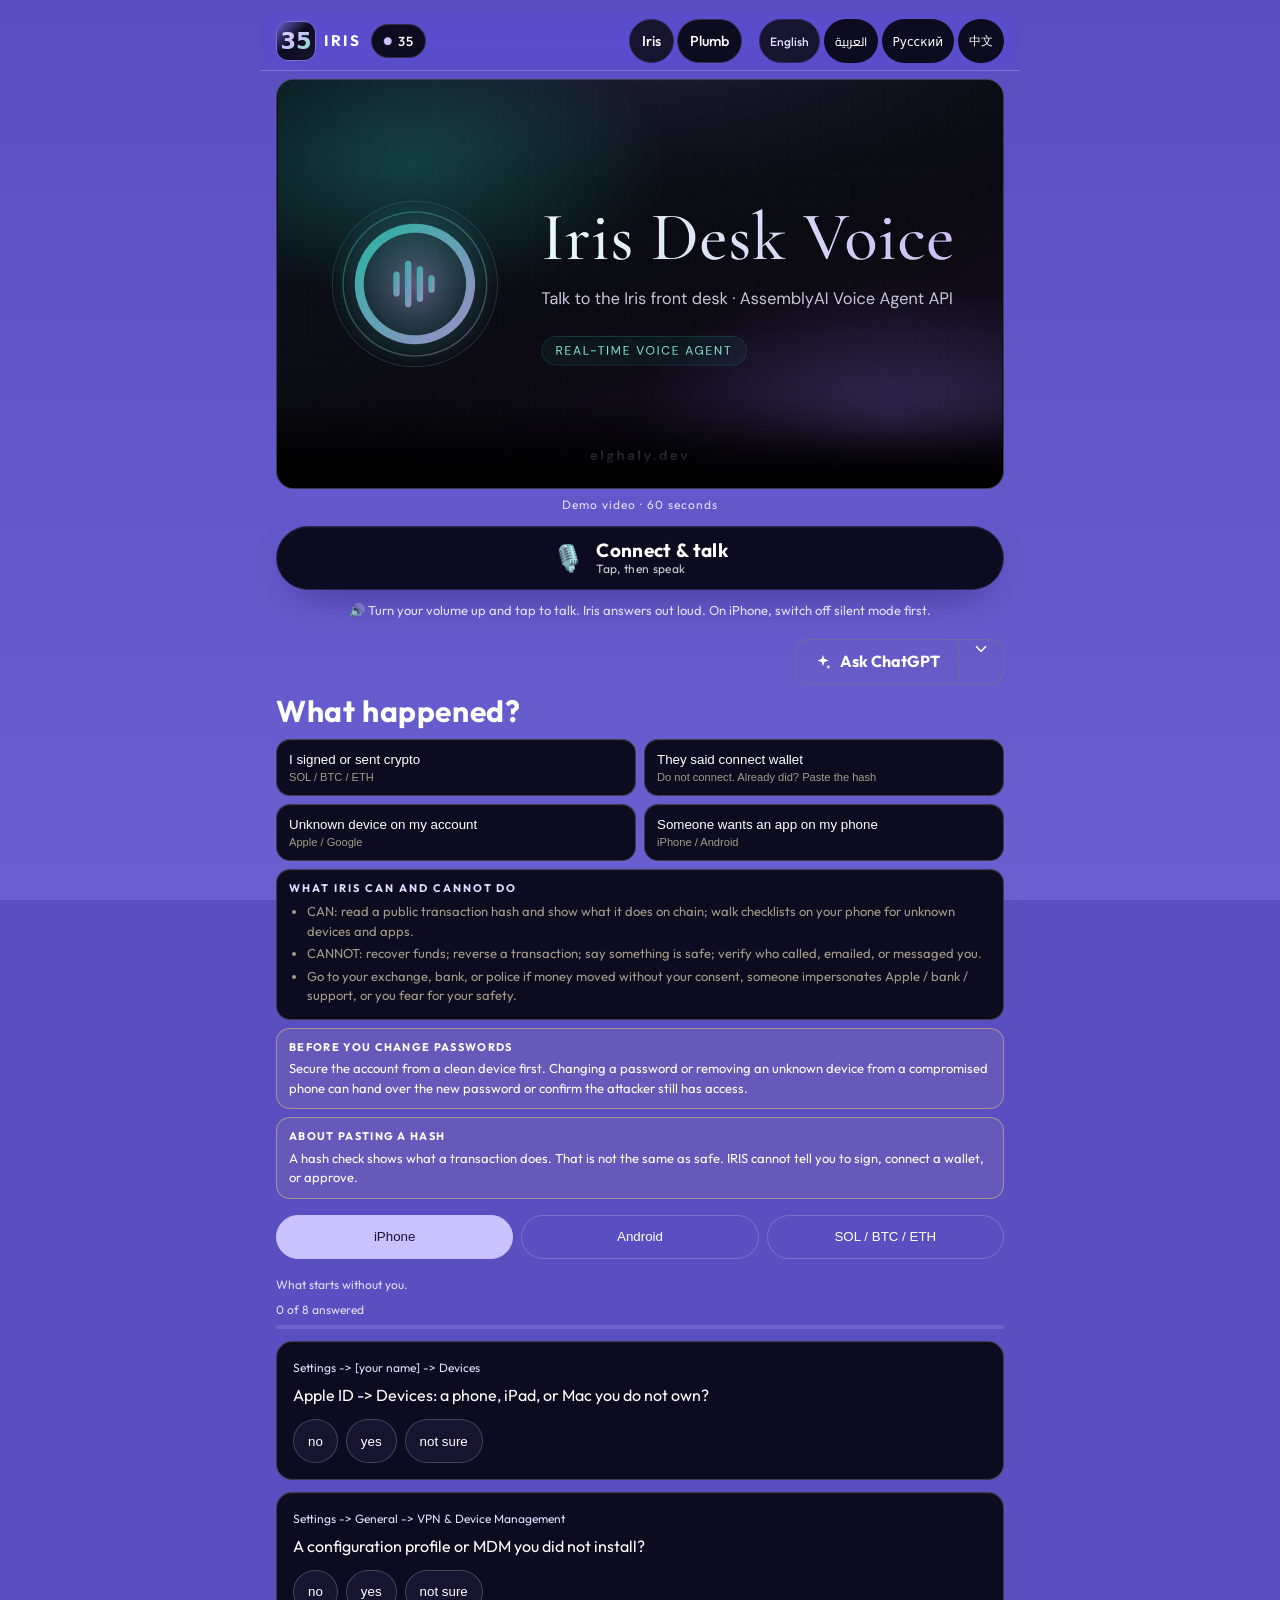
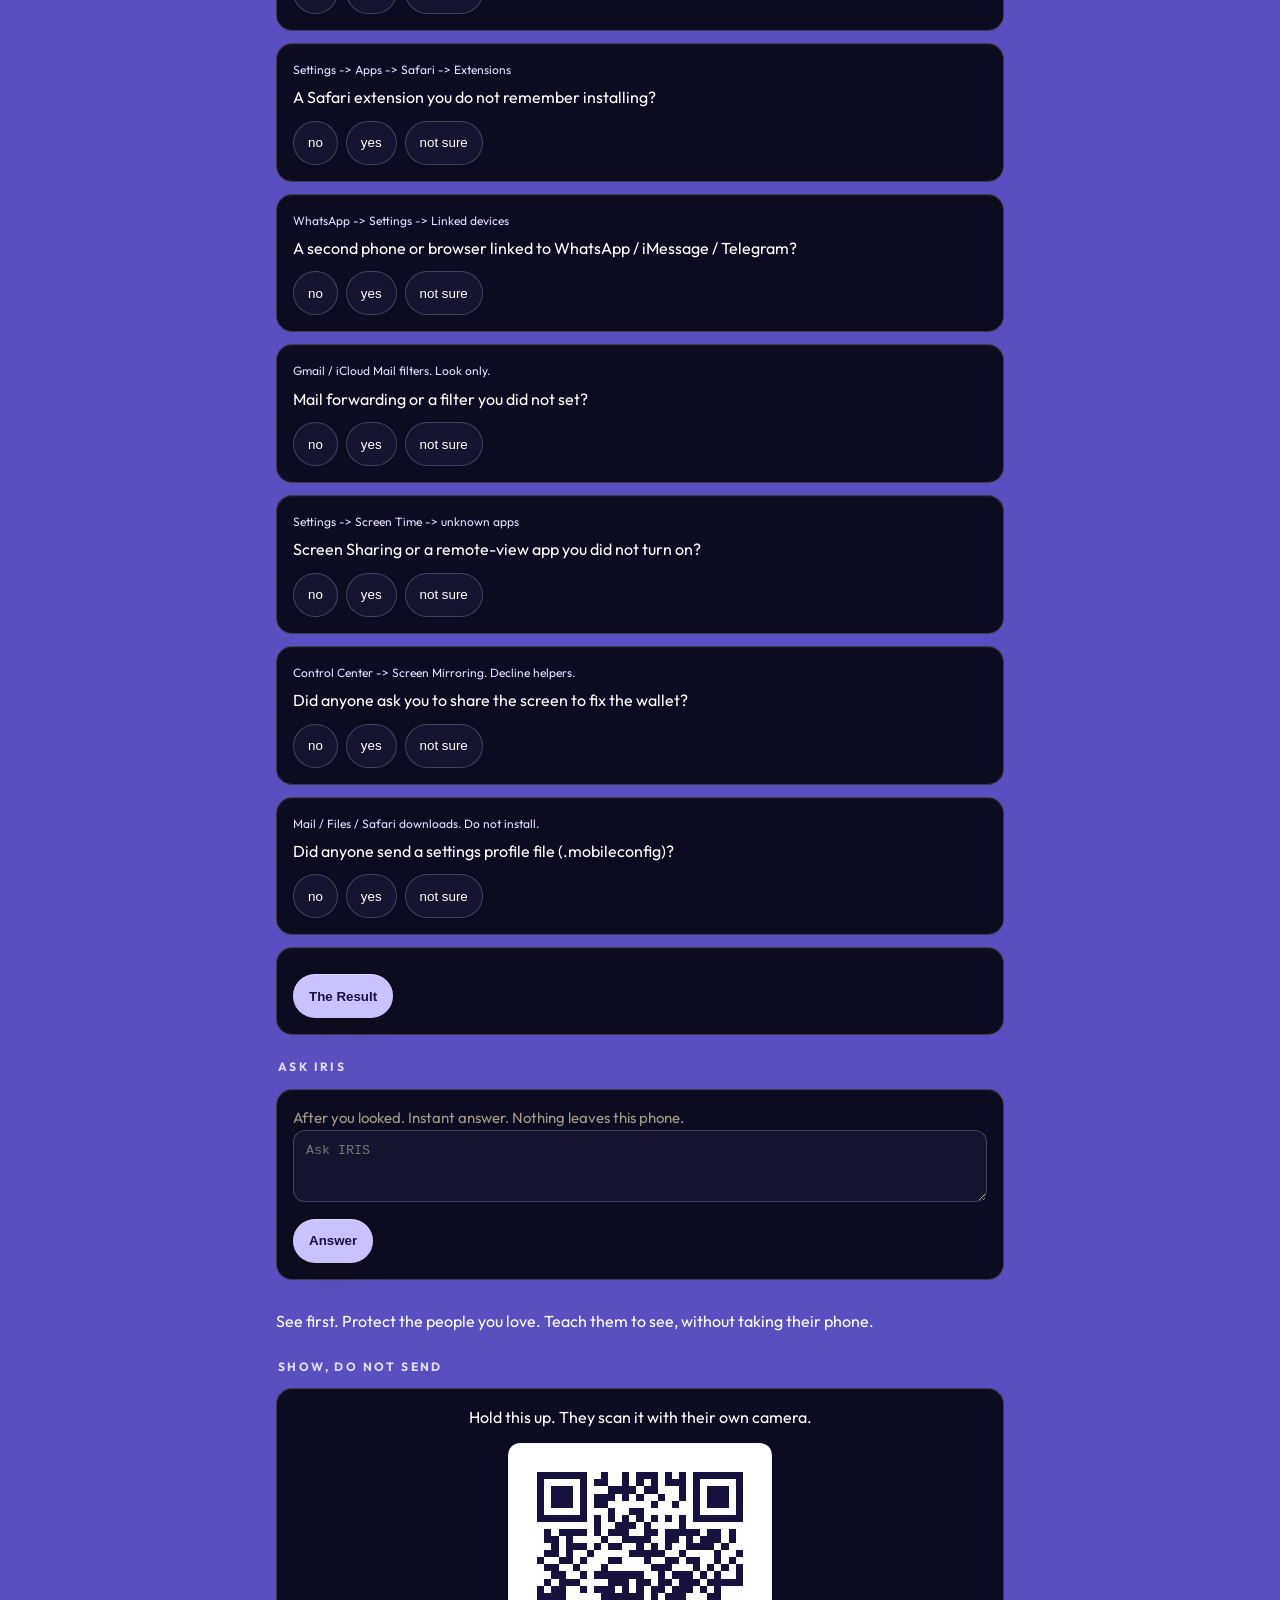
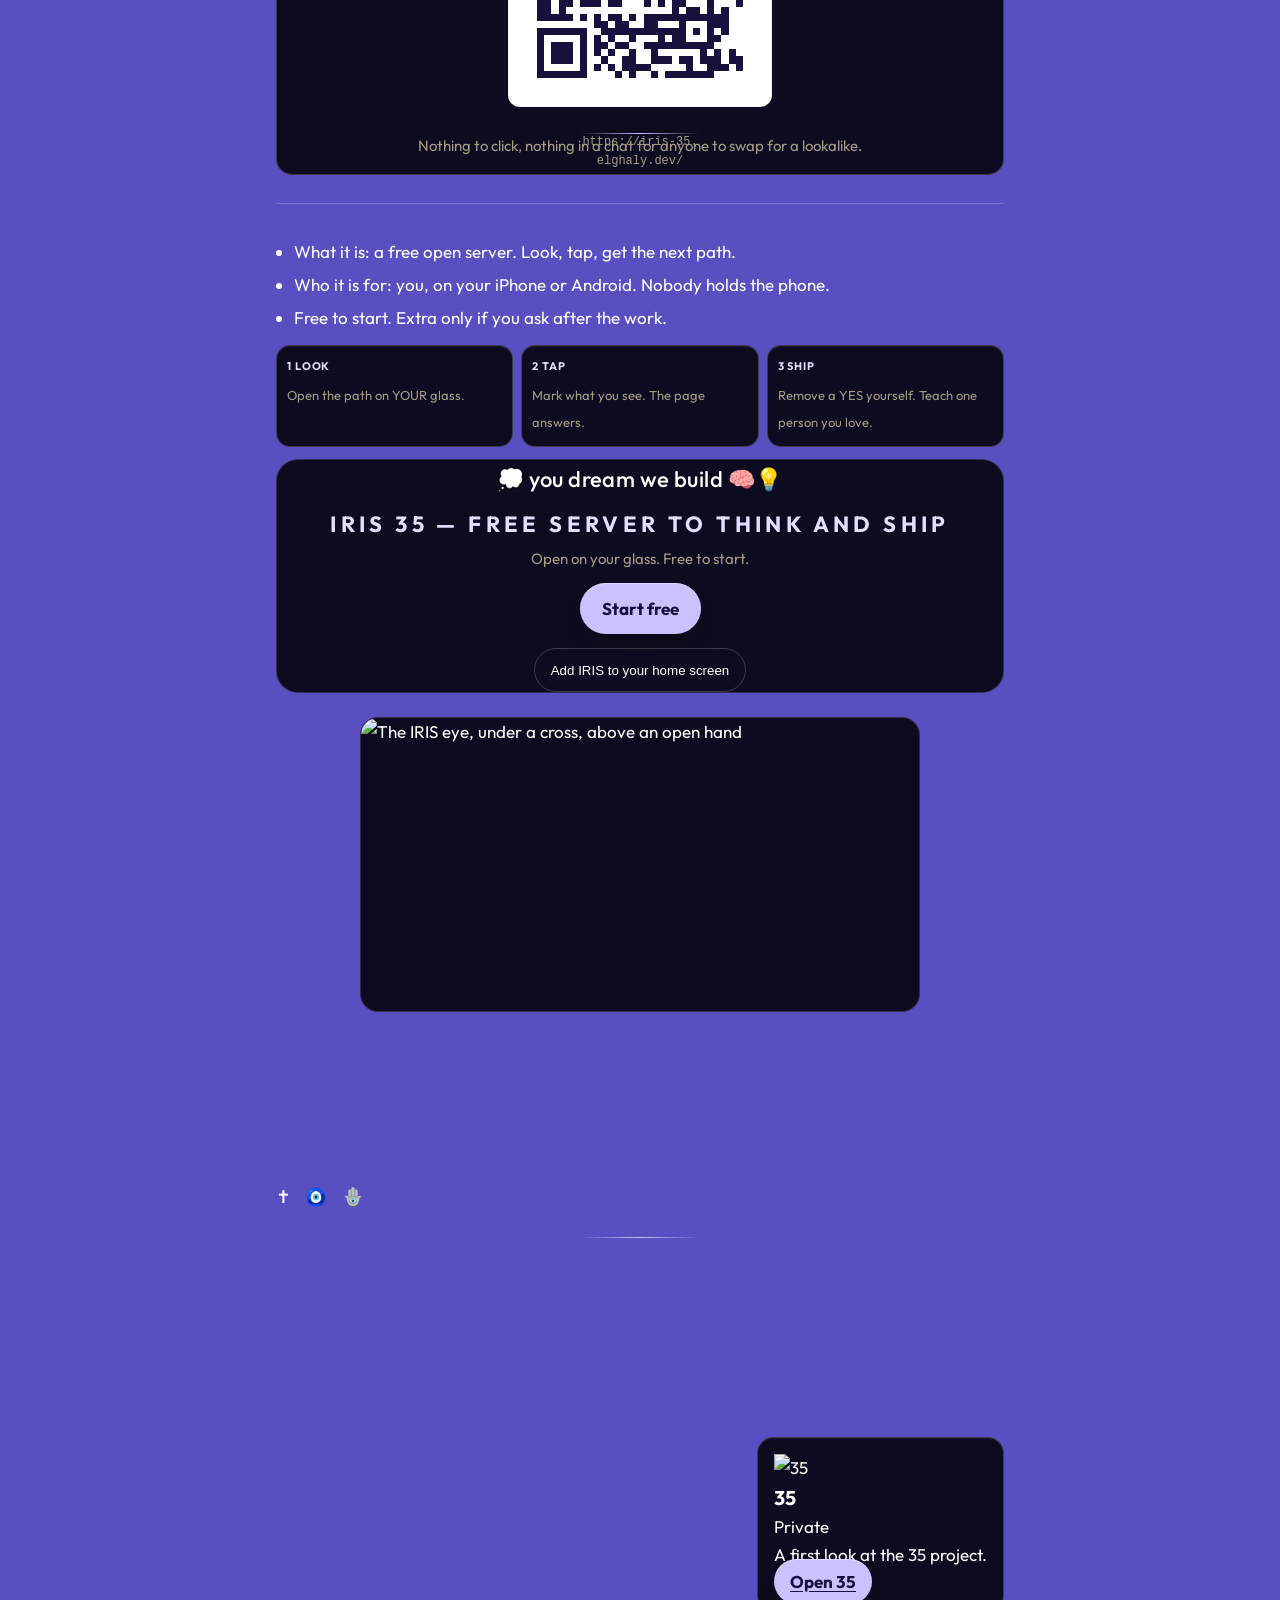
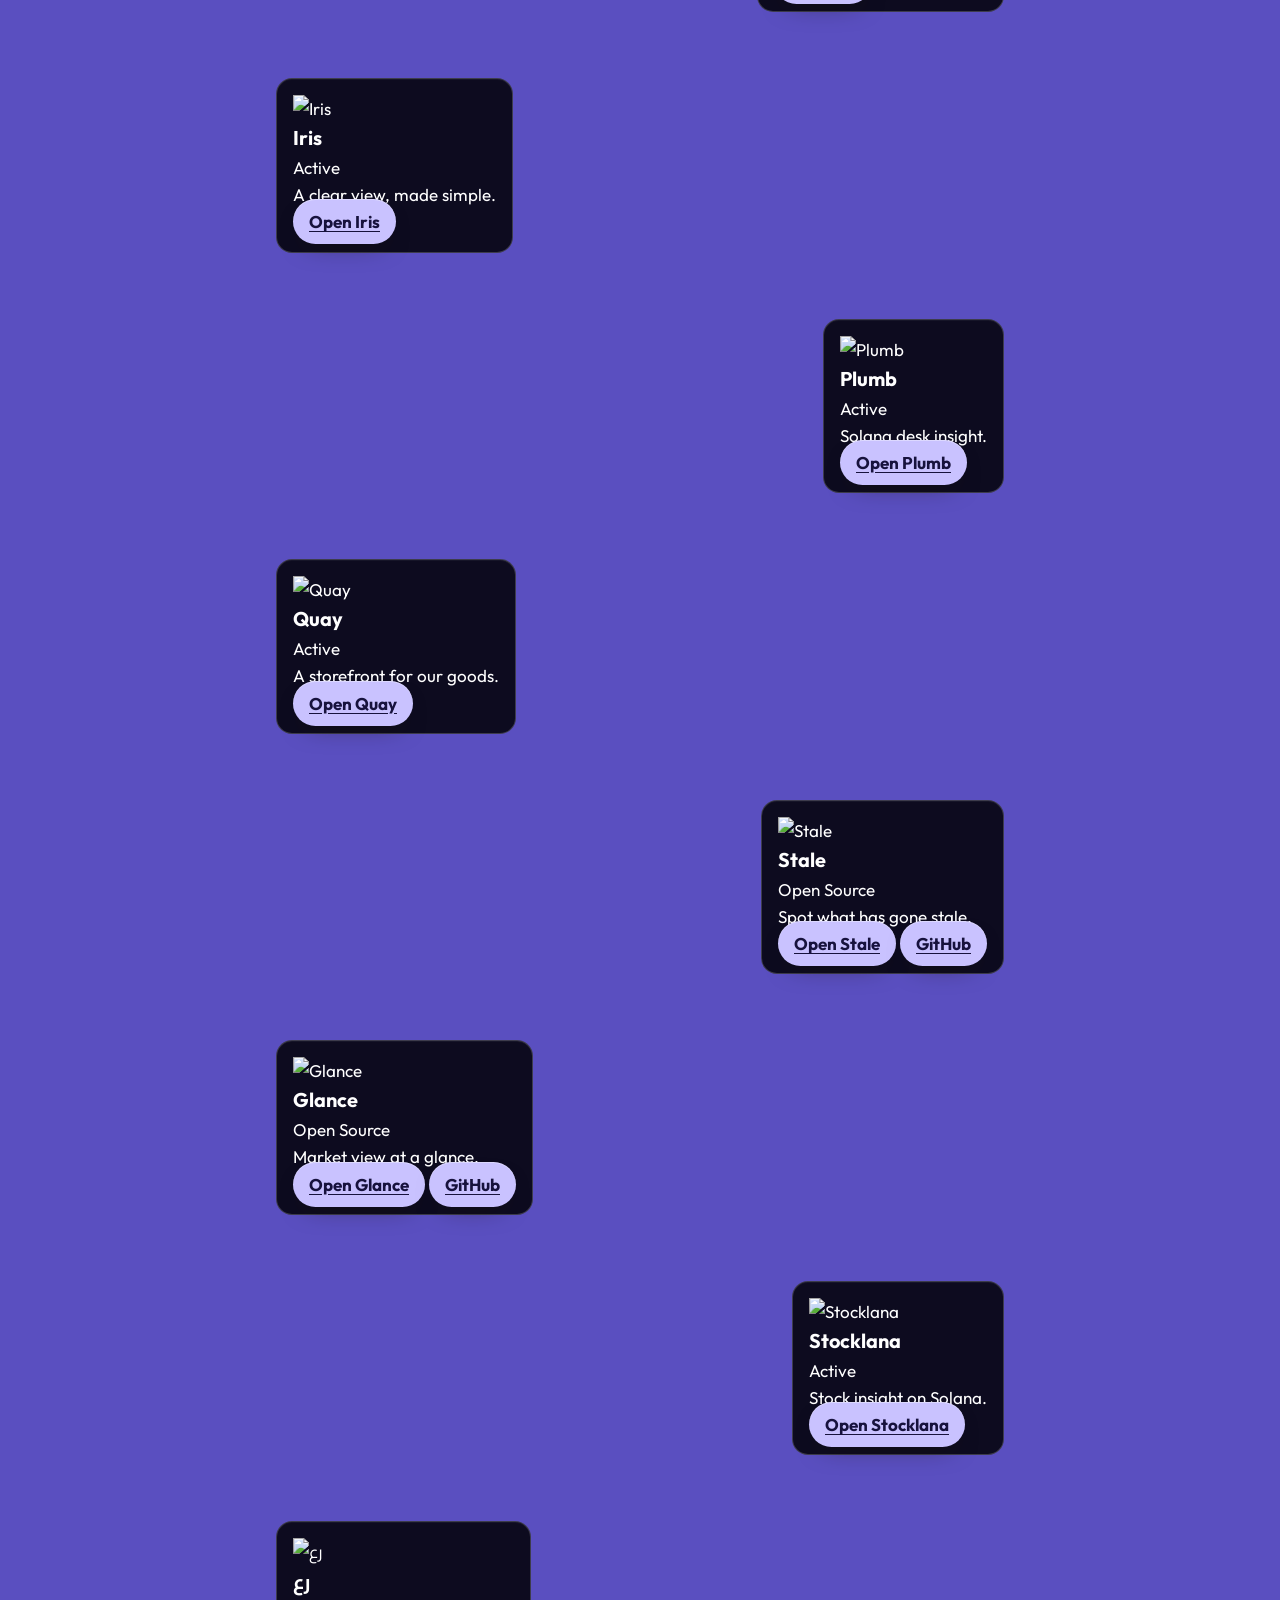
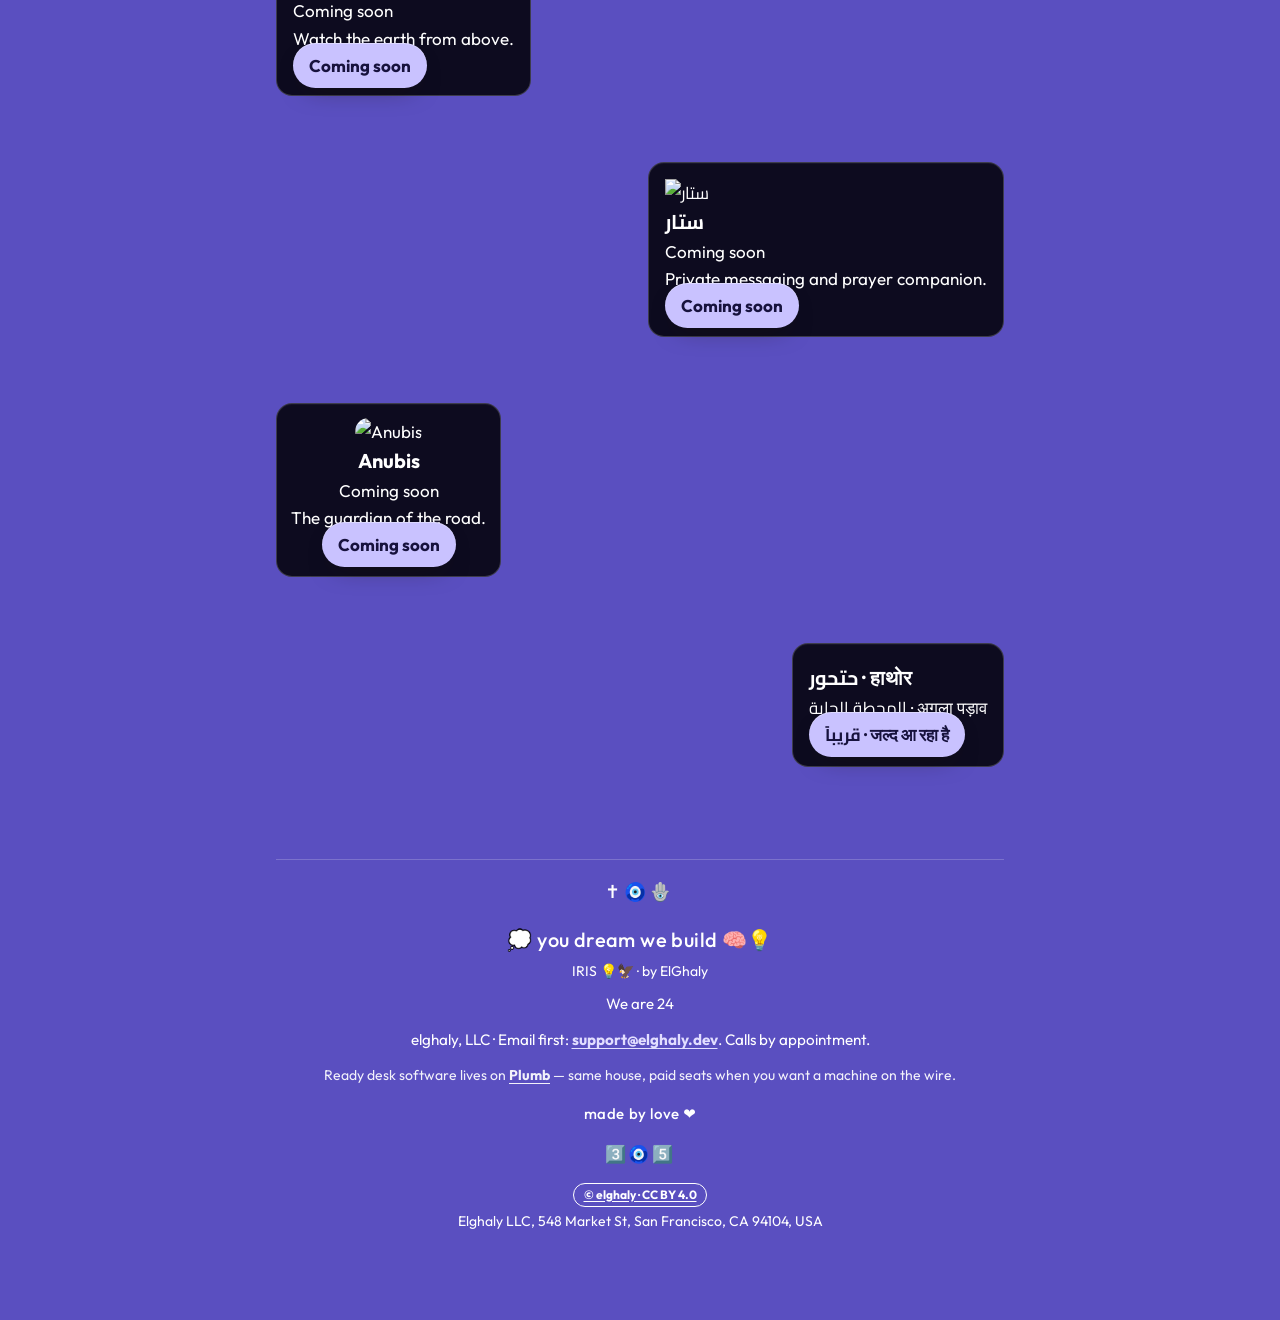
==== index.html @ 5e52ef17 "footer: one email, calls by appointment, company address on every page (#37) - The email shows once:" ====
<!DOCTYPE html>
<html lang="en" id="root">
<head>
<meta charset="utf-8"/>
<meta name="viewport" content="width=device-width,initial-scale=1,viewport-fit=cover"/>
<title>Iris 35 — what happened?</title>
<meta http-equiv="Content-Security-Policy" content="default-src 'none'; script-src 'self'; style-src 'self' 'unsafe-inline'; img-src 'self' data: https://iris-desk-voice.onrender.com; media-src https://iris-desk-voice.onrender.com; font-src 'self'; manifest-src 'self'; worker-src 'self'; connect-src 'self' https://api.mainnet-beta.solana.com https://solana-rpc.publicnode.com https://ethereum.publicnode.com https://mempool.space; form-action 'self'; base-uri 'none'; object-src 'none'; frame-src 'none'"/>
<meta name="referrer" content="no-referrer"/>
<meta name="theme-color" content="#5a4fc0"/>
<meta name="color-scheme" content="dark"/>
<meta name="description" content="Iris 35 — what happened? Tap your situation. Free help on your phone. No wallet connect."/>
<link rel="canonical" href="https://iris-35.elghaly.dev/"/>
<meta property="og:type" content="website"/>
<meta property="og:site_name" content="Iris 35"/>
<meta property="og:url" content="https://iris-35.elghaly.dev/"/>
<meta property="og:title" content="Iris 35 — what happened?"/>
<meta property="og:description" content="Tap what happened. Free help on your glass. No wallet connect, no seed phrase."/>
<meta property="og:image" content="https://iris-35.elghaly.dev/og.png"/>
<meta property="og:image:width" content="1200"/>
<meta property="og:image:height" content="630"/>
<meta property="og:image:alt" content="Iris 35 — what happened? Free help on your phone, no wallet connect."/>
<meta property="og:locale" content="en_US"/>
<meta property="og:locale:alternate" content="ar"/>
<meta property="og:locale:alternate" content="ru_RU"/>
<meta property="og:locale:alternate" content="zh_CN"/>
<link rel="alternate" hreflang="en" href="https://iris-35.elghaly.dev/"/>
<link rel="alternate" hreflang="ar" href="https://iris-35.elghaly.dev/ar/"/>
<link rel="alternate" hreflang="ru" href="https://iris-35.elghaly.dev/ru/"/>
<link rel="alternate" hreflang="zh-Hans" href="https://iris-35.elghaly.dev/zh/"/>
<link rel="alternate" hreflang="x-default" href="https://iris-35.elghaly.dev/"/>
<meta name="twitter:card" content="summary_large_image"/>
<meta name="twitter:title" content="Iris 35 — what happened?"/>
<meta name="twitter:description" content="Tap what happened. Free help on your glass. No wallet connect, no seed phrase."/>
<meta name="twitter:image" content="https://iris-35.elghaly.dev/og.png"/>
<link rel="icon" href="/favicon.ico" sizes="any"/>
<link rel="icon" href="/favicon.svg" type="image/svg+xml"/>
<link rel="apple-touch-icon" href="/apple-touch-icon.png"/>
<link rel="manifest" href="/manifest.webmanifest"/>
<meta name="apple-mobile-web-app-capable" content="yes"/>
<meta name="apple-mobile-web-app-title" content="IRIS 35"/>
<meta name="apple-mobile-web-app-status-bar-style" content="black-translucent"/>
<link rel="stylesheet" href="/iris-glass.css"/>
<link rel="stylesheet" href="/iris.css"/>
<style>
*{box-sizing:border-box;margin:0;padding:0}html,body{color:var(--ink)}
body{-webkit-text-size-adjust:100%}
.wrap{max-width:760px;margin:0 auto;padding:12px 16px 88px;padding-left:max(16px,env(safe-area-inset-left));padding-right:max(16px,env(safe-area-inset-right))}
.lock-top{margin:4px auto 12px}
#desk{scroll-margin-top:80px}
.urgent-first{margin-bottom:8px}
.urgent-h{font-size:clamp(24px,6vw,30px);line-height:1.2;margin:4px 0 10px;letter-spacing:.02em}
.limits,.safety-note{border-radius:14px;padding:12px 14px;margin:10px 0;font-size:14px;line-height:1.5}
.limits{border:1px solid var(--l);background:var(--card);color:var(--dim)}
.limits h2{font-size:11px;letter-spacing:.18em;text-transform:uppercase;color:var(--p);margin:0 0 8px}
.limits ul{margin:0;padding-inline-start:18px}
.limits li{margin:5px 0}
.safety-note{border:1px solid color-mix(in srgb,var(--warn) 45%,transparent);background:color-mix(in srgb,var(--warn) 8%,transparent);color:var(--text)}
.safety-note strong{color:var(--warn);font-weight:700;display:block;margin-bottom:4px;font-size:11px;letter-spacing:.12em;text-transform:uppercase}
.owner{margin:0 0 8px;letter-spacing:.2em;font-size:20px;color:var(--dim);text-align:center}
.hero{text-align:center;margin:8px 0 16px}
.tagline{font-size:clamp(17px,4.5vw,22px);line-height:1.45;margin:12px 0 6px;color:var(--text);letter-spacing:.02em}
.tagline-foot{margin-top:18px;font-size:clamp(16px,4vw,20px);color:var(--text);text-align:center}
.lock{position:relative;max-width:560px;margin:0 auto}
.lock img{width:100%;height:auto;display:block;border-radius:18px;border:1px solid var(--l);background:var(--card)}
.h1{font-size:22px;line-height:1.3;margin:14px 0 8px}
.lede,.hint,.love{color:var(--dim);font-size:15px}
.status{display:inline-flex;align-items:center;gap:6px;border:1px solid var(--l);border-radius:999px;padding:4px 10px;font-size:12px;color:var(--c);margin:8px 0}
.status i{width:7px;height:7px;border-radius:50%;background:var(--dim);display:inline-block;flex:0 0 auto}
.status.up i{background:var(--g)}.status.down i{background:var(--bad)}.status.down{color:var(--bad)}
.cta{display:inline-block;border-radius:999px;padding:12px 22px;font:700 15px inherit;text-decoration:none;margin:12px 0 4px}
.bullets{margin:14px 0;padding-inline-start:18px;color:var(--dim)}
.bullets li{margin:6px 0}
.how{display:grid;grid-template-columns:1fr 1fr 1fr;gap:8px;margin:12px 0}
.how div{border:1px solid var(--l);border-radius:14px;padding:12px 10px;background:var(--card)}
.how b{display:block;color:var(--c);font-size:11px;letter-spacing:.08em;text-transform:uppercase;margin-bottom:4px}
.how span{color:var(--dim);font-size:13px}
.love{margin-top:28px;font-size:16px;line-height:1.7;color:var(--text)}
h2{font-size:12px;letter-spacing:.2em;text-transform:uppercase;color:var(--p);margin:22px 2px 8px}
.askgrid{display:grid;grid-template-columns:1fr 1fr;gap:8px;margin:8px 0 4px}
.askgrid button{text-align:start;border:1px solid var(--l);background:var(--card);color:var(--ink);border-radius:14px;padding:12px;font:600 13px inherit;cursor:pointer;min-height:52px}
.askgrid button small{display:block;color:var(--dim);font-weight:500;margin-top:4px}
.tabs{display:flex;gap:8px;margin:16px 0;flex-wrap:wrap}
.tabs button{flex:1;min-width:22%;min-height:44px;border:1px solid var(--l);background:transparent;color:var(--ink);border-radius:999px;padding:12px 8px;font:600 13px inherit;cursor:pointer}
.tabs button[aria-selected="true"]{background:var(--g);color:var(--gold-ink);border-color:var(--g)}
.panel{display:none}.panel.on{display:block}
.card{background:var(--card);border:1px solid var(--l);border-radius:16px;padding:16px;margin-top:12px}
.q{font-size:16px;margin-bottom:10px}
.ans{display:flex;flex-wrap:wrap;gap:8px}
.ans button{border:1px solid var(--l);background:var(--card-2);color:var(--ink);border-radius:999px;padding:10px 14px;font:600 13px inherit;cursor:pointer;min-height:44px}
.ans button.on-no{border-color:var(--g);color:var(--g);background:color-mix(in srgb,var(--gold) 10%,transparent)}
.ans button.on-yes{border-color:var(--bad);color:var(--bad);background:color-mix(in srgb,var(--bad) 10%,transparent)}
.ans button.on-idk{border-color:var(--warn);color:var(--warn);background:color-mix(in srgb,var(--warn) 10%,transparent)}
.badge{display:inline-block;border-radius:999px;padding:4px 10px;font-size:12px;font-weight:700;letter-spacing:.1em;margin-bottom:8px;border:1px solid currentColor}
.A{color:var(--gold)}.B{color:var(--warn)}.C{color:var(--bad)}.X{color:var(--muted)}
.rule{font-family:ui-monospace,Menlo,Consolas,monospace;font-size:13px;white-space:pre-wrap;word-break:break-word}
label{display:block;font-size:11px;letter-spacing:.14em;text-transform:uppercase;color:var(--p);margin-bottom:8px}
textarea,input[type=email],input[type=text]{width:100%;background:var(--card-2);color:var(--ink);border:1px solid var(--l);border-radius:12px;padding:12px;font:14px inherit}
textarea{min-height:72px}
#q{font:13px ui-monospace,Menlo,Consolas,monospace;min-height:88px}
.row{display:flex;gap:8px;margin-top:10px;flex-wrap:wrap}
.go{border:0;border-radius:999px;padding:12px 16px;font:600 13px inherit;cursor:pointer;min-height:44px}
.ghost{background:transparent;border:1px solid var(--l);color:var(--ink);border-radius:999px;padding:12px 16px;font:600 13px inherit;cursor:pointer;min-height:44px}
.out{display:none;margin-top:12px}.out.on{display:block}
.later{margin-top:28px;padding-top:20px;border-top:1px solid var(--l)}
footer{margin-top:28px;color:var(--dim);font-size:14px;text-align:center;padding-top:8px;border-top:1px solid var(--l)}
footer .marks{letter-spacing:.2em;margin:10px 0;font-size:18px}
footer .marks-down{letter-spacing:.14em;margin-top:14px;font-size:17px}
footer .we-are{margin:10px 0;font-size:15px;color:var(--text)}
footer .made-by{margin-top:16px;font-size:15px;color:var(--warn);letter-spacing:.04em}
footer .plumb-door{margin:12px 0;font-size:14px;line-height:1.55;opacity:.92}
footer .plumb-door a{font-weight:600}
footer .trust{margin-top:16px;padding-top:12px;border-top:1px solid var(--l);font-size:12px;line-height:1.55}
.addr{direction:ltr;unicode-bidi:isolate;margin-top:6px}
a{color:var(--c)}
.path{color:var(--g);font-size:12px;margin-bottom:6px}
@media(max-width:560px){.how{grid-template-columns:1fr}.askgrid{grid-template-columns:1fr}}
.voice{margin:4px 0 18px}
.voice-hint{color:var(--dim);font-size:13px;text-align:center;margin:0 0 14px}
.demo{margin:0 0 12px}
.demo video{display:block;width:100%;height:auto;aspect-ratio:16/9;border-radius:18px;border:1px solid var(--l);background:var(--card)}
.demo figcaption{color:var(--dim);font-size:12px;letter-spacing:.08em;text-align:center;margin-top:6px}
@media print{.voice{display:none}}
</style>
<style id="lic-badges-css">.lic-badges{margin:.75rem 0 0;font-size:.75rem;line-height:1.2}.lic-badges>a,.lic-badges>span{display:inline-flex;align-items:center;min-height:24px;margin:.2rem .15rem;padding:0 .6rem;border:1px solid currentColor;border-radius:999px;color:inherit;vertical-align:middle}.lic-badges>a{text-decoration:underline;text-underline-offset:2px}.lic-badges>span{text-decoration:none}</style>

<style>
/* ported verbatim from elghaly.dev EN */
:root {
  --night: #07080c;
  --night-2: #0d1120;
  --tile: #10131f;
  --line: rgba(196, 161, 236, .22);
  --lilac: #c4a1ec;
  --lilac-soft: #e6d4fa;
  --lapis: #2a4cb3;
  --turquoise: #34b8ac;
  --ivory: #efe8d8;
  --muted: #a39b88;
  --radius: 18px;
  color-scheme: dark;
}
.mark { margin: 18px 0 0; /* Room above and below so no glyph is ever clipped by the text clip. */ padding: .12em .08em .18em; font-family: "Cinzel", Georgia, serif; font-style: normal; font-weight: 700; font-size: clamp(3rem, 13.5vw, 6rem); line-height: 1.15; letter-spacing: .06em; overflow: visible; background: linear-gradient(100deg, var(--gold-soft) 0%, var(--gold) 45%, #9f7fd1 100%); -webkit-background-clip: text; background-clip: text; -webkit-box-decoration-break: clone; box-decoration-break: clone; color: transparent; }
.signs { margin: 14px 0 0; font-size: 1.1rem; letter-spacing: .3em; }
/* The signs always read left to right. */ .signs, .team__signs { direction: ltr; unicode-bidi: isolate; }
.footer .signs { font-size: 1rem; letter-spacing: .25em; }
.rule { width: 120px; height: 1px; margin: 26px auto 0; border: 0; background: linear-gradient(90deg, transparent, var(--gold), transparent); }
.heard__title { margin: 0 0 20px; text-align: center; font-weight: 500; font-size: clamp(1.2rem, 5vw, 1.6rem); letter-spacing: .01em; }
.stops{list-style:none;margin:0;padding:30px 0 10px;position:relative}
.st{position:relative;margin:0 0 54px;display:flex}
.st.L{justify-content:flex-end;padding-left:14%}
.st.R{justify-content:flex-start;padding-right:14%}
.st.L .node{left:0%;transform:translateX(14px)}
.st.R .node{right:0%;transform:translateX(-14px)}
.st.on .node{background:var(--gold-soft);box-shadow:0 0 0 5px rgba(196,161,236,.18),0 0 22px 8px rgba(185,148,239,.75)}
.st.portrait .card{flex-direction:column;text-align:center;padding:14px 14px 18px}
.st.portrait .card img{width:100%;height:auto;aspect-ratio:3/4;border-radius:14px;object-position:center top}
.js .st .card{opacity:0;transition:opacity .9s ease,transform .9s cubic-bezier(.2,.7,.2,1)}
.js .st.L .card{transform:translateX(50px)}
.js .st.R .card{transform:translateX(-50px)}
.js .st.on .card{opacity:1;transform:none}
.js .st .card{opacity:1!important;transform:none!important;transition:none}
.st.textonly .card{padding:18px 16px}
)(); </script> <p>elghaly</p> <p class="lic-badges" dir="ltr"><a href="https://creativecommons.org/licenses/by/4.0/" rel="license">© elghaly · CC BY 4.0</a></p> </footer> <script src="/page-menu.js" defer></script> <script> document.documentElement.classList.add('js'); const rm=matchMedia('(prefers-reduced-motion: reduce)').matches; const road=document.querySelector('.road'),stops=[...document.querySelectorAll('.st')],bed=document.getElementById('bed'),line=document.getElementById('line');let len=1; function draw(){const r=road.getBoundingClientRect();const pts=stops.map(s=>{const n=s.querySelector('.node').getBoundingClientRect();return[n.left+n.width/2-r.left,n.top+n.height/2-r.top]}
.node{position:absolute;top:34px;width:18px;height:18px;margin-top:-9px;border-radius:50%;background:#1a1430;border:2px solid var(--gold);transition:.7s}
.node{transition:none}
.card{width:100%;background:linear-gradient(160deg,rgba(26,20,48,.9),rgba(13,17,32,.92));border:1px solid var(--line);border-radius:var(--radius);padding:12px;display:flex;gap:12px;align-items:center;box-shadow:0 0 28px rgba(159,127,209,.14)}
.card img{width:76px;height:76px;border-radius:14px;object-fit:cover;flex:none;border:1px solid rgba(196,161,236,.4)}
</style>
</head>
<body>
<a class="skip" href="#desk" data-i18n="skip">Skip to the desk</a>
<p id="offline-bar" class="offline-bar" role="status" hidden data-i18n="offline">Offline. Everything on this page still works — only the chain lookup needs a line.</p>
<div class="wrap">
  <header class="nav">
    <div class="nav__in">
      <a class="brand-lockup" href="/" aria-label="IRIS 35 home">
        <img class="brand-mark" src="/mark-35.svg" width="40" height="40" alt="" decoding="async"/>
        <span class="word">IRIS</span>
      </a>
      <span class="house-badge" aria-label="Iris 35"><span class="house-badge__dot" aria-hidden="true">●</span> 35</span>
      <nav class="nav__links nav__links--always" aria-label="Site">
        <a href="/" aria-current="page" data-i18n="nav_iris">Iris</a>
        <a href="https://plumb-35.elghaly.dev/" rel="noopener noreferrer" data-i18n="nav_plumb">Plumb</a>
      </nav>
      <div class="lang-switch" id="langs" role="group" aria-label="Choose language" data-i18n-label="langs_label">
        <button type="button" class="lang-btn" data-lang="en" lang="en" aria-pressed="true">English</button>
        <button type="button" class="lang-btn" data-lang="ar" lang="ar" aria-pressed="false">العربية</button>
        <button type="button" class="lang-btn" data-lang="ru" lang="ru" aria-pressed="false">Русский</button>
        <button type="button" class="lang-btn" data-lang="zh" lang="zh-Hans" aria-pressed="false">中文</button>
      </div>
    </div>
  </header>

  <main id="main">
  <section class="voice" aria-label="Talk to Iris">
    <figure class="demo">
      <video width="1280" height="720" controls playsinline preload="none" poster="demo-poster.jpg" src="https://iris-desk-voice.onrender.com/demo.mp4"></video>
      <figcaption data-i18n="demo_cap">Demo video · 60 seconds</figcaption>
    </figure>
    <a class="talk-btn" href="https://iris-desk-voice.onrender.com" target="_blank" rel="noopener noreferrer">
      <span class="talk-icon" aria-hidden="true">🎙️</span>
      <span class="talk-text"><span class="talk-label" data-i18n="talk_label">Connect &amp; talk</span><span class="talk-sub" data-i18n="talk_sub">Tap, then speak</span></span>
    </a>
    <p class="voice-hint" data-i18n="voice_hint">🔊 Turn your volume up and tap to talk. Iris answers out loud. On iPhone, switch off silent mode first.</p>
  </section>

  <section class="urgent-first" id="what" aria-labelledby="urgent-heading">
    <div class="page-menu" data-page-menu style="display:flex;justify-content:flex-end;min-height:46px;margin:0 0 .5rem"></div>
    <h1 class="urgent-h" id="urgent-heading" data-i18n="askline">What happened?</h1>

    <div class="askgrid" role="group" aria-labelledby="urgent-heading">
      <button type="button" data-go="sig"><span data-i18n="g3">I signed or sent crypto</span><small data-i18n="g3s">SOL / BTC / ETH</small></button>
      <button type="button" data-go="sig"><span data-i18n="g4">They said connect wallet</span><small data-i18n="g4s">Do not connect. Already did? Paste the hash</small></button>
      <button type="button" data-go="iphone"><span data-i18n="g2">Unknown device on my account</span><small data-i18n="g2s">Apple / Google</small></button>
      <button type="button" data-go="iphone"><span data-i18n="g1">Someone wants an app on my phone</span><small data-i18n="g1s">iPhone / Android</small></button>
    </div>

    <div class="limits" role="note">
      <h2 data-i18n="limits_h">What IRIS can and cannot do</h2>
      <ul>
        <li data-i18n="limits_can">CAN: read a public transaction hash and show what it does on chain; walk checklists on your phone for unknown devices and apps.</li>
        <li data-i18n="limits_cannot">CANNOT: recover funds; reverse a transaction; say something is safe; verify who called, emailed, or messaged you.</li>
        <li data-i18n="limits_when">Go to your exchange, bank, or police if money moved without your consent, someone impersonates Apple / bank / support, or you fear for your safety.</li>
      </ul>
    </div>

    <div class="safety-note" role="note">
      <strong data-i18n="safety_clean_h">Before you change passwords</strong>
      <span data-i18n="safety_clean">Secure the account from a clean device first. Changing a password or removing an unknown device from a compromised phone can hand over the new password or confirm the attacker still has access.</span>
    </div>

    <div class="safety-note hash-note" role="note">
      <strong data-i18n="safety_hash_h">About pasting a hash</strong>
      <span data-i18n="safety_hash">A hash check shows what a transaction does. That is not the same as safe. IRIS cannot tell you to sign, connect a wallet, or approve.</span>
    </div>
  </section>

  <div id="desk" class="tabs" role="tablist" aria-label="Which situation" data-i18n-label="tabs_label">
    <button type="button" id="tab-iphone" role="tab" aria-selected="true" aria-controls="iphone" data-i18n="tab_iphone">iPhone</button>
    <button type="button" id="tab-android" role="tab" aria-selected="false" aria-controls="android" data-i18n="tab_android">Android</button>
    <button type="button" id="tab-sig" role="tab" aria-selected="false" aria-controls="sig" data-i18n="tab_sig">SOL / BTC / ETH</button>
  </div>
  <div id="iphone" class="panel on" role="tabpanel" aria-labelledby="tab-iphone" tabindex="-1"></div>
  <div id="android" class="panel" role="tabpanel" aria-labelledby="tab-android" tabindex="-1"></div>
  <div id="sig" class="panel" role="tabpanel" aria-labelledby="tab-sig" tabindex="-1">
    <div class="card">
      <label for="q" data-i18n="hash_label">Public hash only</label>
      <textarea id="q" spellcheck="false" autocomplete="off" autocapitalize="off" data-i18n-ph="hash_ph" placeholder="SOL signature / BTC txid / ETH 0x hash — or paste the explorer link"></textarea>
      <div class="row">
        <button class="go" id="run" type="button" data-i18n="classify">Classify</button>
        <button class="ghost" id="clr" type="button" data-i18n="clear">Clear</button>
      </div>
      <div class="out" id="out" role="status" aria-live="polite"><p><span class="badge A" id="badge">-</span></p><p class="rule" id="report"></p>
        <div class="row"><button class="ghost" type="button" id="copy-chain" data-i18n="copy">Copy report</button></div>
      </div>
    </div>
  </div>

  <h2 data-i18n="ask_h">Ask IRIS</h2>
  <div class="card">
    <p class="hint" data-i18n="ask_hint">After you looked. Instant answer. Nothing leaves this phone.</p>
    <textarea id="askq" data-i18n-ph="ask_ph" placeholder="Ask IRIS"></textarea>
    <div class="row"><button class="go" type="button" id="askgo" data-i18n="ask_go">Answer</button></div>
    <div class="out" id="askout" role="status" aria-live="polite"><p class="rule" id="askrep"></p></div>
  </div>
  <p class="love" data-i18n="love">See first. Protect the people you love. Teach them to see, without taking their phone.</p>

  <h2 data-i18n="qr_h">Show, do not send</h2>
  <div class="card qr-card">
    <p class="q" data-i18n="qr_q">Hold this up. They scan it with their own camera.</p>
    <img class="qr" src="/qr.svg" width="264" height="264" loading="lazy" decoding="async" data-i18n-alt="qr_alt" alt="QR code for https://iris-35.elghaly.dev/"/>
    <p class="rule" dir="ltr">https://iris-35.elghaly.dev/</p>
    <p class="hint" data-i18n="qr_p">Nothing to click, nothing in a chat for anyone to swap for a lookalike.</p>
  </div>

  <section class="later" aria-label="About IRIS">
    <ul class="bullets">
      <li data-i18n="b1">What it is: a free open server. Look, tap, get the next path.</li>
      <li data-i18n="b2">Who it is for: you, on your iPhone or Android. Nobody holds the phone.</li>
      <li data-i18n="b3">Free to start. Extra only if you ask after the work.</li>
    </ul>
    <div class="how">
      <div><b data-i18n="how1_h">1 Look</b><span data-i18n="how1_p">Open the path on YOUR glass.</span></div>
      <div><b data-i18n="how2_h">2 Tap</b><span data-i18n="how2_p">Mark what you see. The page answers.</span></div>
      <div><b data-i18n="how3_h">3 Ship</b><span data-i18n="how3_p">Remove a YES yourself. Teach one person you love.</span></div>
    </div>
    <div class="hero">
      <p class="tagline" data-i18n="tagline">💭 you dream we build 🧠💡</p>
      <h2 class="h1" data-i18n="h1">Iris 35 — free server to think and ship</h2>
      <p class="lede" data-i18n="lede">Open on your glass. Free to start.</p>
      <a class="cta" href="#what" data-i18n="cta">Start free</a>
      <div class="row" id="install-row" hidden style="justify-content:center">
        <button class="ghost" type="button" id="install-go" data-i18n="install">Add IRIS to your home screen</button>
      </div>
    </div>
    <div class="eye">
      <img src="/iris-eye.svg" width="1200" height="630" loading="lazy" decoding="async" data-i18n-alt="eye_alt" alt="The IRIS eye, under a cross, above an open hand"/>
    </div>
  </section>

  <h1 class="mark" lang="en" dir="ltr">elghaly</h1>
<p class="signs" aria-hidden="true">✝️ 🧿 🪬</p>
<hr class="rule">
<svg class="road__svg" aria-hidden="true"><path class="bed" id="bed"/><path class="line" id="line"/></svg>
      <ol class="stops" id="stops" aria-label="Our projects">
        <li class="st L"><i class="node"></i><div class="card"><img src="https://elghaly.dev/assets/emblem-35-480.webp" width="480" height="480" alt="35" loading="lazy" decoding="async"><div class="txt"><h3>35</h3><span class="pill p-pv">Private</span><p>A first look at the 35 project.</p><a class="go" href="https://35.elghaly.dev/" rel="noopener noreferrer">Open 35</a></div></div></li>
        <li class="st R"><i class="node"></i><div class="card"><img src="https://elghaly.dev/assets/emblem-iris-480.webp" width="480" height="480" alt="Iris" loading="lazy" decoding="async"><div class="txt"><h3>Iris</h3><span class="pill p-on">Active</span><p>A clear view, made simple.</p><a class="go" href="https://iris-35.elghaly.dev/" rel="noopener noreferrer">Open Iris</a></div></div></li>
        <li class="st L"><i class="node"></i><div class="card"><img src="https://elghaly.dev/assets/emblem-plumb-480.webp" width="480" height="480" alt="Plumb" loading="lazy" decoding="async"><div class="txt"><h3>Plumb</h3><span class="pill p-on">Active</span><p>Solana desk insight.</p><a class="go" href="https://plumb-35.elghaly.dev/" rel="noopener noreferrer">Open Plumb</a></div></div></li>
        <li class="st R"><i class="node"></i><div class="card"><img src="https://elghaly.dev/assets/emblem-quay-480.webp" width="480" height="480" alt="Quay" loading="lazy" decoding="async"><div class="txt"><h3>Quay</h3><span class="pill p-on">Active</span><p>A storefront for our goods.</p><a class="go" href="https://quay-35.elghaly.dev/" rel="noopener noreferrer">Open Quay</a></div></div></li>
        <li class="st L"><i class="node"></i><div class="card"><img src="https://elghaly.dev/assets/emblem-stale-480.webp" width="480" height="480" alt="Stale" loading="lazy" decoding="async"><div class="txt"><h3>Stale</h3><span class="pill p-os">Open Source</span><p>Spot what has gone stale.</p><a class="go" href="https://stale.elghaly.dev/" rel="noopener noreferrer">Open Stale</a> <a class="go go--gh" href="https://github.com/elghaly-dev/stale" rel="noopener noreferrer">GitHub</a></div></div></li>
        <li class="st R"><i class="node"></i><div class="card"><img src="https://elghaly.dev/assets/emblem-glance-480.webp" width="480" height="480" alt="Glance" loading="lazy" decoding="async"><div class="txt"><h3>Glance</h3><span class="pill p-os">Open Source</span><p>Market view at a glance.</p><a class="go" href="https://glance.elghaly.dev/" rel="noopener noreferrer">Open Glance</a> <a class="go go--gh" href="https://github.com/elghaly-dev/glance" rel="noopener noreferrer">GitHub</a></div></div></li>
        <li class="st L"><i class="node"></i><div class="card"><img src="https://elghaly.dev/assets/emblem-stocklana-480.webp" width="480" height="480" alt="Stocklana" loading="lazy" decoding="async"><div class="txt"><h3>Stocklana</h3><span class="pill p-on">Active</span><p>Stock insight on Solana.</p><a class="go" href="https://stocklana.elghaly.dev/" rel="noopener noreferrer">Open Stocklana</a></div></div></li>
        <li class="st R"><i class="node"></i><div class="card"><img src="https://elghaly.dev/assets/emblem-ra-480.webp?v=3" width="480" height="480" alt="رع" loading="lazy" decoding="async"><div class="txt"><h3 dir="rtl" lang="ar">رع</h3><span class="pill p-soon">Coming soon</span><p>Watch the earth from above.</p><span class="go go--off" aria-disabled="true">Coming soon</span></div></div></li>
        <li class="st L"><i class="node"></i><div class="card"><img src="https://elghaly.dev/assets/emblem-satar-480.webp?v=3" width="480" height="480" alt="ستار" loading="lazy" decoding="async"><div class="txt"><h3 dir="rtl" lang="ar">ستار</h3><span class="pill p-soon">Coming soon</span><p>Private messaging and prayer companion.</p><span class="go go--off" aria-disabled="true">Coming soon</span></div></div></li>
        <li class="st R portrait"><i class="node"></i><div class="card"><img src="https://elghaly.dev/assets/anubis-2-480.webp" width="480" height="480" alt="Anubis" loading="lazy" decoding="async"><div class="txt"><h3>Anubis</h3><span class="pill p-soon">Coming soon</span><p>The guardian of the road.</p><span class="go go--off" aria-disabled="true">Coming soon</span></div></div></li>
        <li class="st L textonly"><i class="node"></i><div class="card"><div class="txt"><h3><span lang="ar" dir="rtl">حتحور</span> · <span lang="hi">हाथोर</span></h3><p><span lang="ar" dir="rtl">المحطة الجاية</span> · <span lang="hi">अगला पड़ाव</span></p><span class="go go--off" aria-disabled="true"><span lang="ar" dir="rtl">قريباً</span> · <span lang="hi">जल्द आ रहा है</span></span></div></div></li>
      </ol>
</main>
  <footer>
    <p class="marks" aria-hidden="true" dir="ltr">✝️🧿🪬</p>
    <p class="tagline tagline-foot" data-i18n="tagline" dir="auto">💭 you dream we build 🧠💡</p>
    <p data-i18n="by" dir="auto">IRIS 💡🦅 · by ElGhaly</p>
    <p class="we-are"><span data-i18n="we_are">We are 24</span></p>
    <p class="footer-contact"><span data-i18n="footer_llc">elghaly, LLC</span> · <span data-i18n="footer_mail_first">Email first: </span><a href="mailto:support@elghaly.dev" dir="ltr">support@elghaly.dev</a><span data-i18n="footer_calls">. Calls by appointment.</span></p>
    <p class="plumb-door"><span data-i18n="plumb_note">Ready desk software lives on</span> <a href="https://plumb-35.elghaly.dev/" rel="noopener noreferrer">Plumb</a><span data-i18n="plumb_tail"> — same house, paid seats when you want a machine on the wire.</span></p>
    <p class="made-by" data-i18n="made_by" dir="auto">made by love ❤️</p>
    <p class="marks marks-down" aria-hidden="true" dir="ltr">3️⃣🧿5️⃣</p>
  <p class="lic-badges" dir="ltr"><a href="https://creativecommons.org/licenses/by/4.0/" rel="license">© elghaly · CC BY 4.0</a></p>
    <p class="footer__address" lang="en" dir="ltr">Elghaly LLC, 548 Market St, San Francisco, CA 94104, USA</p>
</footer>
</div>
<script type="application/ld+json">
{"@context":"https://schema.org","@type":"WebSite","name":"Iris 35","url":"https://iris-35.elghaly.dev/","inLanguage":["en","ar","ru","zh"],"description":"What happened? Free help on your phone. Tap your situation — no wallet connect.","publisher":{"@type":"Organization","name":"elghaly, LLC","email":"support@elghaly.dev","url":"https://iris-35.elghaly.dev/"}}
</script>
<script src="/i18n.js"></script>
<script src="/sol-decode.js"></script>
<script src="/app.js"></script>
<script src="/boot.js"></script>
<script src="/ui.js"></script>
<script src="/page-menu.js" defer></script>
<script src="assets/faithful-servant.js" data-product="Iris 35" defer></script>
</body>
</html>
---- iris-glass.css ----
/* Iris 35 — elghaly house palette 5b (matches chatting.elghaly.dev). */

@font-face {
  font-family: "Outfit";
  font-style: normal;
  font-weight: 700;
  font-display: swap;
  src: url("/fonts/outfit-latin-700-normal.woff2") format("woff2");
  unicode-range: U+0000-00FF, U+0131, U+0152-0153, U+02BB-02BC, U+02C6, U+02DA, U+02DC,
    U+0304, U+0308, U+0329, U+2000-206F, U+20AC, U+2122, U+2191, U+2193, U+2212, U+2215,
    U+FEFF, U+FFFD;
}
@font-face {
  font-family: "Outfit";
  font-style: normal;
  font-weight: 400;
  font-display: swap;
  src: url("/fonts/outfit-latin-400-normal.woff2") format("woff2");
  unicode-range: U+0000-00FF, U+0131, U+0152-0153, U+02BB-02BC, U+02C6, U+02DA, U+02DC,
    U+0304, U+0308, U+0329, U+2000-206F, U+20AC, U+2122, U+2191, U+2193, U+2212, U+2215,
    U+FEFF, U+FFFD;
}
@font-face {
  font-family: "Outfit";
  font-style: normal;
  font-weight: 500;
  font-display: swap;
  src: url("/fonts/outfit-latin-500-normal.woff2") format("woff2");
  unicode-range: U+0000-00FF, U+0131, U+0152-0153, U+02BB-02BC, U+02C6, U+02DA, U+02DC,
    U+0304, U+0308, U+0329, U+2000-206F, U+20AC, U+2122, U+2191, U+2193, U+2212, U+2215,
    U+FEFF, U+FFFD;
}
@font-face {
  font-family: "Cairo";
  font-style: normal;
  font-weight: 200 1000;
  font-display: swap;
  src: url("/fonts/cairo-arabic-wght.woff2") format("woff2");
  unicode-range: U+0600-06FF, U+0750-077F, U+0870-088E, U+0890-0891, U+0897-08E1,
    U+08E3-08FF, U+200C-200E, U+2010-2011, U+204F, U+2E41, U+FB50-FDFF, U+FE70-FE74,
    U+FE76-FEFC;
}
@font-face {
  font-family: "Cinzel Wordmark";
  font-style: normal;
  font-weight: 500;
  font-display: swap;
  src: url("/fonts/cinzel-500-wordmark.woff2") format("woff2");
  unicode-range: U+0041, U+0045, U+0047, U+0048, U+004C, U+0059;
}

:root {
  color-scheme: dark;
  --bg: #5a4fc0;
  --bg-2: #6a5fd0;
  --card: #0d0b1f;
  --card-2: #17142f;
  --line: #1c1838;
  --line-2: #2e2856;
  --text: #ffffff;
  --muted: #b9b3e6;
  --gold: #c9c2ff;
  --gold-2: #e2deff;
  --gold-ink: #17123d;
  --pos: #7be3b0;
  --on-bg-line: rgba(255, 255, 255, 0.2);
  --shadow: inset 0 1px 0 rgba(255, 255, 255, 0.04), 0 18px 40px -20px rgba(16, 10, 58, 0.6);
  --radius: 22px;
  --radius-sm: 20px;
  --font: "Outfit", "Cairo", system-ui, -apple-system, "Segoe UI", sans-serif;
  --max: 72rem;
  --gutter: 1rem;
  /* legacy iris tokens */
  --ink: var(--text);
  --dim: var(--muted);
  --p: var(--gold);
  --g: var(--gold);
  --c: var(--gold-2);
  --l: var(--on-bg-line);
  --warn: #f5d76e;
  --bad: #ff8fa8;
}

html {
  background: var(--bg);
  scroll-behavior: smooth;
  overflow-x: clip;
}

body {
  overflow-x: clip;
  font-family: var(--font);
  font-size: 1.0625rem;
  line-height: 1.6;
  -webkit-font-smoothing: antialiased;
}

body::before {
  content: "";
  position: fixed;
  inset: 0;
  z-index: -1;
  pointer-events: none;
  background: linear-gradient(180deg, var(--bg), var(--bg-2));
}

a {
  color: var(--gold-2);
  text-underline-offset: 3px;
}

/* ── top bar ── */
.nav {
  position: sticky;
  top: 0;
  z-index: 50;
  margin: 0 -16px 8px;
  background: color-mix(in srgb, var(--bg) 94%, transparent);
  border-bottom: 1px solid var(--on-bg-line);
}

@supports ((-webkit-backdrop-filter: blur(1px)) or (backdrop-filter: blur(1px))) {
  .nav {
    background: color-mix(in srgb, var(--bg) 78%, transparent);
    -webkit-backdrop-filter: saturate(160%) blur(16px);
    backdrop-filter: saturate(160%) blur(16px);
  }
}

.nav__in {
  max-width: var(--max);
  min-height: 56px;
  margin: 0 auto;
  padding: 0.45rem 16px;
  padding-top: max(0.45rem, env(safe-area-inset-top));
  display: flex;
  align-items: center;
  gap: 0.55rem;
  flex-wrap: nowrap;
}

.brand-lockup {
  display: flex;
  align-items: center;
  gap: 8px;
  flex: 0 0 auto;
  text-decoration: none;
  color: var(--text);
}

.brand-mark {
  width: 40px;
  height: 40px;
  border-radius: 12px;
  border: 1px solid var(--on-bg-line);
}

.brand-lockup .word {
  font-size: 0.95rem;
  font-weight: 700;
  letter-spacing: 0.18em;
  color: var(--text);
}

.house-badge {
  display: inline-flex;
  align-items: center;
  gap: 0.35rem;
  flex: none;
  padding: 0.35rem 0.7rem;
  border: 1px solid var(--line);
  border-radius: 999px;
  background: var(--card);
  color: var(--text);
  font-size: 0.82rem;
  font-weight: 500;
  letter-spacing: 0.06em;
  white-space: nowrap;
}

.house-badge__dot {
  color: var(--gold);
  font-size: 0.65rem;
  line-height: 1;
}

.nav__links {
  display: none;
  gap: 0.2rem;
  margin-inline-start: auto;
}

.nav__links a {
  min-height: 44px;
  display: inline-flex;
  align-items: center;
  padding: 0.45rem 0.75rem;
  border-radius: 999px;
  color: var(--text);
  font-size: 0.9rem;
  font-weight: 500;
  text-decoration: none;
  background: var(--card);
  border: 1px solid var(--line);
}

.nav__links a:hover,
.nav__links a[aria-current="page"] {
  background: var(--card-2);
  border-color: var(--line-2);
}

.nav__links--always {
  display: flex;
}

.lang-switch {
  display: flex;
  gap: 4px;
  min-width: 0;
  margin-inline-start: auto;
  overflow-x: auto;
  scrollbar-width: none;
}

.lang-switch::-webkit-scrollbar {
  display: none;
}

.lang-btn {
  flex: none;
  min-height: 44px;
  padding: 4px 10px;
  border: 1px solid transparent;
  border-radius: 999px;
  background: var(--card);
  color: var(--text);
  font: 500 0.75rem var(--font);
  cursor: pointer;
  white-space: nowrap;
}

.lang-btn[aria-pressed="true"] {
  border-color: var(--line-2);
  background: var(--card-2);
  color: var(--gold-2);
}

@media (max-width: 420px) {
  .nav__in {
    gap: 0.35rem;
    min-width: 0;
  }
  .brand-lockup .word {
    font-size: 0.85rem;
    letter-spacing: 0.12em;
  }
  .house-badge {
    padding: 0.3rem 0.55rem;
    font-size: 0.75rem;
  }
  .lang-btn {
    padding: 4px 6px;
    font-size: 0.68rem;
  }
  .nav__links--always a {
    padding: 0.45rem 0.5rem;
    font-size: 0.82rem;
  }
  .lang-switch {
    min-width: 0;
    max-width: 100%;
  }
}

@media (max-width: 390px) {
  .nav__in {
    gap: 0.25rem;
  }
  .brand-lockup .word {
    display: none;
  }
  .nav__links--always a {
    padding: 0.4rem 0.45rem;
    font-size: 0.78rem;
  }
}

@media (min-width: 900px) {
  .lang-switch {
    margin-inline-start: 0.5rem;
  }
}

.wrap {
  max-width: min(760px, var(--max));
}

.go,
.cta {
  background: var(--gold) !important;
  color: var(--gold-ink) !important;
  border-color: transparent !important;
  font-weight: 700;
  box-shadow: 0 12px 26px -14px rgba(26, 20, 5, 0.55),
    inset 0 1px 0 rgba(255, 255, 255, 0.35);
}

.go:hover,
.cta:hover {
  background: var(--gold-2) !important;
}

.ghost,
.tabs button,
.ans button {
  border-color: var(--line-2);
}

.tabs button[aria-selected="true"],
.langs button.on {
  background: var(--gold);
  color: var(--gold-ink);
  border-color: var(--gold);
}

.card,
.limits,
.how div,
.askgrid button {
  background: var(--card);
  border-color: var(--line);
  box-shadow: inset 0 1px 0 rgba(255, 255, 255, 0.04);
}

.card .hint,
.lede,
.hint,
.love,
.limits,
.bullets,
.how span,
.voice-hint,
footer {
  color: var(--muted);
}

h2,
.limits h2,
label {
  color: var(--gold);
}

.offline-bar {
  background: var(--warn);
  color: var(--gold-ink);
}

.skip:focus {
  background: var(--gold);
  color: var(--gold-ink);
}

.talk-btn {
  display: flex;
  align-items: center;
  justify-content: center;
  gap: 12px;
  width: 100%;
  box-sizing: border-box;
  min-height: 64px;
  margin: 0 0 10px;
  padding: 10px 20px;
  border-radius: 999px;
  border: 1px solid var(--line-2);
  background: var(--card) !important;
  color: var(--text) !important;
  font-family: inherit;
  text-decoration: none;
  letter-spacing: 0.02em;
  touch-action: manipulation;
  -webkit-tap-highlight-color: transparent;
  box-shadow: var(--shadow);
  transition: transform 0.1s ease, background 0.2s ease;
}

.talk-btn:hover {
  background: var(--card-2) !important;
  color: var(--text) !important;
}

.talk-btn:active {
  transform: scale(0.98);
}

.talk-btn:focus-visible {
  outline: 3px solid var(--gold-2);
  outline-offset: 3px;
  border-radius: 999px;
}

.talk-icon {
  font-size: 26px;
  line-height: 1;
}

.talk-text {
  display: flex;
  flex-direction: column;
  align-items: flex-start;
  text-align: start;
  line-height: 1.2;
  min-width: 0;
}

.talk-label {
  font-size: 19px;
  font-weight: 600;
  white-space: normal;
}

.talk-sub {
  font-size: 12px;
  font-weight: 400;
  opacity: 0.8;
}

@media (max-width: 390px) {
  .talk-label {
    font-size: 17px;
  }
  .talk-icon {
    font-size: 23px;
  }
}

.safety-note {
  border: 1px solid color-mix(in srgb, var(--warn) 45%, transparent);
  background: color-mix(in srgb, var(--warn) 8%, transparent);
  color: var(--text);
}

.tagline,
.tagline-foot,
.love,
footer .we-are {
  color: var(--text);
}

footer .made-by {
  color: var(--warn);
}

.lock img,
.demo video {
  background: var(--card);
}

.ans button {
  background: var(--card-2);
}

.ans button.on-no {
  border-color: var(--gold);
  color: var(--gold);
  background: color-mix(in srgb, var(--gold) 10%, transparent);
}

.ans button.on-yes {
  border-color: var(--bad);
  color: var(--bad);
  background: color-mix(in srgb, var(--bad) 10%, transparent);
}

.ans button.on-idk {
  border-color: var(--warn);
  color: var(--warn);
  background: color-mix(in srgb, var(--warn) 10%, transparent);
}

.A {
  color: var(--gold);
}
.B {
  color: var(--warn);
}
.C {
  color: var(--bad);
}
.X {
  color: var(--muted);
}

textarea,
input[type="email"],
input[type="text"] {
  background: var(--card-2);
}

.footer-contact {
  margin: 12px 0;
  font-size: 0.95rem;
  color: var(--text);
}

.footer-contact a {
  color: var(--gold-2);
  font-weight: 600;
}

html[lang|="ar"] .urgent-h,
html[lang|="ar"] .go,
html[lang|="ar"] .cta {
  letter-spacing: 0;
}

html[lang|="zh"] .urgent-h {
  letter-spacing: 0.02em;
}

/* Text on --bg: spec tokens that meet 4.5:1 on #5a4fc0 (axe / Lighthouse). */
body .demo figcaption,
body .voice-hint,
body .progress,
body h2,
body label,
body .limits h2,
body .path {
  color: var(--gold-2);
}

body .safety-note strong {
  color: var(--text);
}

body .bullets,
body .bullets li,
body footer,
body footer .we-are,
body footer .plumb-door,
body footer .plumb-door span,
body footer .trust,
body footer .lic-badges,
body footer .lic-badges a,
body footer .lic-badges span,
body footer .made-by {
  color: var(--text);
}

body footer a,
body footer .plumb-door a,
body footer .we-are a {
  color: var(--text);
  font-weight: 600;
}
---- iris.css ----
.nav .brand-mark{flex:0 0 auto}
.urgent-first .askgrid button:active,.urgent-first .askgrid button:focus-visible{border-color:var(--g);outline:none;box-shadow:0 0 0 2px rgba(201,194,255,.35)}
.urgent-first .limits,.urgent-first .safety-note{margin:8px 0;padding:10px 12px;font-size:13px}
.urgent-first .limits h2{margin-bottom:6px}
.urgent-first .limits li{margin:3px 0}
@media(max-width:560px){
  .urgent-h{font-size:26px;margin-bottom:8px}
  .urgent-first .askgrid{margin-bottom:6px}
  .urgent-first .askgrid button{padding:14px 12px;font-size:14px}
}
.later .hero{position:relative;margin:0 0 12px;border-radius:22px;overflow:hidden;border:1px solid var(--line);background:var(--card)}
.hero{position:relative;margin:0 0 12px;border-radius:22px;overflow:hidden;border:1px solid var(--line);background:var(--card)}
.hero img{width:100%;height:auto;display:block}
.lock{position:relative;max-width:560px;margin:0 auto}
.lock-mask,.lock-words,.lock .iris-word,.lock .elg-word{display:none!important}
.cards{display:grid;gap:10px;margin:18px 0}
.cards .card p.q{margin-bottom:6px}
.addr{direction:ltr;unicode-bidi:isolate;margin-top:6px;color:var(--muted);font-size:13px}
#gate{display:none!important}
body.gated{overflow:auto!important}
.skip{position:absolute;width:1px;height:1px;padding:0;overflow:hidden;
  clip:rect(0 0 0 0);clip-path:inset(50%);white-space:nowrap;
  background:var(--gold);color:var(--gold-ink);font:700 13px var(--font,ui-sans-serif,system-ui,sans-serif);text-decoration:none}
.skip:focus{position:fixed;top:0;inset-inline-start:0;z-index:20;
  width:auto;height:auto;padding:10px 16px;overflow:visible;clip:auto;clip-path:none;
  border-end-end-radius:12px}
:focus-visible{outline:2px solid var(--gold-2);outline-offset:2px;border-radius:8px}
.lang-btn:focus-visible,.lang-switch button:focus-visible,.tabs button:focus-visible,.ans button:focus-visible{outline-offset:3px}
.offline-bar{background:var(--warn);color:var(--gold-ink);margin:0;padding:10px 16px;
  font:600 13px var(--font,ui-sans-serif,system-ui,sans-serif);text-align:center}
.progress{color:var(--muted);font-size:12px;margin:2px 0 6px}
.bar{height:4px;border-radius:999px;background:color-mix(in srgb,var(--gold) 18%,transparent);overflow:hidden;margin-bottom:8px}
.bar span{display:block;height:100%;background:var(--gold);transition:width .25s ease}
@media (prefers-reduced-motion: reduce){
  *,*::before,*::after{animation-duration:.01ms!important;animation-iteration-count:1!important;
    transition-duration:.01ms!important;scroll-behavior:auto!important}
}
@media print{
  html,body{background:#fff!important;color:#000!important}
  .wrap{max-width:none;padding:0}
  .lang-switch,.nav,.tabs,.askgrid,.cta,.skip,.offline-bar,.status,.row,.bar,#install-row,.hero .lock{display:none!important}
  .panel{display:block!important;break-inside:avoid}
  .card{background:#fff!important;border:1px solid #999!important;color:#000!important;break-inside:avoid}
  .q,.rule,.lede,.hint,.love,.bullets,.how span,footer{color:#000!important}
  .path,h2{color:#444!important}
  .badge{border:1px solid #000!important;color:#000!important}
  a{color:#000!important;text-decoration:underline}
  a[href^="http"]::after{content:" (" attr(href) ")";font-size:11px}
}
.eye{margin:24px auto 8px;max-width:560px}
.eye img{width:100%;height:auto;display:block;border-radius:18px;
  border:1px solid var(--line);background:var(--card)}
@media print{.eye{display:none}}
.tagline{font-weight:500}
footer .made-by{font-weight:500}
footer .we-are a{color:var(--c);font-weight:600}
.hero .tagline{margin-top:4px}
.qr-card{text-align:center}
.qr{display:block;margin:12px auto;width:min(264px,70vw);height:auto;
  border-radius:12px;background:#fff;border:1px solid color-mix(in srgb,var(--gold) 28%,transparent)}
.qr-card .rule{font-size:12px;color:var(--muted);word-break:break-all}
@media print{.qr-card{display:block!important;break-inside:avoid}.qr{border:1px solid #000!important}}
.addr-key{overflow-wrap:anywhere;word-break:break-word;font-size:12px;line-height:1.5}
.addr-key a{overflow-wrap:anywhere}
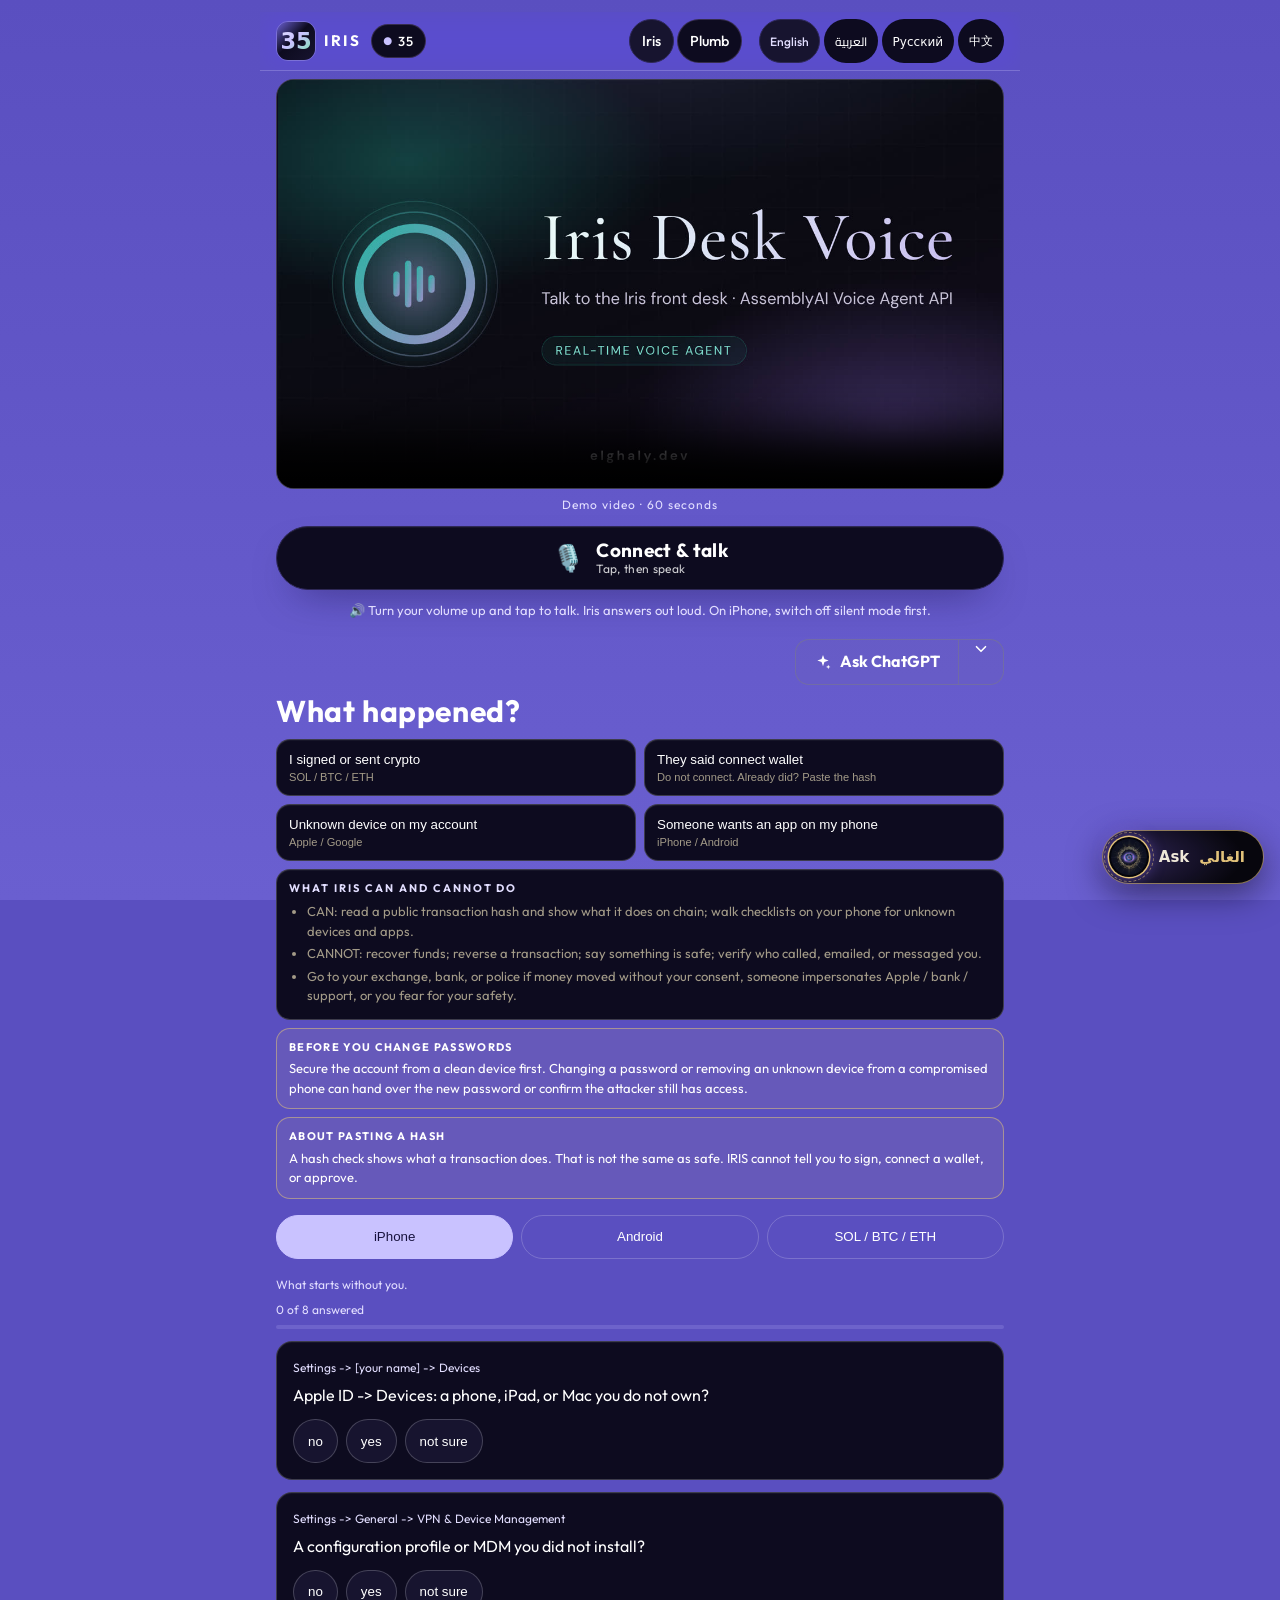
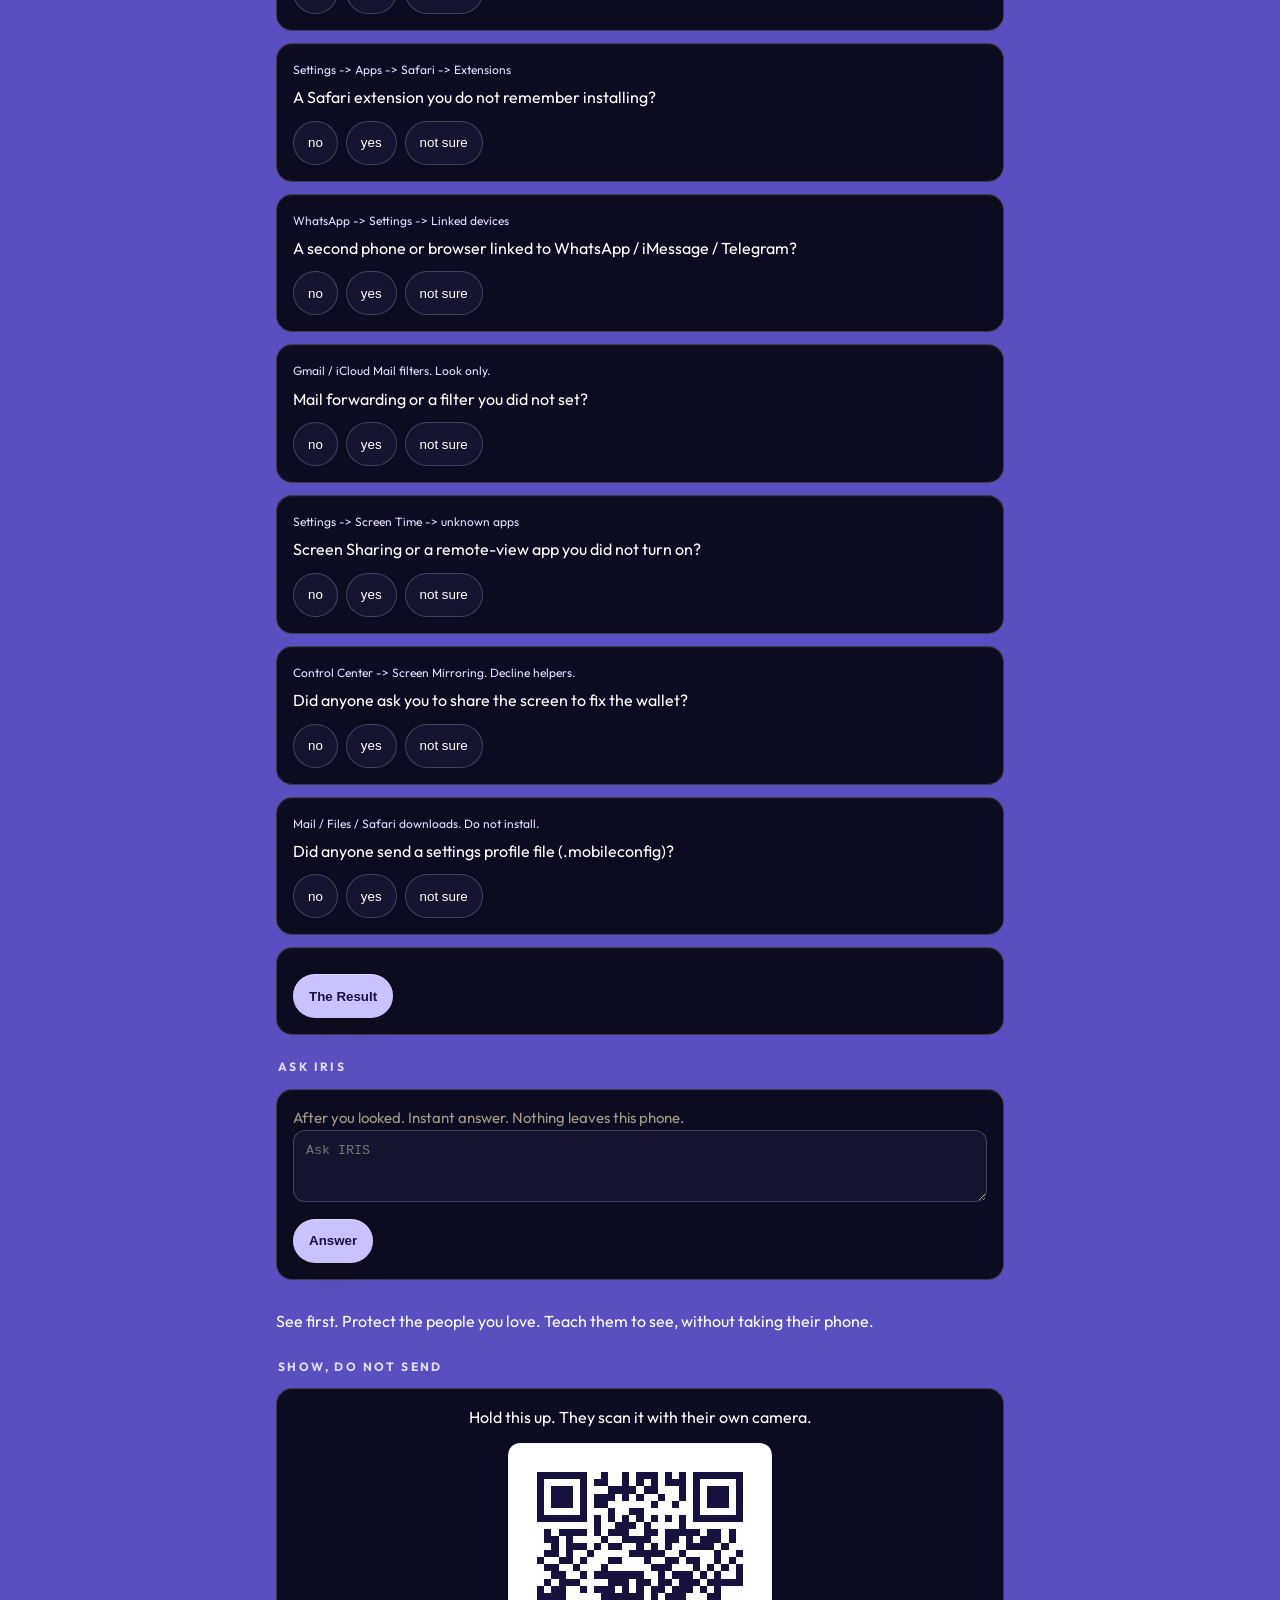
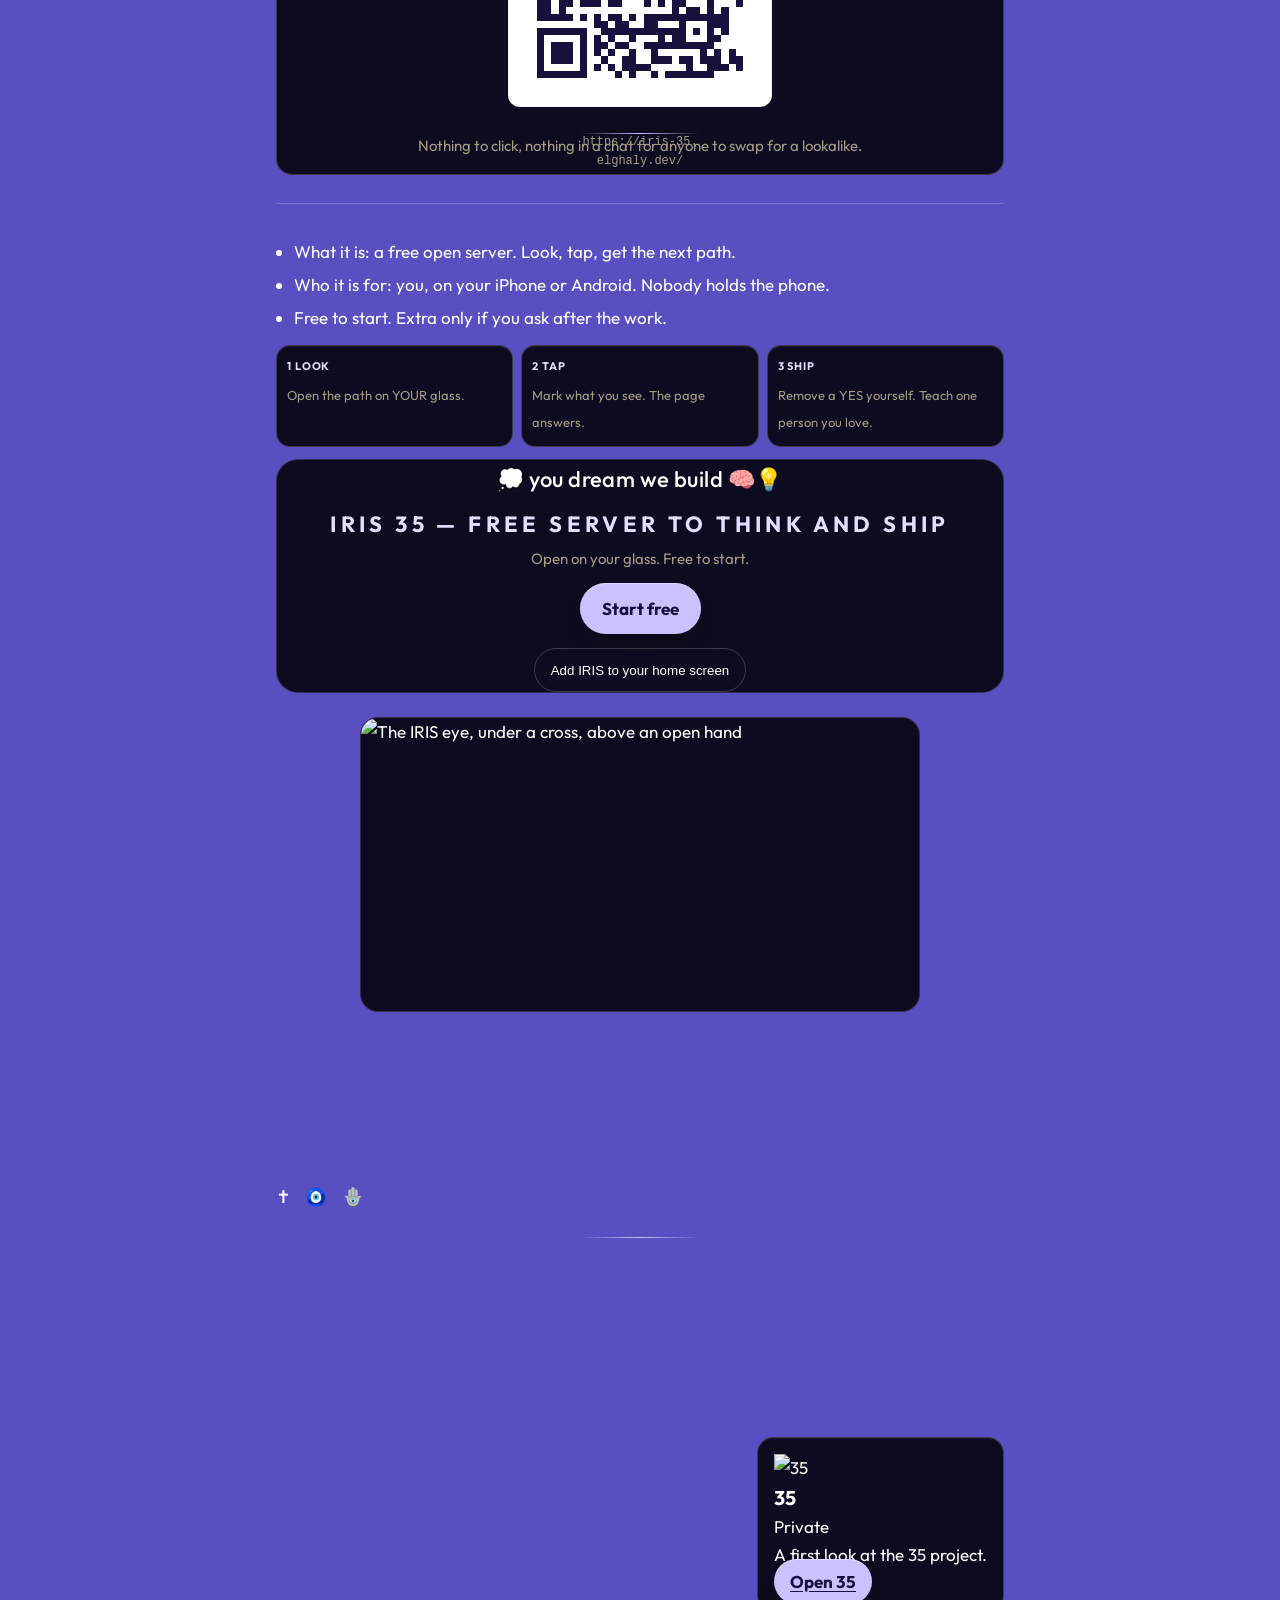
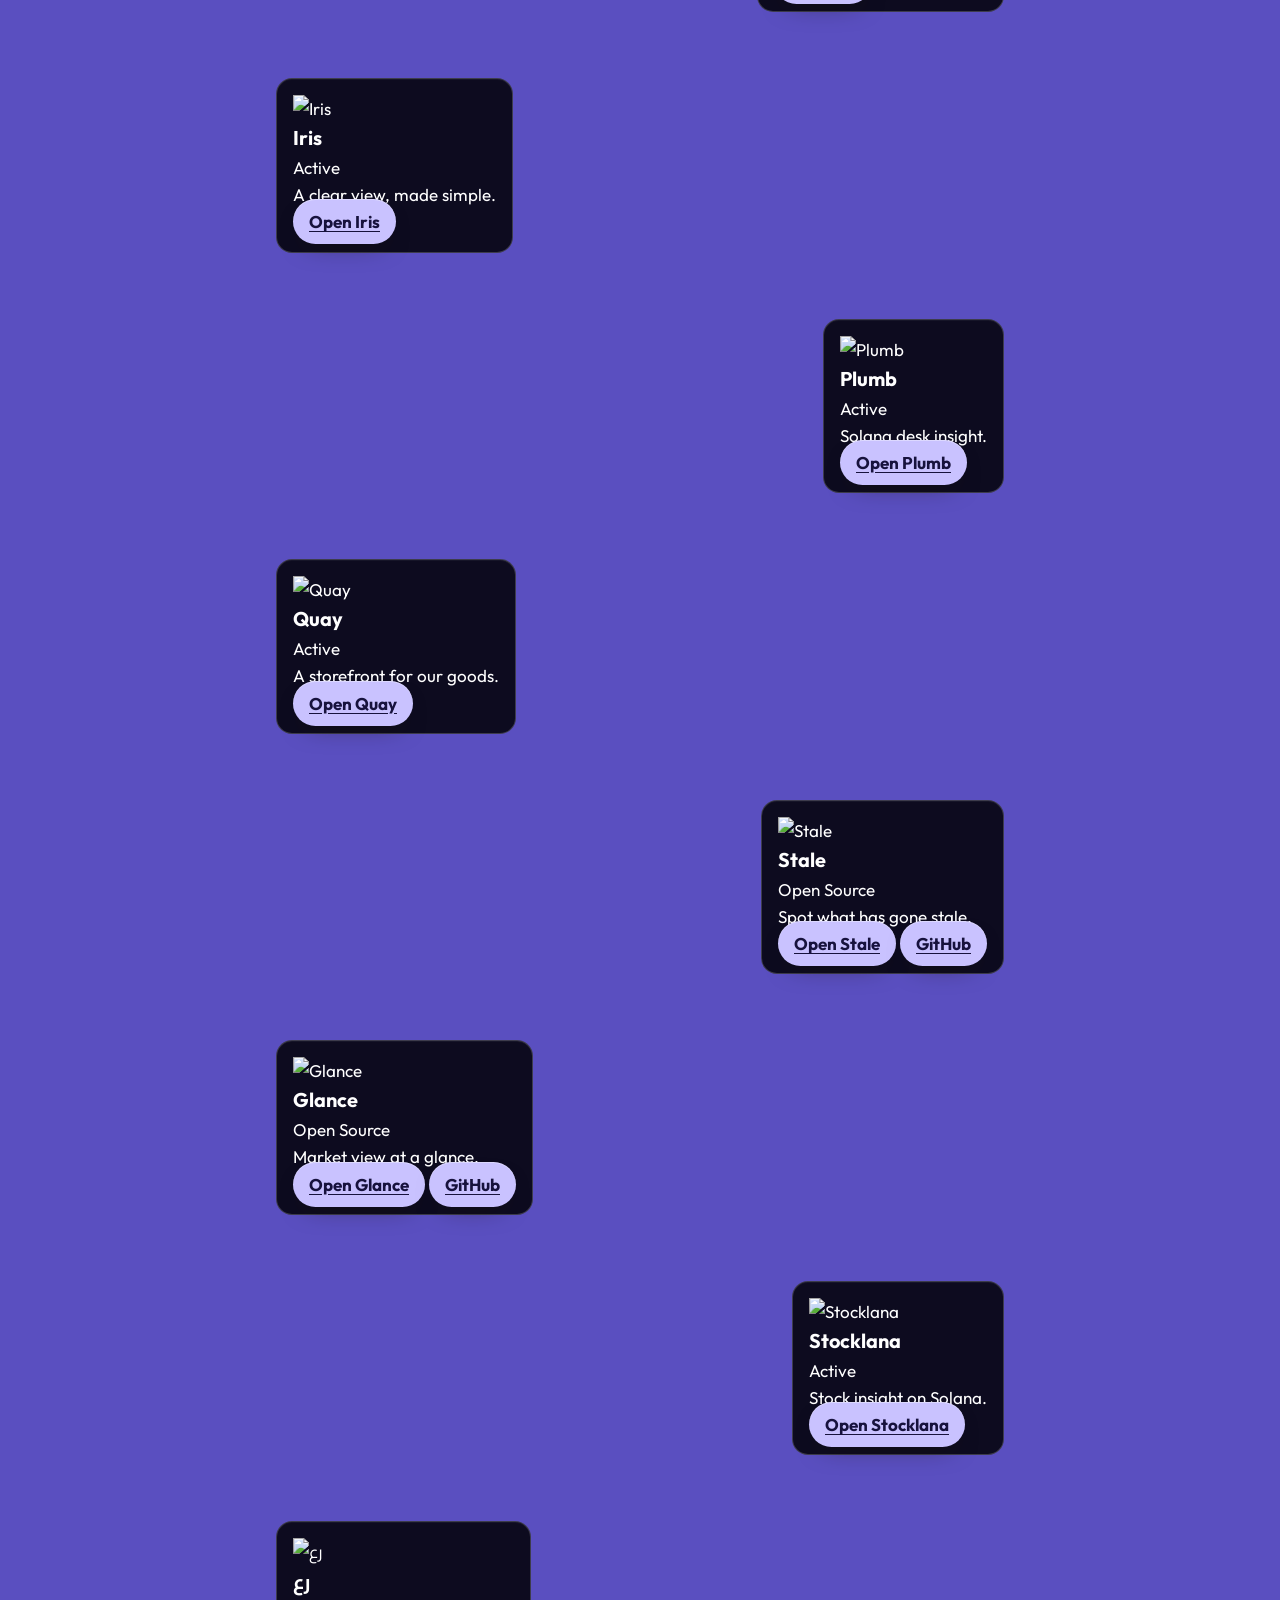
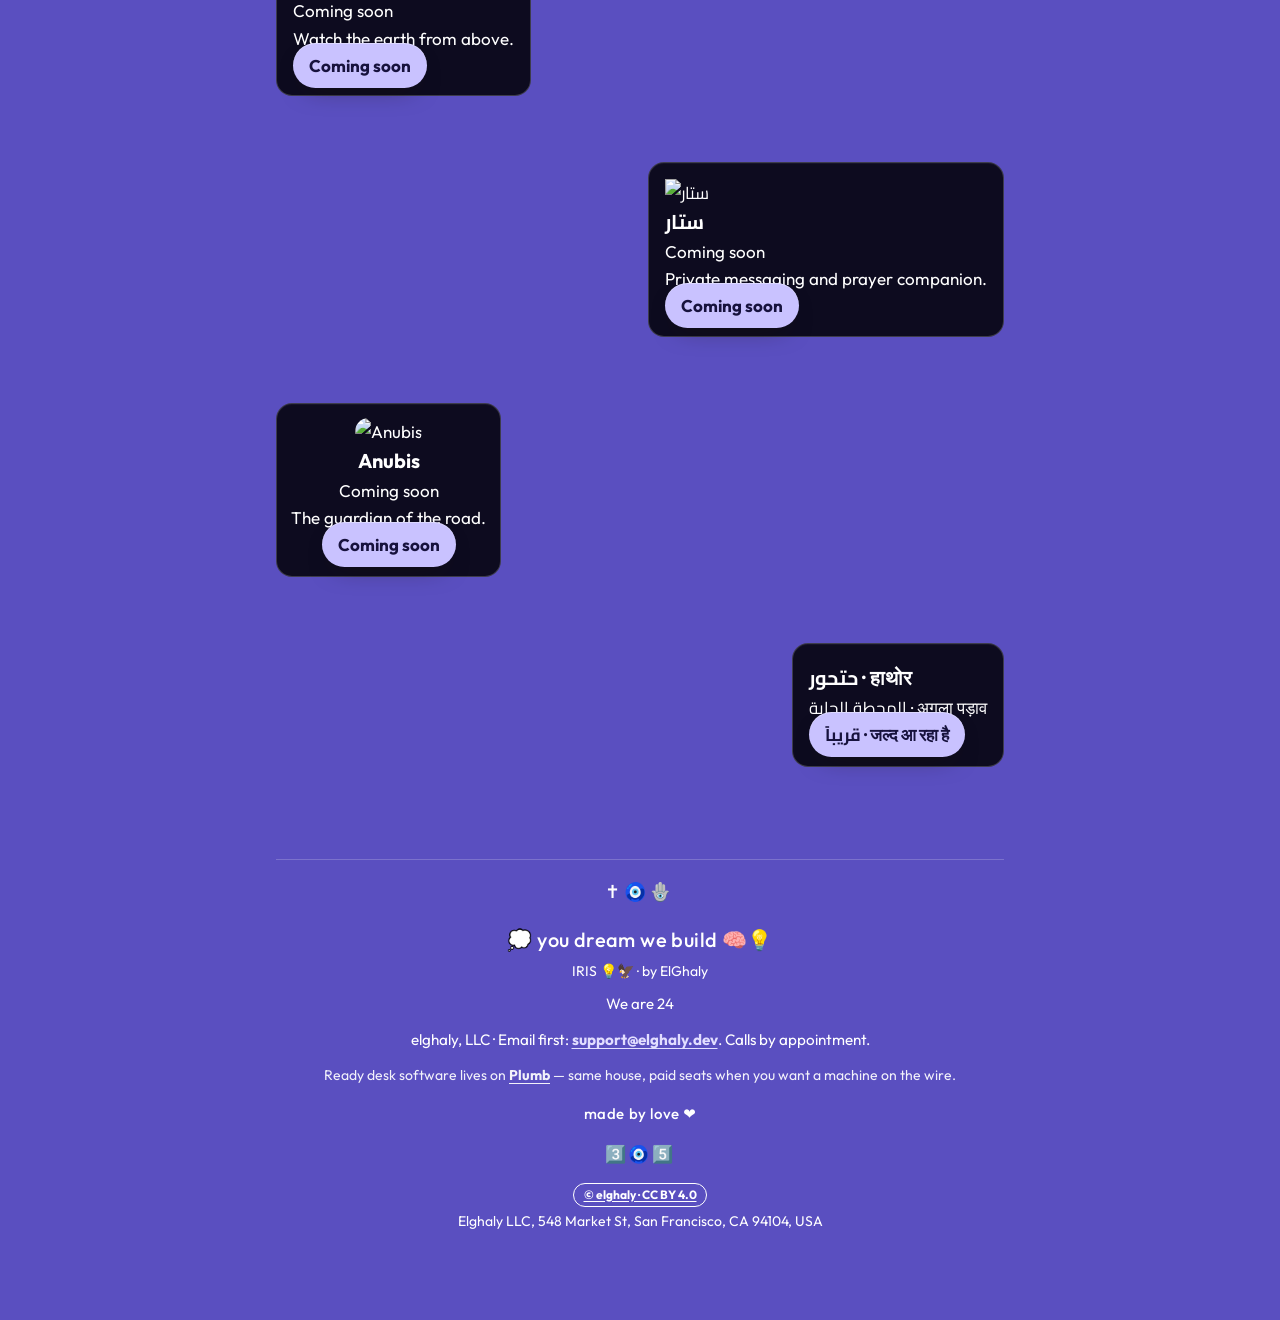
==== commit ea1d6692: "assistant: «الغالي» replaces "Ask the Faithful Servant", in its own look (#38) - assets/faithful-ser" ====
--- a/index.html
+++ b/index.html
@@ -338,6 +338,6 @@
 <script src="/boot.js"></script>
 <script src="/ui.js"></script>
 <script src="/page-menu.js" defer></script>
-<script src="assets/faithful-servant.js" data-product="Iris 35" defer></script>
+<script src="assets/alghali.js" data-product="Iris 35" defer></script>
 </body>
 </html>
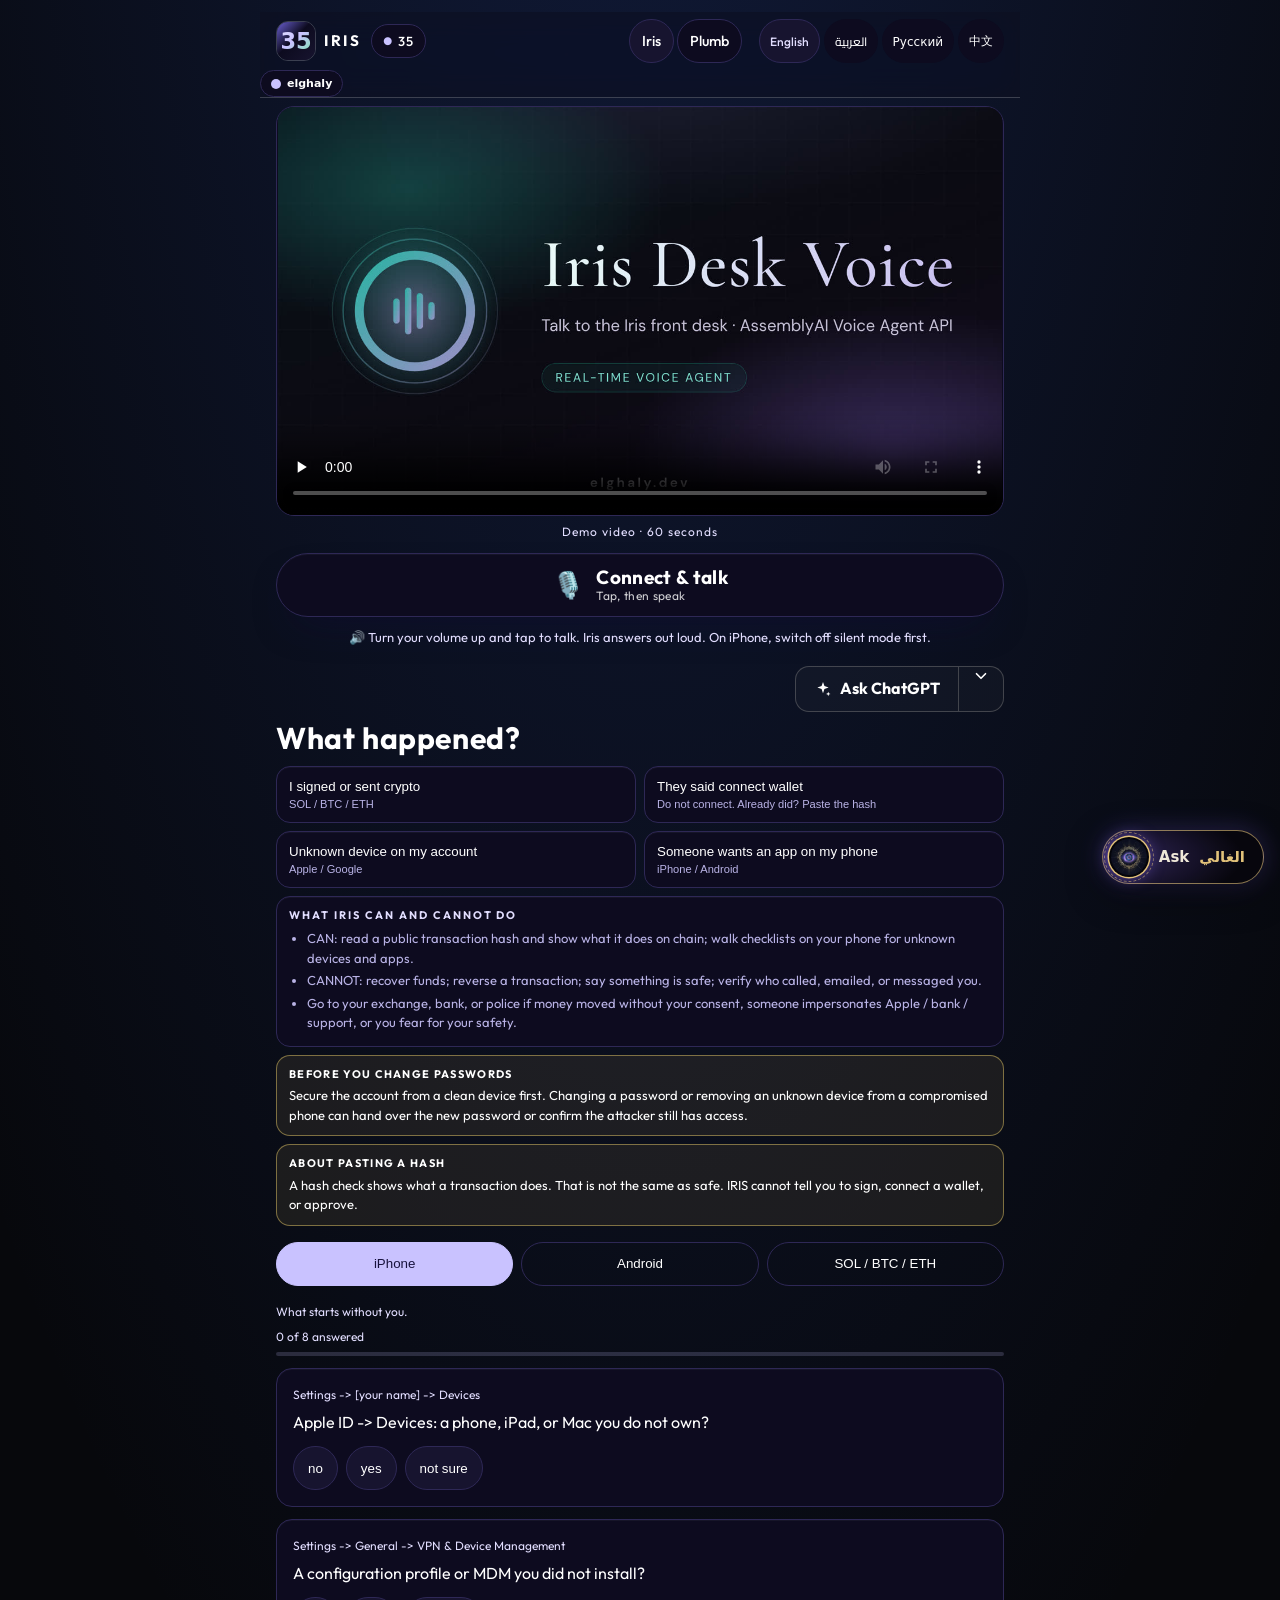
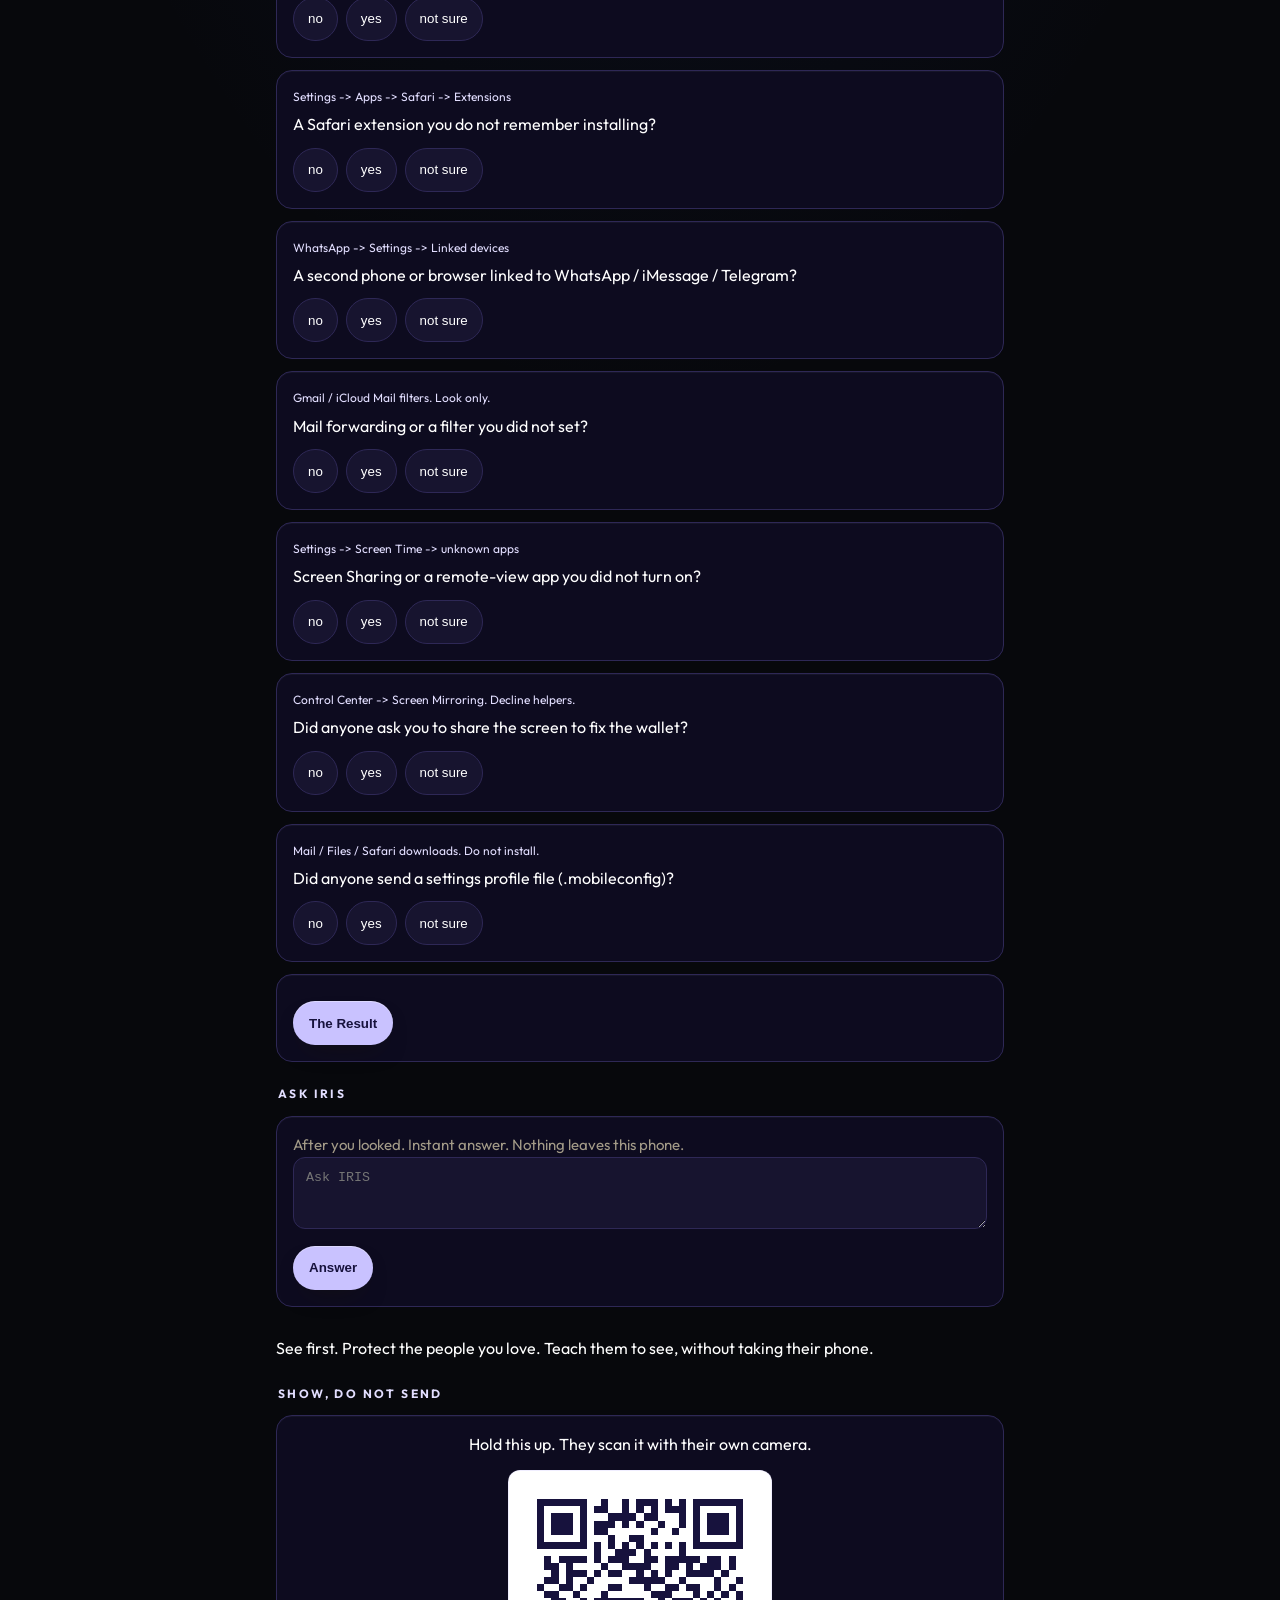
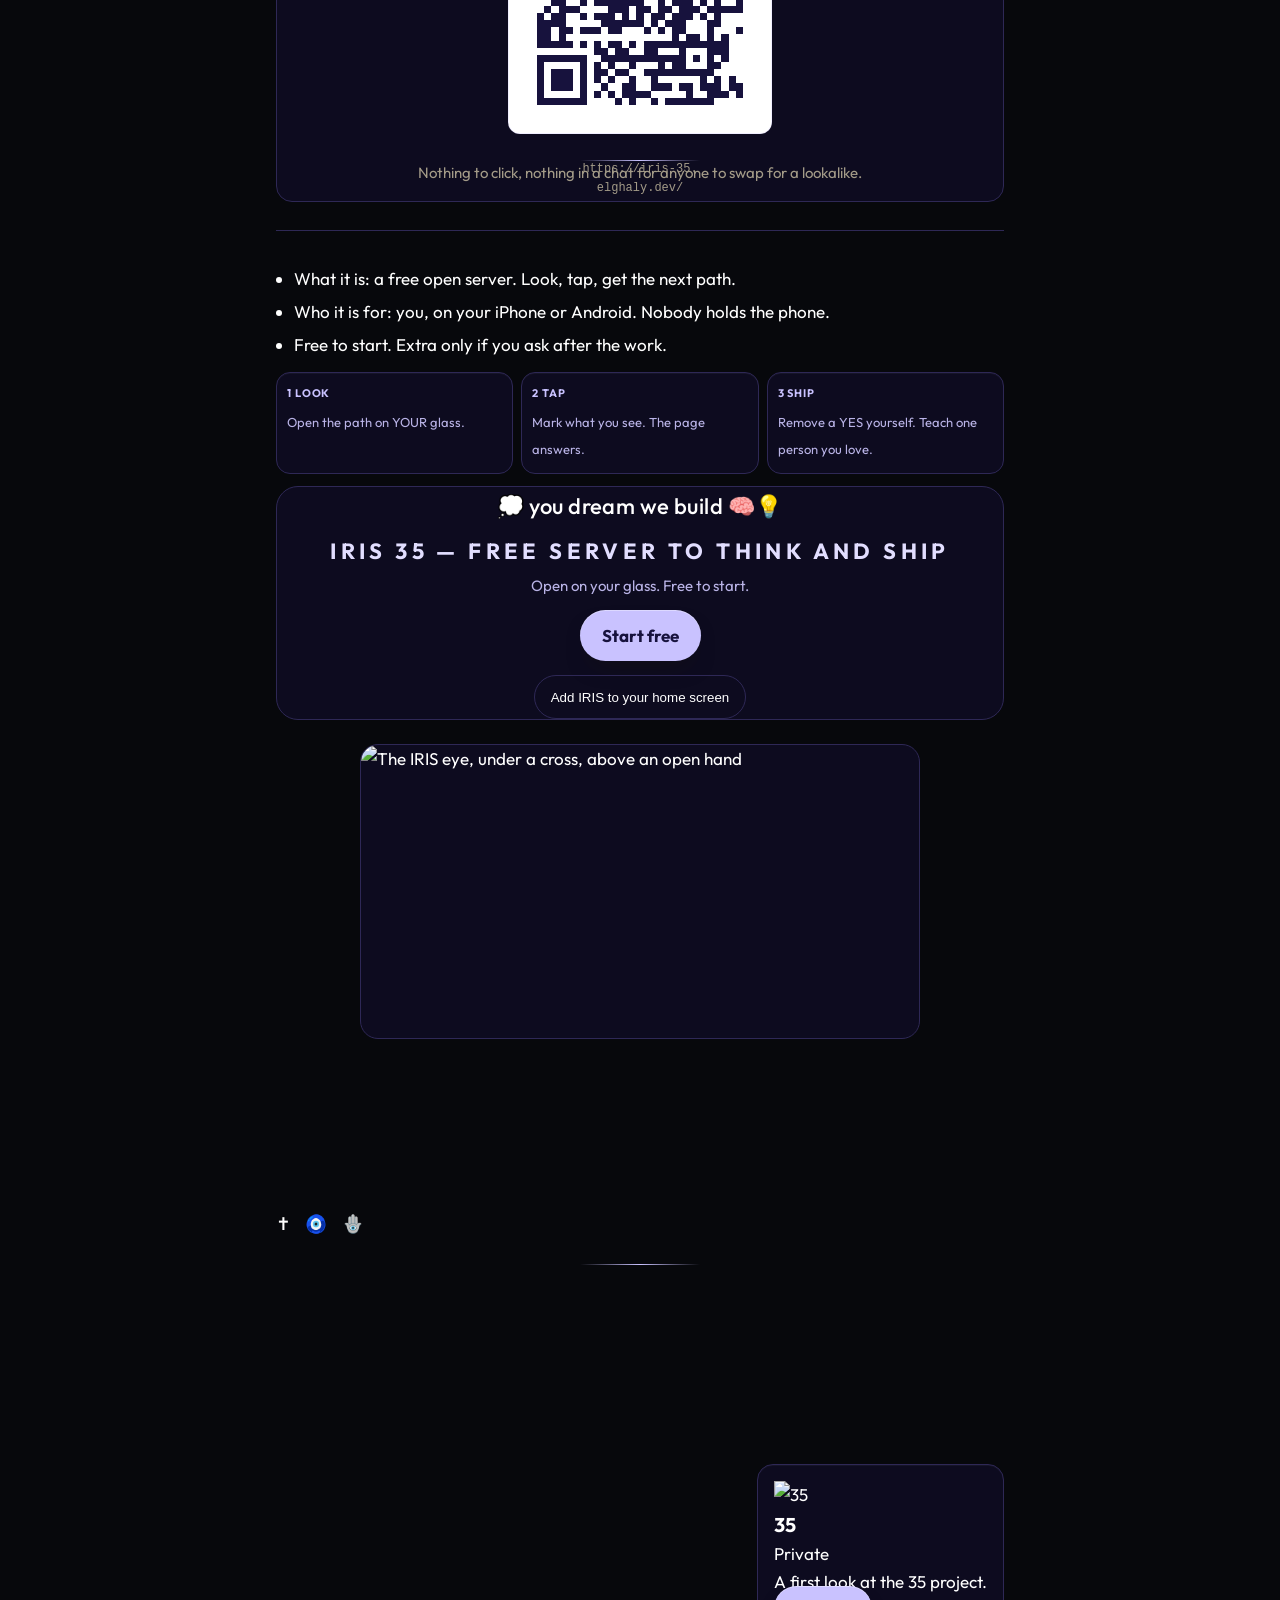
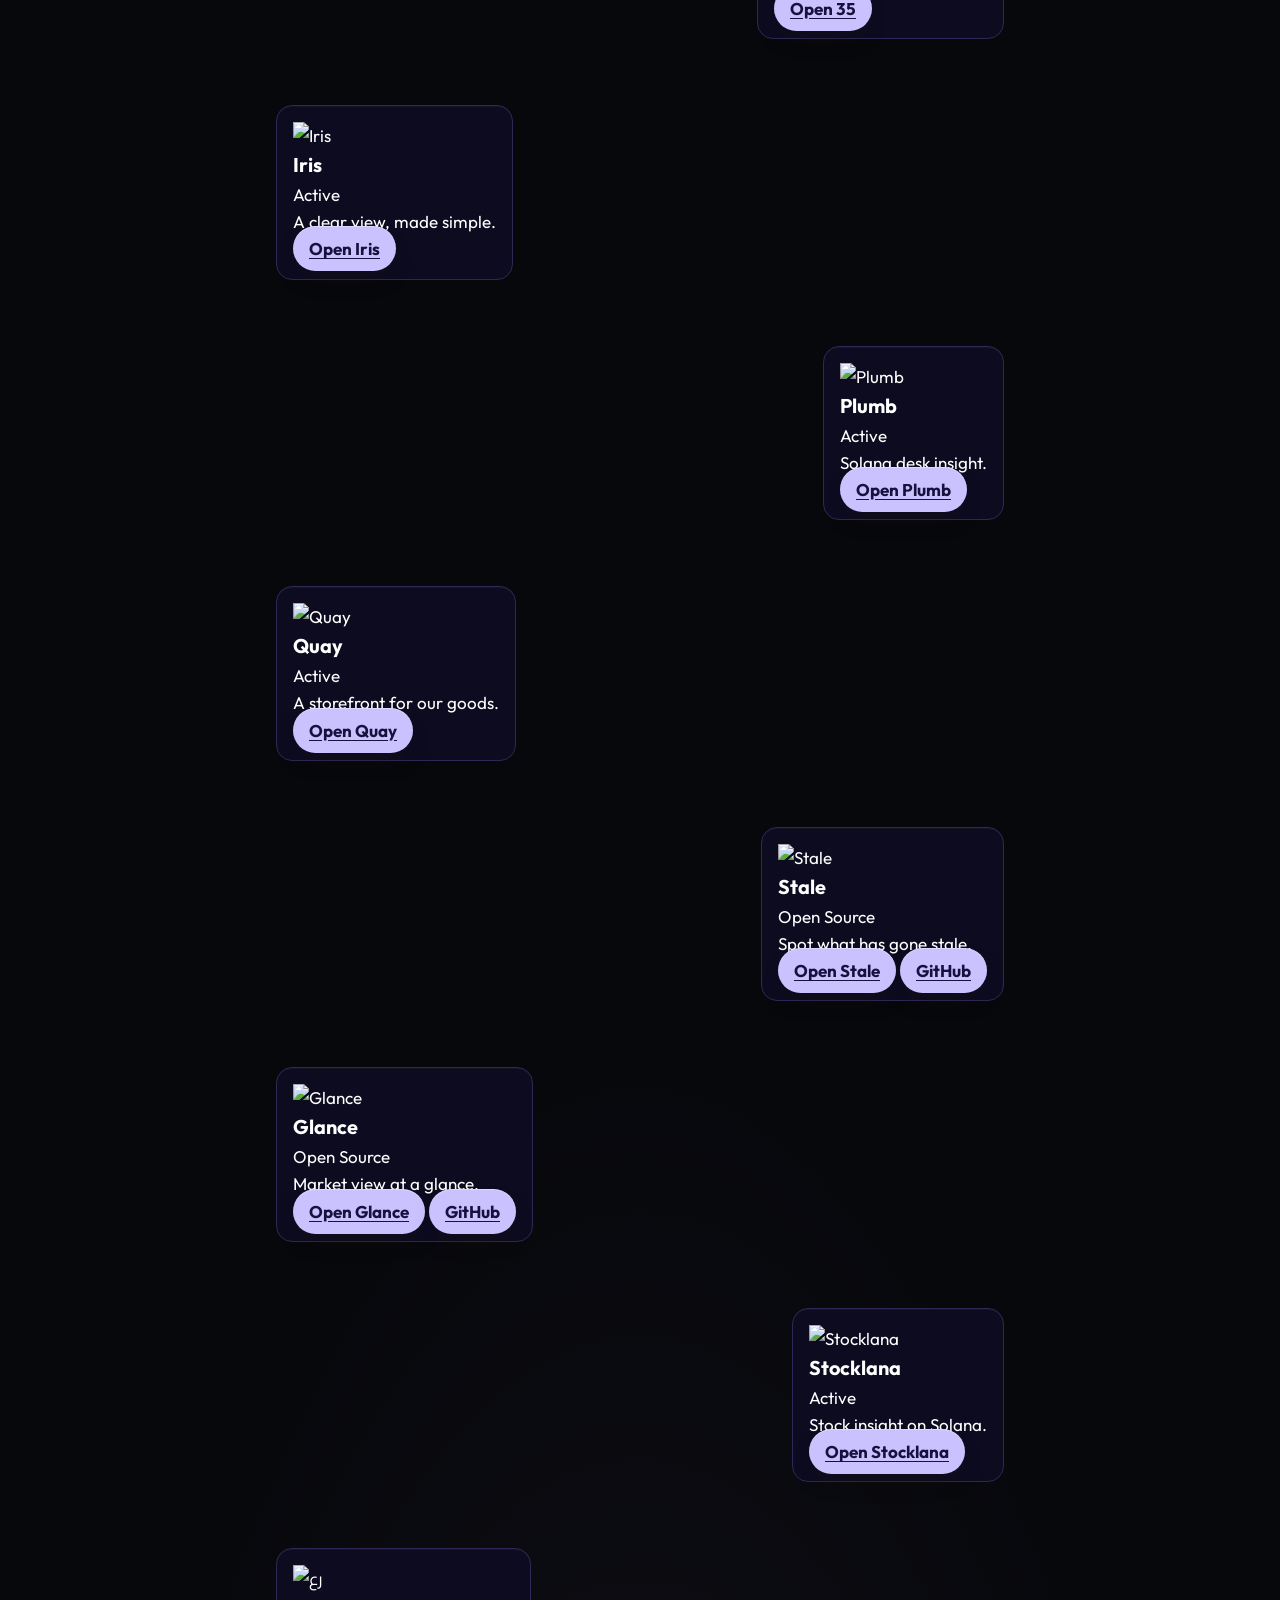
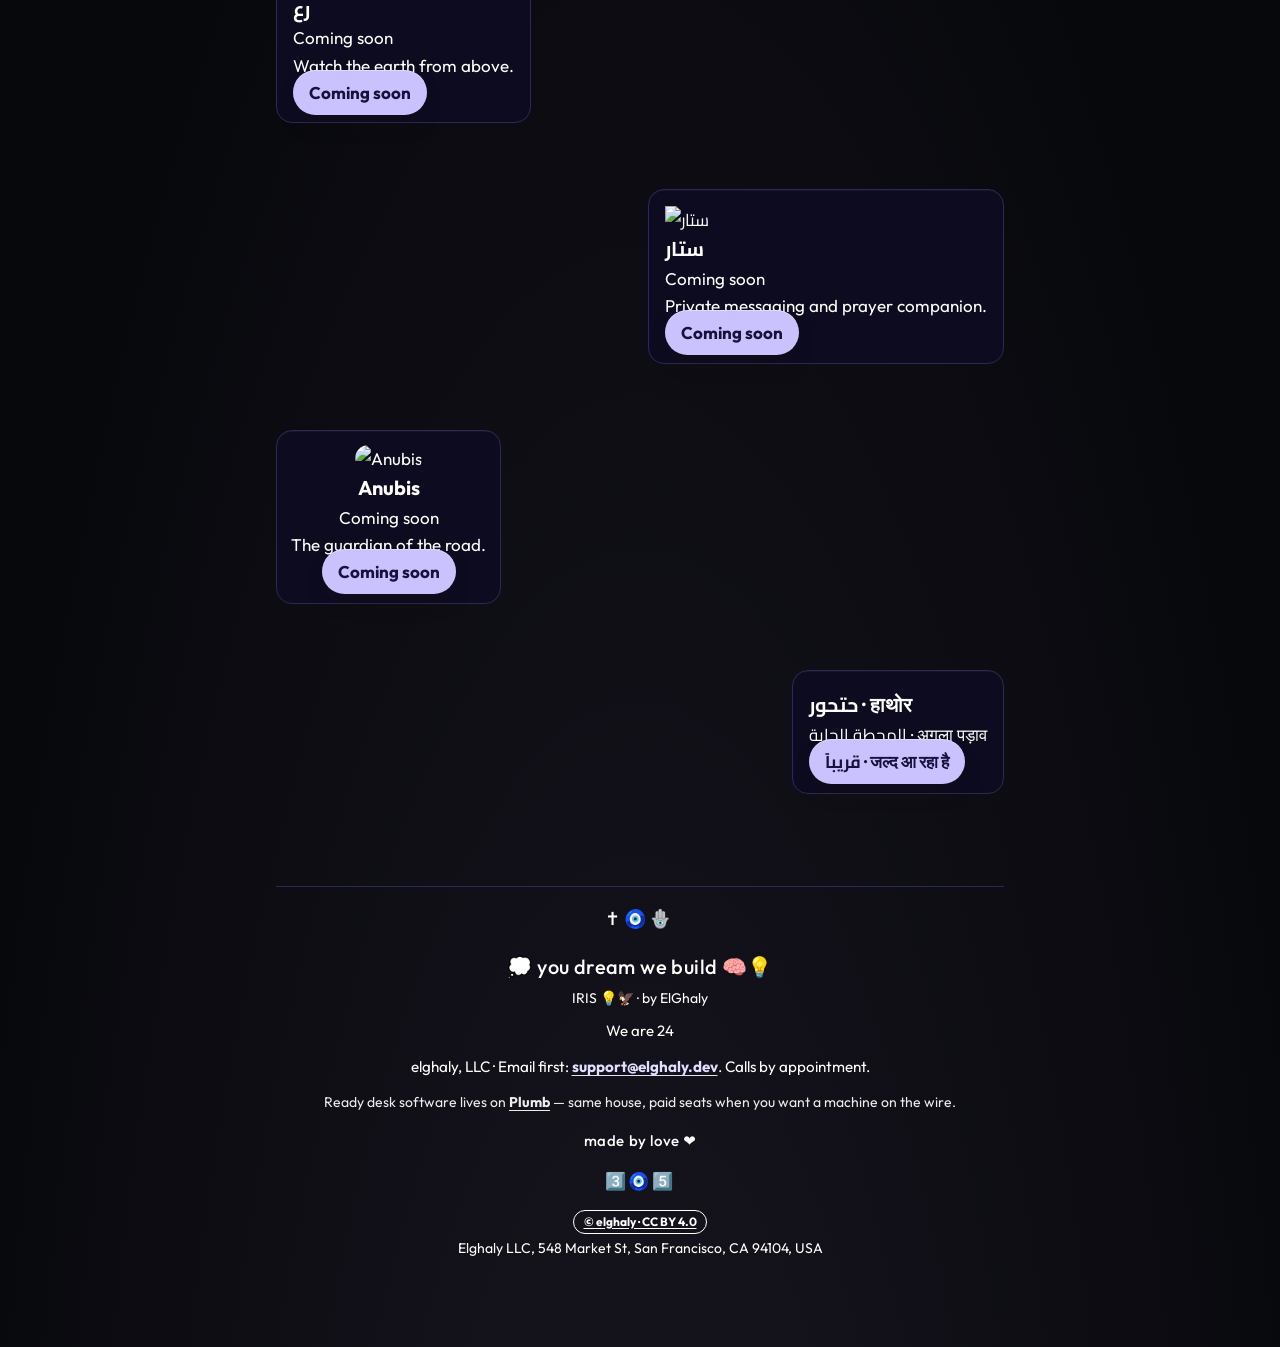
==== commit 3e5753bb: "style: elghaly.dev night background on every page" ====
--- a/index.html
+++ b/index.html
@@ -6,7 +6,7 @@
 <title>Iris 35 — what happened?</title>
 <meta http-equiv="Content-Security-Policy" content="default-src 'none'; script-src 'self'; style-src 'self' 'unsafe-inline'; img-src 'self' data: https://iris-desk-voice.onrender.com; media-src https://iris-desk-voice.onrender.com; font-src 'self'; manifest-src 'self'; worker-src 'self'; connect-src 'self' https://api.mainnet-beta.solana.com https://solana-rpc.publicnode.com https://ethereum.publicnode.com https://mempool.space; form-action 'self'; base-uri 'none'; object-src 'none'; frame-src 'none'"/>
 <meta name="referrer" content="no-referrer"/>
-<meta name="theme-color" content="#5a4fc0"/>
+<meta name="theme-color" content="#07080c"/>
 <meta name="color-scheme" content="dark"/>
 <meta name="description" content="Iris 35 — what happened? Tap your situation. Free help on your phone. No wallet connect."/>
 <link rel="canonical" href="https://iris-35.elghaly.dev/"/>
--- a/iris-glass.css
+++ b/iris-glass.css
@@ -51,8 +51,9 @@
 
 :root {
   color-scheme: dark;
-  --bg: #5a4fc0;
-  --bg-2: #6a5fd0;
+  /* page night, as elghaly.dev: --night #07080c, --night-2 #0d1120 */
+  --bg: #07080c;
+  --bg-2: #0d1120;
   --card: #0d0b1f;
   --card-2: #17142f;
   --line: #1c1838;
@@ -82,7 +83,11 @@
 }
 
 html {
-  background: var(--bg);
+  /* the elghaly.dev page background: night with a lapis glow on top */
+  background:
+    radial-gradient(120% 60% at 50% -10%, rgba(42, 76, 179, .30), transparent 60%),
+    radial-gradient(80% 50% at 50% 110%, rgba(196, 161, 236, .10), transparent 70%),
+    var(--bg);
   scroll-behavior: smooth;
   overflow-x: clip;
 }
@@ -101,7 +106,8 @@
   inset: 0;
   z-index: -1;
   pointer-events: none;
-  background: linear-gradient(180deg, var(--bg), var(--bg-2));
+  background: none;
+  display: none;
 }
 
 a {
@@ -115,13 +121,13 @@
   top: 0;
   z-index: 50;
   margin: 0 -16px 8px;
-  background: color-mix(in srgb, var(--bg) 94%, transparent);
+  background: rgba(13, 17, 32, 0.94);
   border-bottom: 1px solid var(--on-bg-line);
 }
 
 @supports ((-webkit-backdrop-filter: blur(1px)) or (backdrop-filter: blur(1px))) {
   .nav {
-    background: color-mix(in srgb, var(--bg) 78%, transparent);
+    background: rgba(13, 17, 32, 0.7);
     -webkit-backdrop-filter: saturate(160%) blur(16px);
     backdrop-filter: saturate(160%) blur(16px);
   }
@@ -518,7 +524,7 @@
   letter-spacing: 0.02em;
 }
 
-/* Text on --bg: spec tokens that meet 4.5:1 on #5a4fc0 (axe / Lighthouse). */
+/* Text on --bg: spec tokens that meet 4.5:1 on the page night (axe / Lighthouse). */
 body .demo figcaption,
 body .voice-hint,
 body .progress,
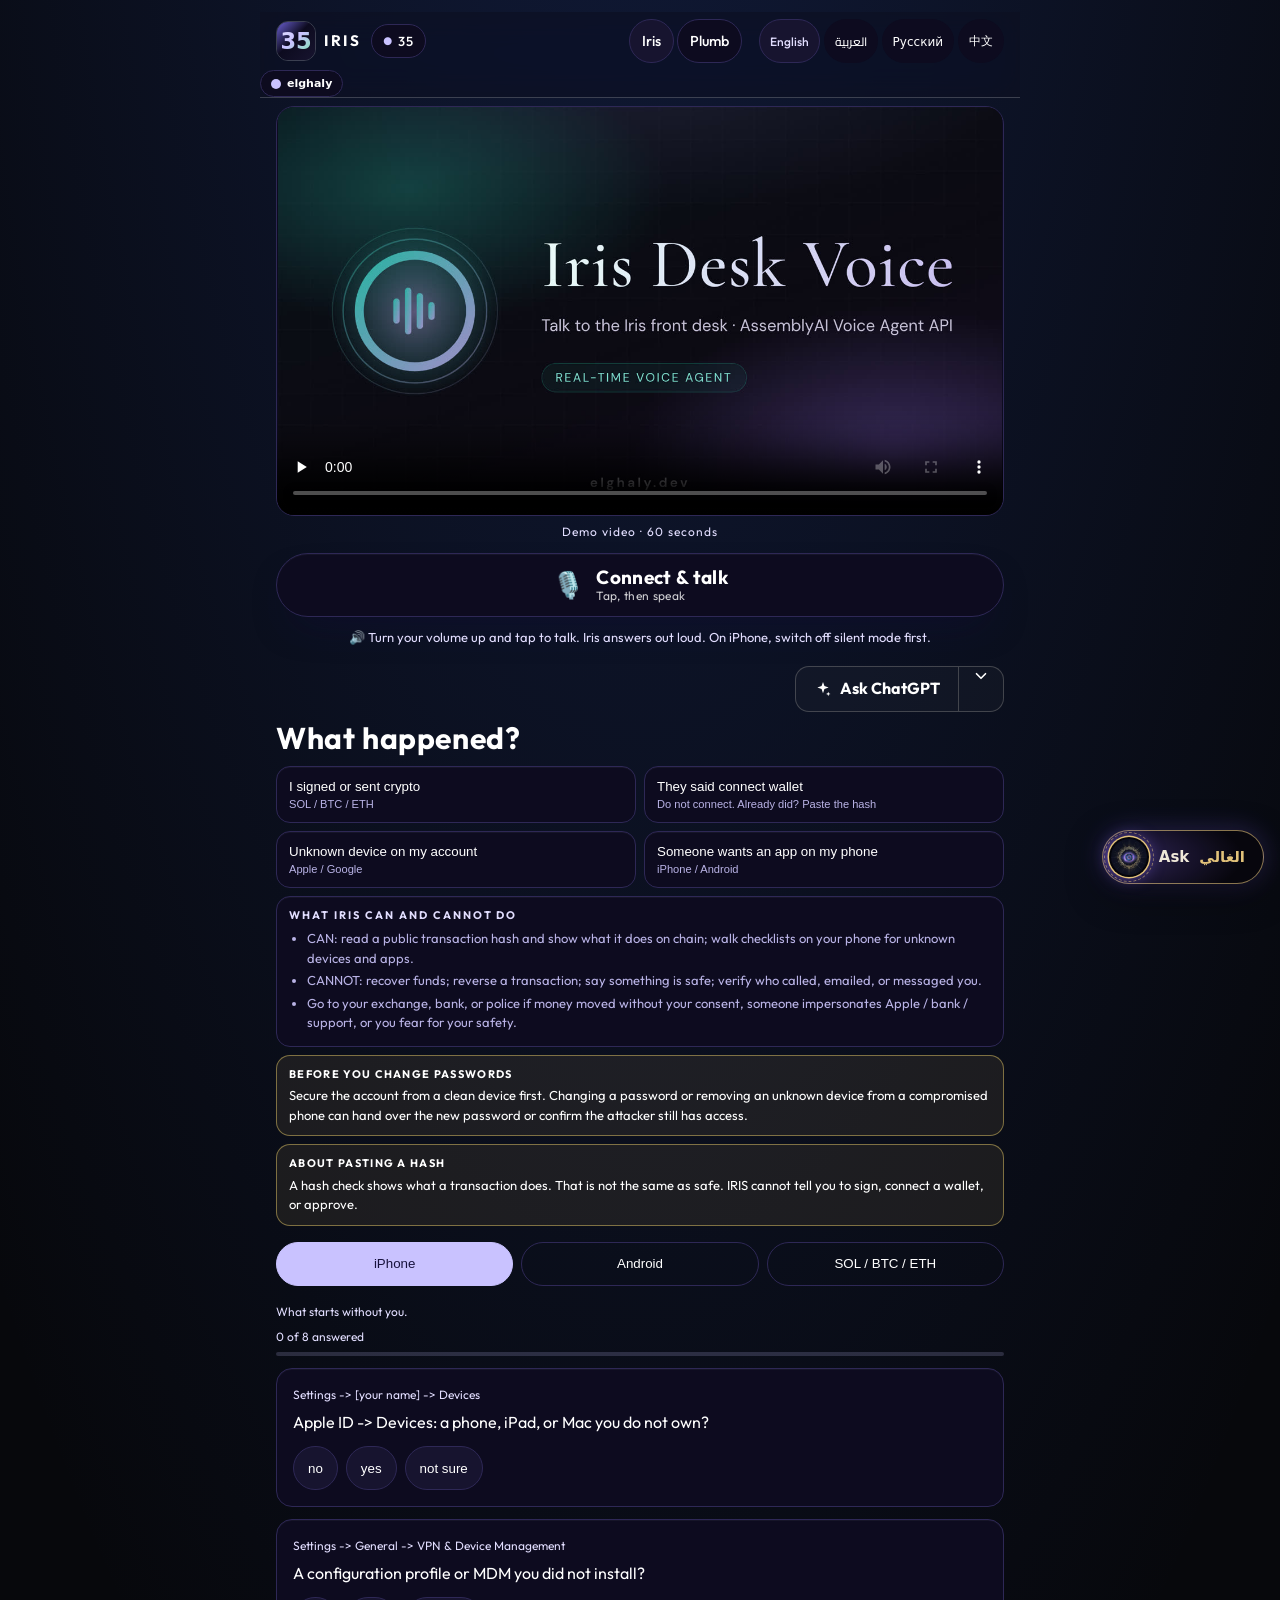
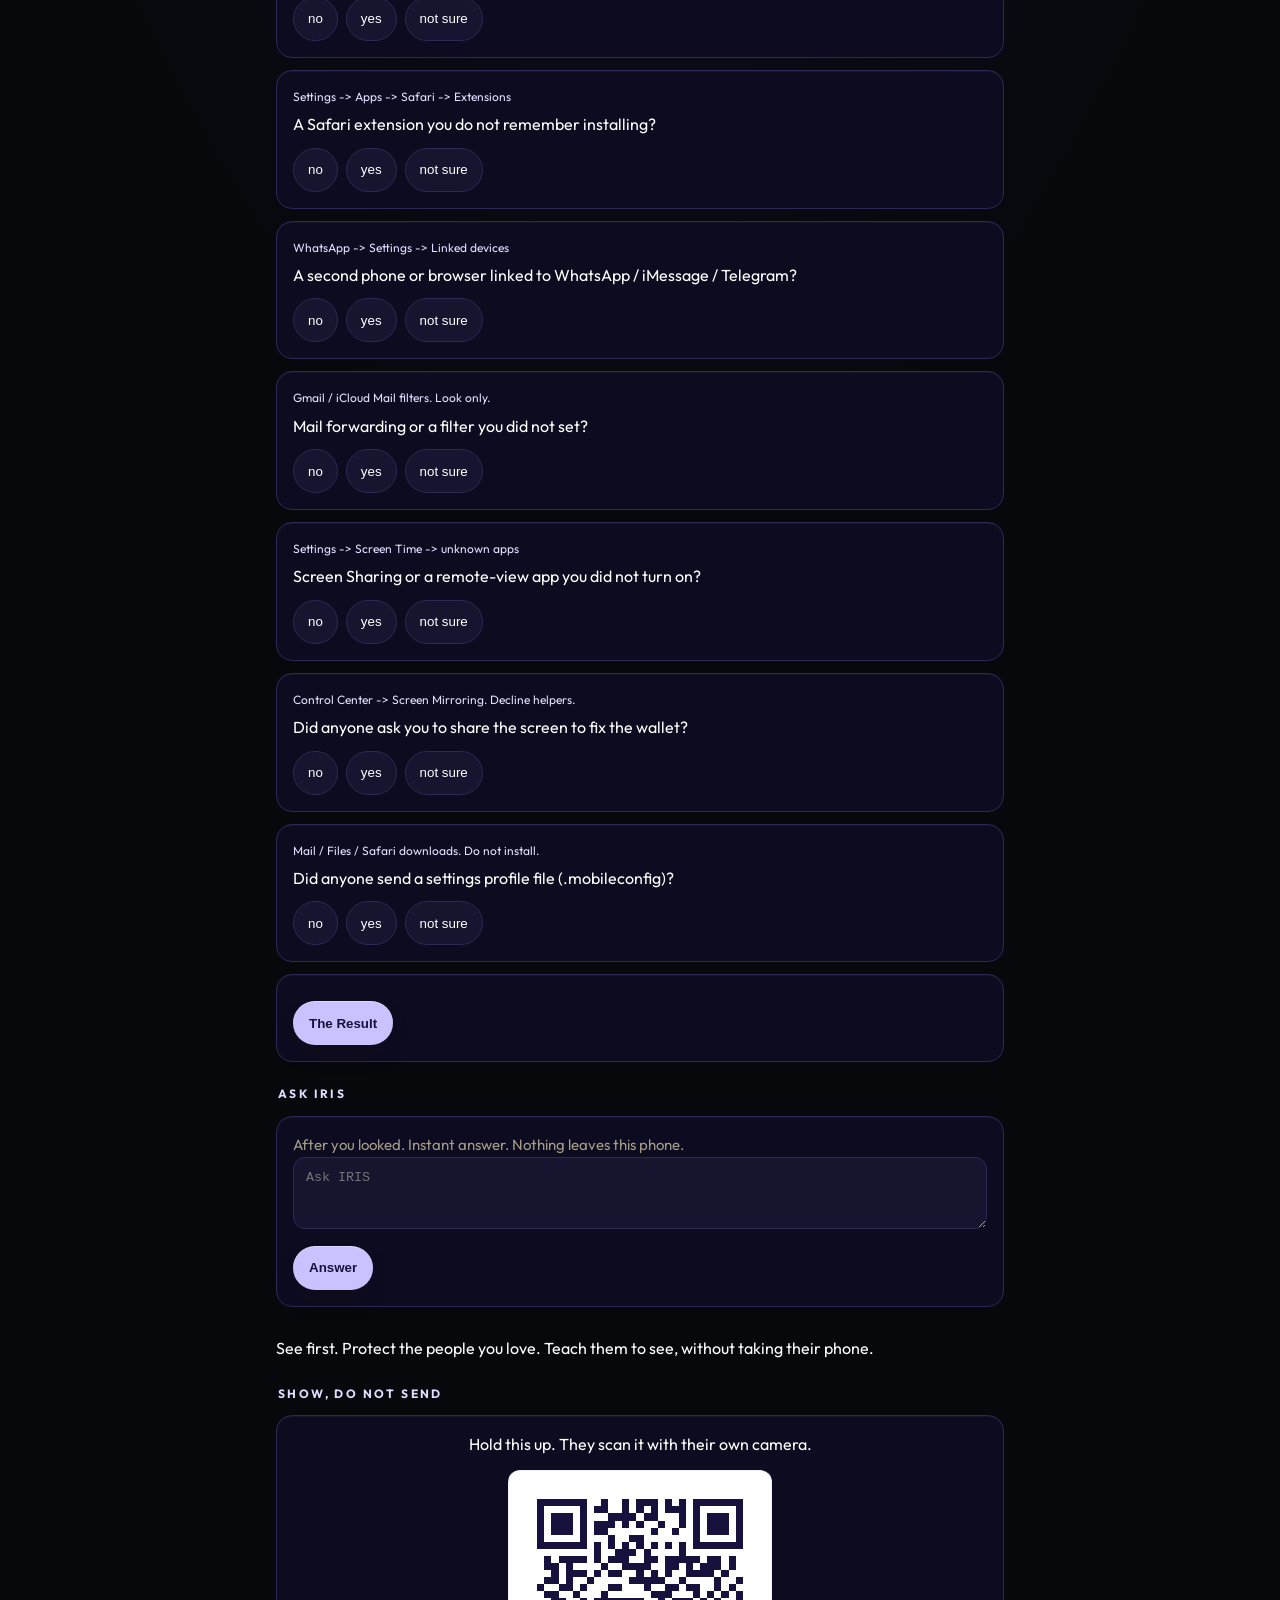
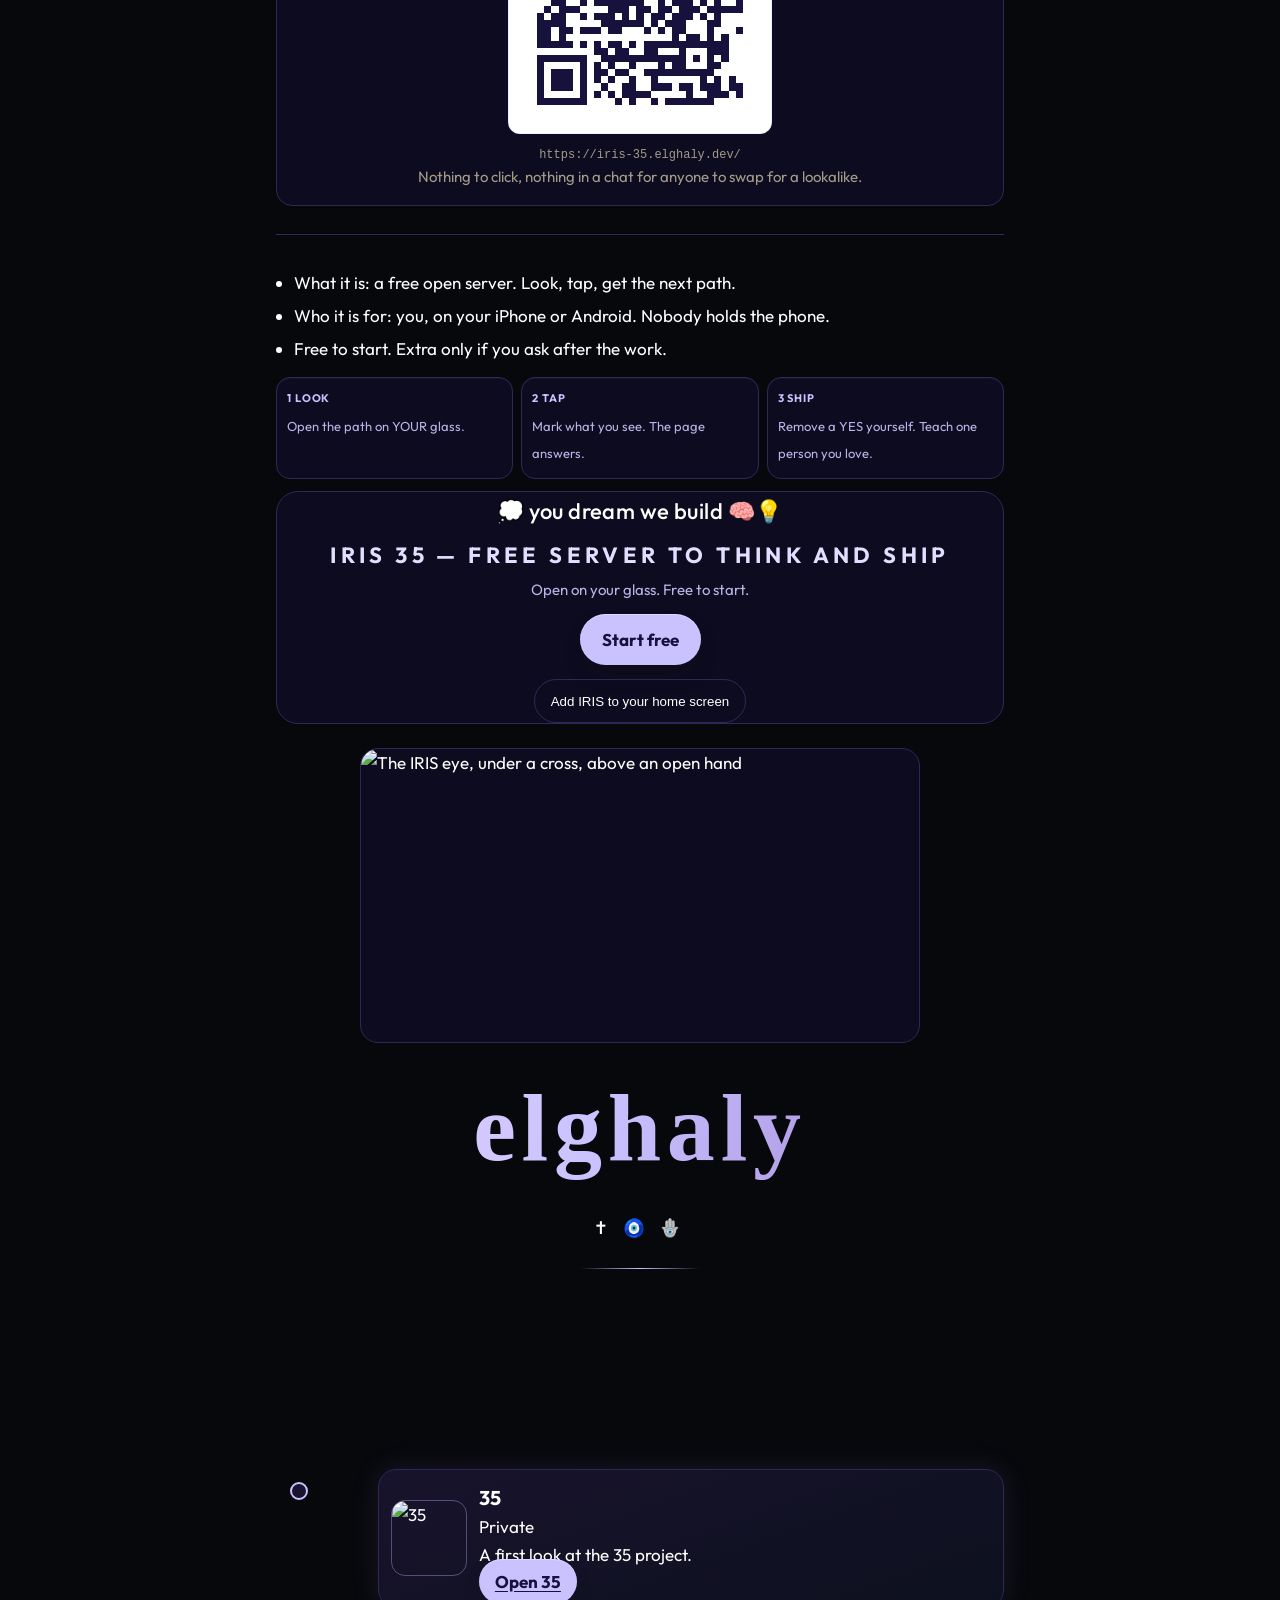
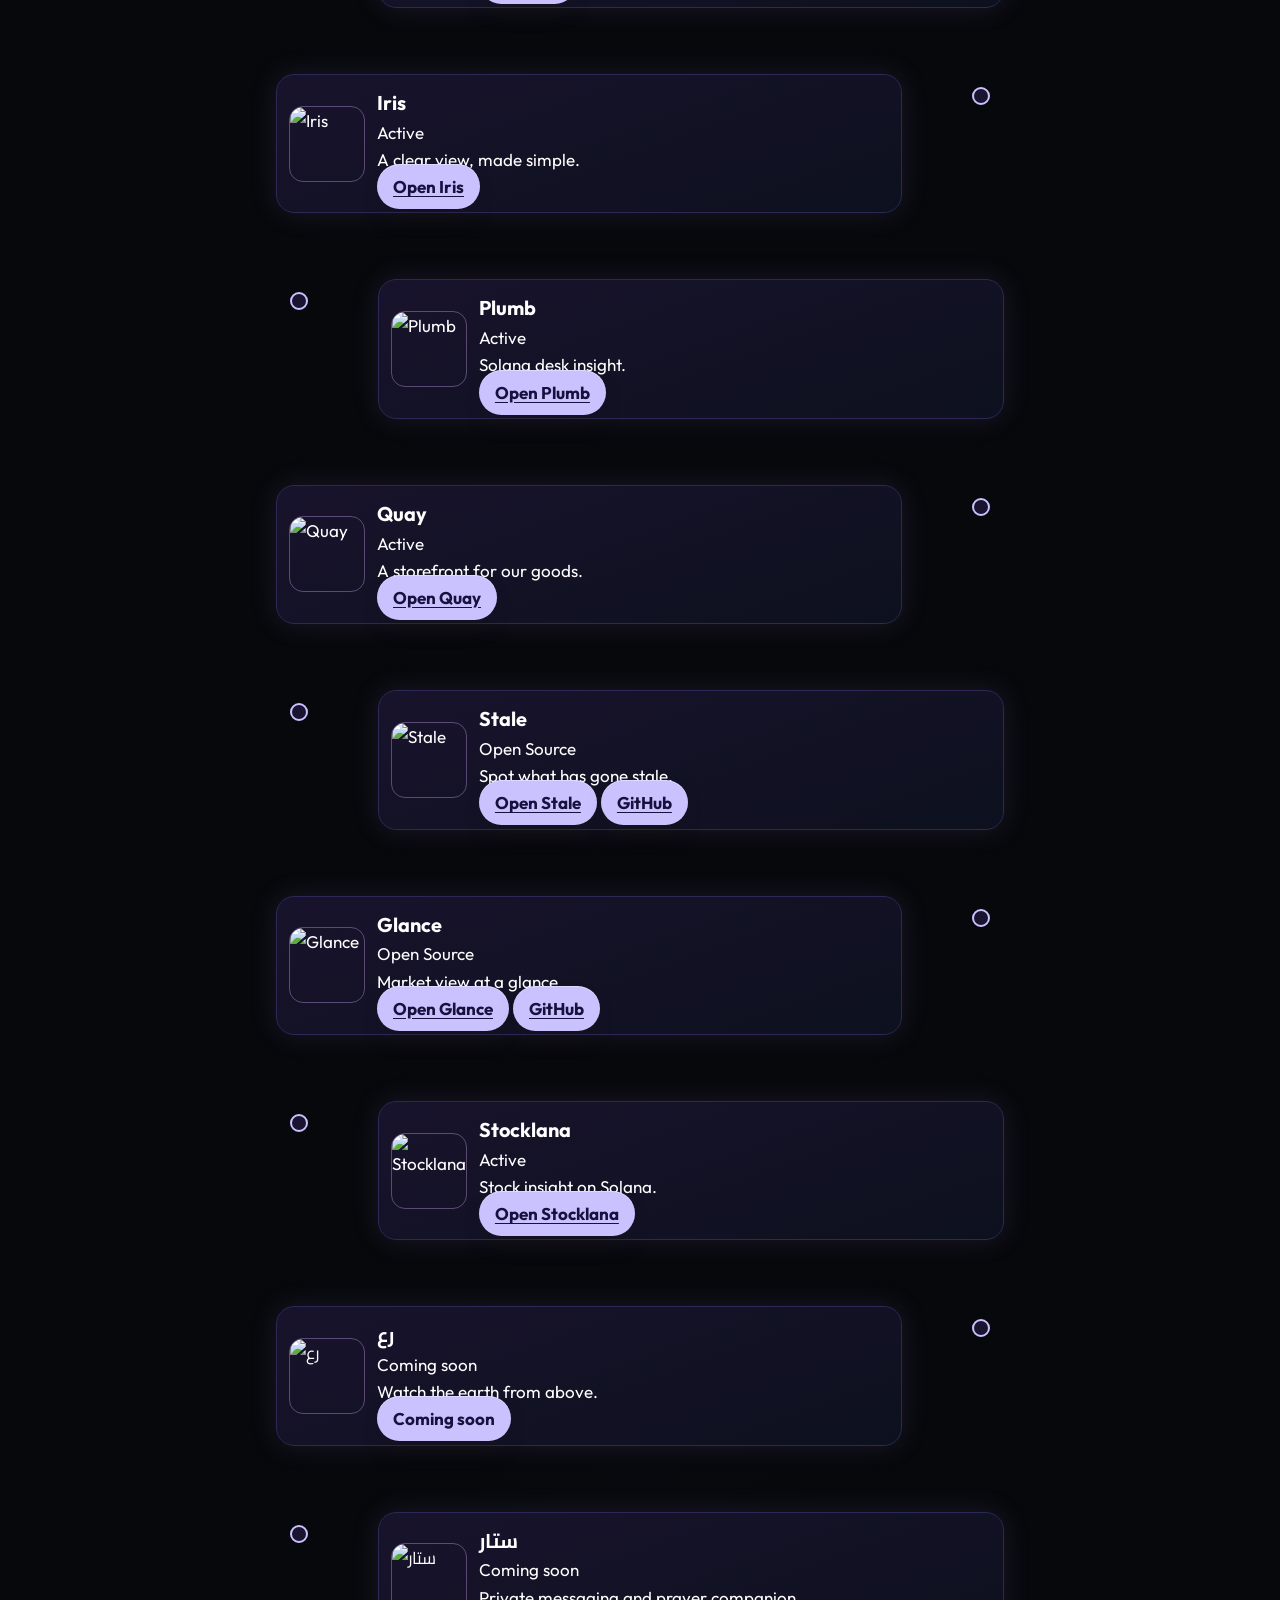
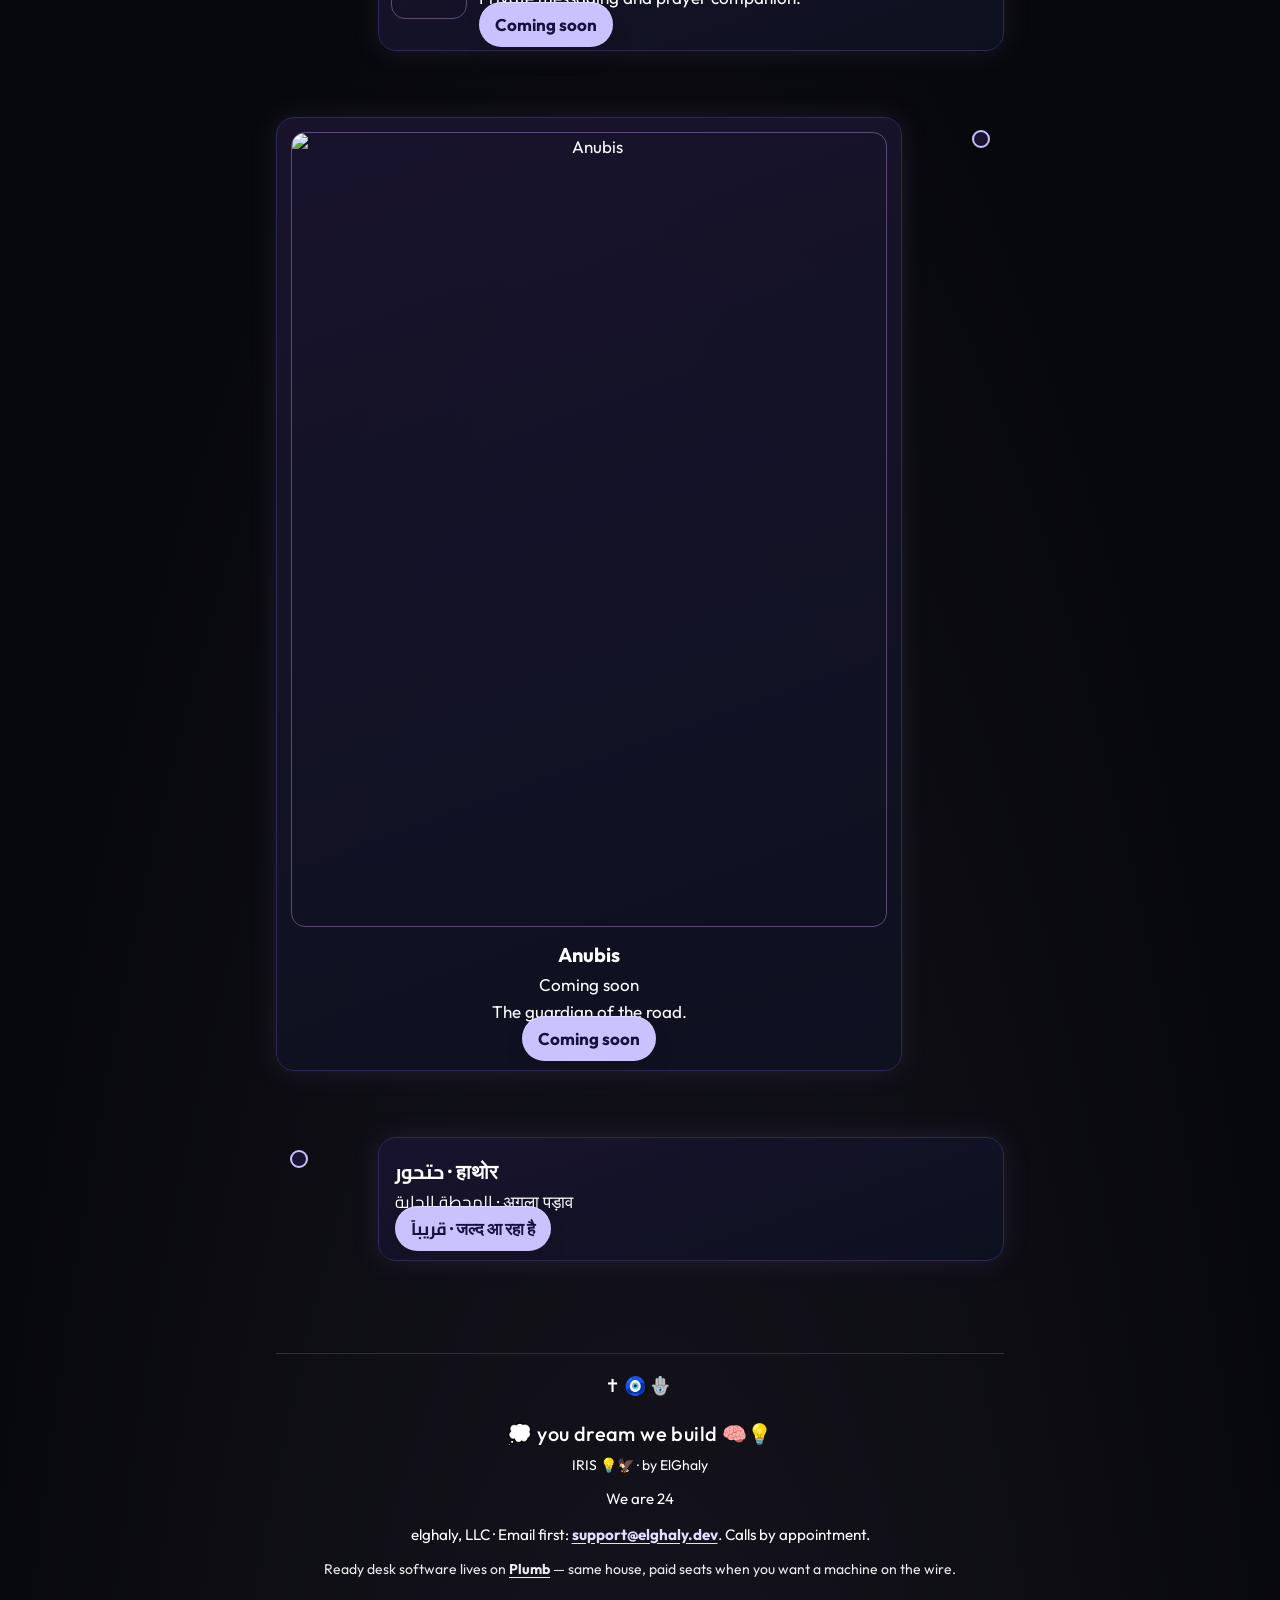
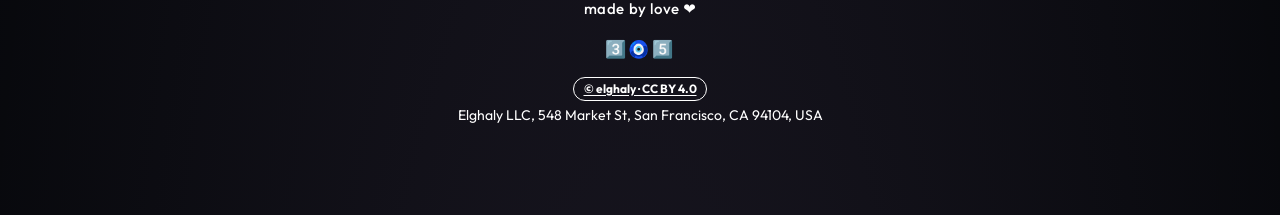
==== commit beb3d625: "fix(mobile): keep the ported elghaly.dev .rule off Iris text; drop stray script line in CSS - index." ====
--- a/index.html
+++ b/index.html
@@ -4,7 +4,7 @@
 <meta charset="utf-8"/>
 <meta name="viewport" content="width=device-width,initial-scale=1,viewport-fit=cover"/>
 <title>Iris 35 — what happened?</title>
-<meta http-equiv="Content-Security-Policy" content="default-src 'none'; script-src 'self'; style-src 'self' 'unsafe-inline'; img-src 'self' data: https://iris-desk-voice.onrender.com; media-src https://iris-desk-voice.onrender.com; font-src 'self'; manifest-src 'self'; worker-src 'self'; connect-src 'self' https://api.mainnet-beta.solana.com https://solana-rpc.publicnode.com https://ethereum.publicnode.com https://mempool.space; form-action 'self'; base-uri 'none'; object-src 'none'; frame-src 'none'"/>
+<meta http-equiv="Content-Security-Policy" content="default-src 'none'; script-src 'self'; style-src 'self' 'unsafe-inline'; img-src 'self' data: https://iris-desk-voice.onrender.com https://elghaly.dev; media-src https://iris-desk-voice.onrender.com; font-src 'self'; manifest-src 'self'; worker-src 'self'; connect-src 'self' https://api.mainnet-beta.solana.com https://solana-rpc.publicnode.com https://ethereum.publicnode.com https://mempool.space; form-action 'self'; base-uri 'none'; object-src 'none'; frame-src 'none'"/>
 <meta name="referrer" content="no-referrer"/>
 <meta name="theme-color" content="#07080c"/>
 <meta name="color-scheme" content="dark"/>
@@ -137,13 +137,15 @@
   --ivory: #efe8d8;
   --muted: #a39b88;
   --radius: 18px;
+  --gold-soft: #e6d4fa;
   color-scheme: dark;
 }
 .mark { margin: 18px 0 0; /* Room above and below so no glyph is ever clipped by the text clip. */ padding: .12em .08em .18em; font-family: "Cinzel", Georgia, serif; font-style: normal; font-weight: 700; font-size: clamp(3rem, 13.5vw, 6rem); line-height: 1.15; letter-spacing: .06em; overflow: visible; background: linear-gradient(100deg, var(--gold-soft) 0%, var(--gold) 45%, #9f7fd1 100%); -webkit-background-clip: text; background-clip: text; -webkit-box-decoration-break: clone; box-decoration-break: clone; color: transparent; }
 .signs { margin: 14px 0 0; font-size: 1.1rem; letter-spacing: .3em; }
 /* The signs always read left to right. */ .signs, .team__signs { direction: ltr; unicode-bidi: isolate; }
 .footer .signs { font-size: 1rem; letter-spacing: .25em; }
-.rule { width: 120px; height: 1px; margin: 26px auto 0; border: 0; background: linear-gradient(90deg, transparent, var(--gold), transparent); }
+/* Wordmark and signs centred over the rule, as on elghaly.dev. */ h1.mark, p.signs { text-align: center; }
+hr.rule { width: 120px; height: 1px; margin: 26px auto 0; border: 0; background: linear-gradient(90deg, transparent, var(--gold), transparent); }
 .heard__title { margin: 0 0 20px; text-align: center; font-weight: 500; font-size: clamp(1.2rem, 5vw, 1.6rem); letter-spacing: .01em; }
 .stops{list-style:none;margin:0;padding:30px 0 10px;position:relative}
 .st{position:relative;margin:0 0 54px;display:flex}
@@ -160,11 +162,10 @@
 .js .st.on .card{opacity:1;transform:none}
 .js .st .card{opacity:1!important;transform:none!important;transition:none}
 .st.textonly .card{padding:18px 16px}
-)(); </script> <p>elghaly</p> <p class="lic-badges" dir="ltr"><a href="https://creativecommons.org/licenses/by/4.0/" rel="license">© elghaly · CC BY 4.0</a></p> </footer> <script src="/page-menu.js" defer></script> <script> document.documentElement.classList.add('js'); const rm=matchMedia('(prefers-reduced-motion: reduce)').matches; const road=document.querySelector('.road'),stops=[...document.querySelectorAll('.st')],bed=document.getElementById('bed'),line=document.getElementById('line');let len=1; function draw(){const r=road.getBoundingClientRect();const pts=stops.map(s=>{const n=s.querySelector('.node').getBoundingClientRect();return[n.left+n.width/2-r.left,n.top+n.height/2-r.top]}
-.node{position:absolute;top:34px;width:18px;height:18px;margin-top:-9px;border-radius:50%;background:#1a1430;border:2px solid var(--gold);transition:.7s}
-.node{transition:none}
-.card{width:100%;background:linear-gradient(160deg,rgba(26,20,48,.9),rgba(13,17,32,.92));border:1px solid var(--line);border-radius:var(--radius);padding:12px;display:flex;gap:12px;align-items:center;box-shadow:0 0 28px rgba(159,127,209,.14)}
-.card img{width:76px;height:76px;border-radius:14px;object-fit:cover;flex:none;border:1px solid rgba(196,161,236,.4)}
+.st .node{position:absolute;top:34px;width:18px;height:18px;margin-top:-9px;border-radius:50%;background:#1a1430;border:2px solid var(--gold);transition:.7s}
+.st .node{transition:none}
+.st .card{width:100%;background:linear-gradient(160deg,rgba(26,20,48,.9),rgba(13,17,32,.92));border:1px solid var(--line);border-radius:var(--radius);padding:12px;display:flex;gap:12px;align-items:center;box-shadow:0 0 28px rgba(159,127,209,.14)}
+.st .card img{width:76px;height:76px;border-radius:14px;object-fit:cover;flex:none;border:1px solid rgba(196,161,236,.4)}
 </style>
 </head>
 <body>
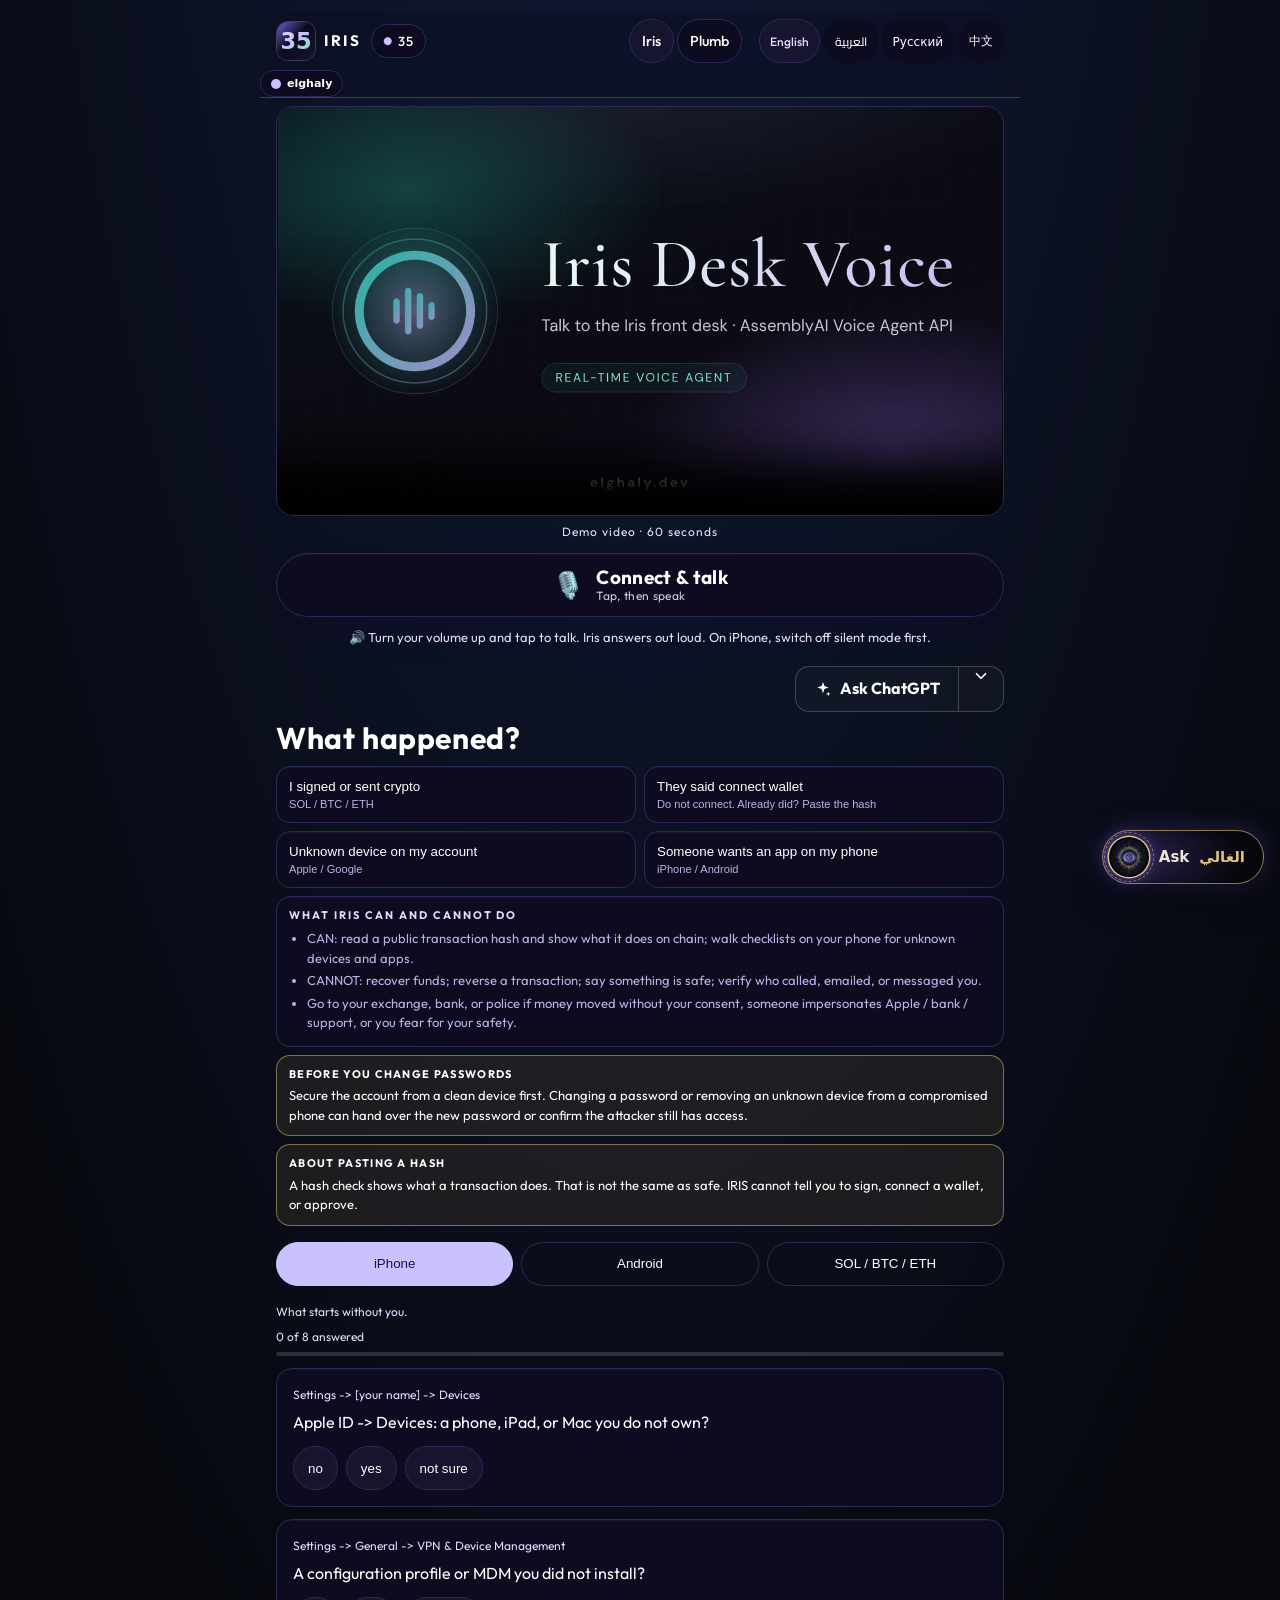
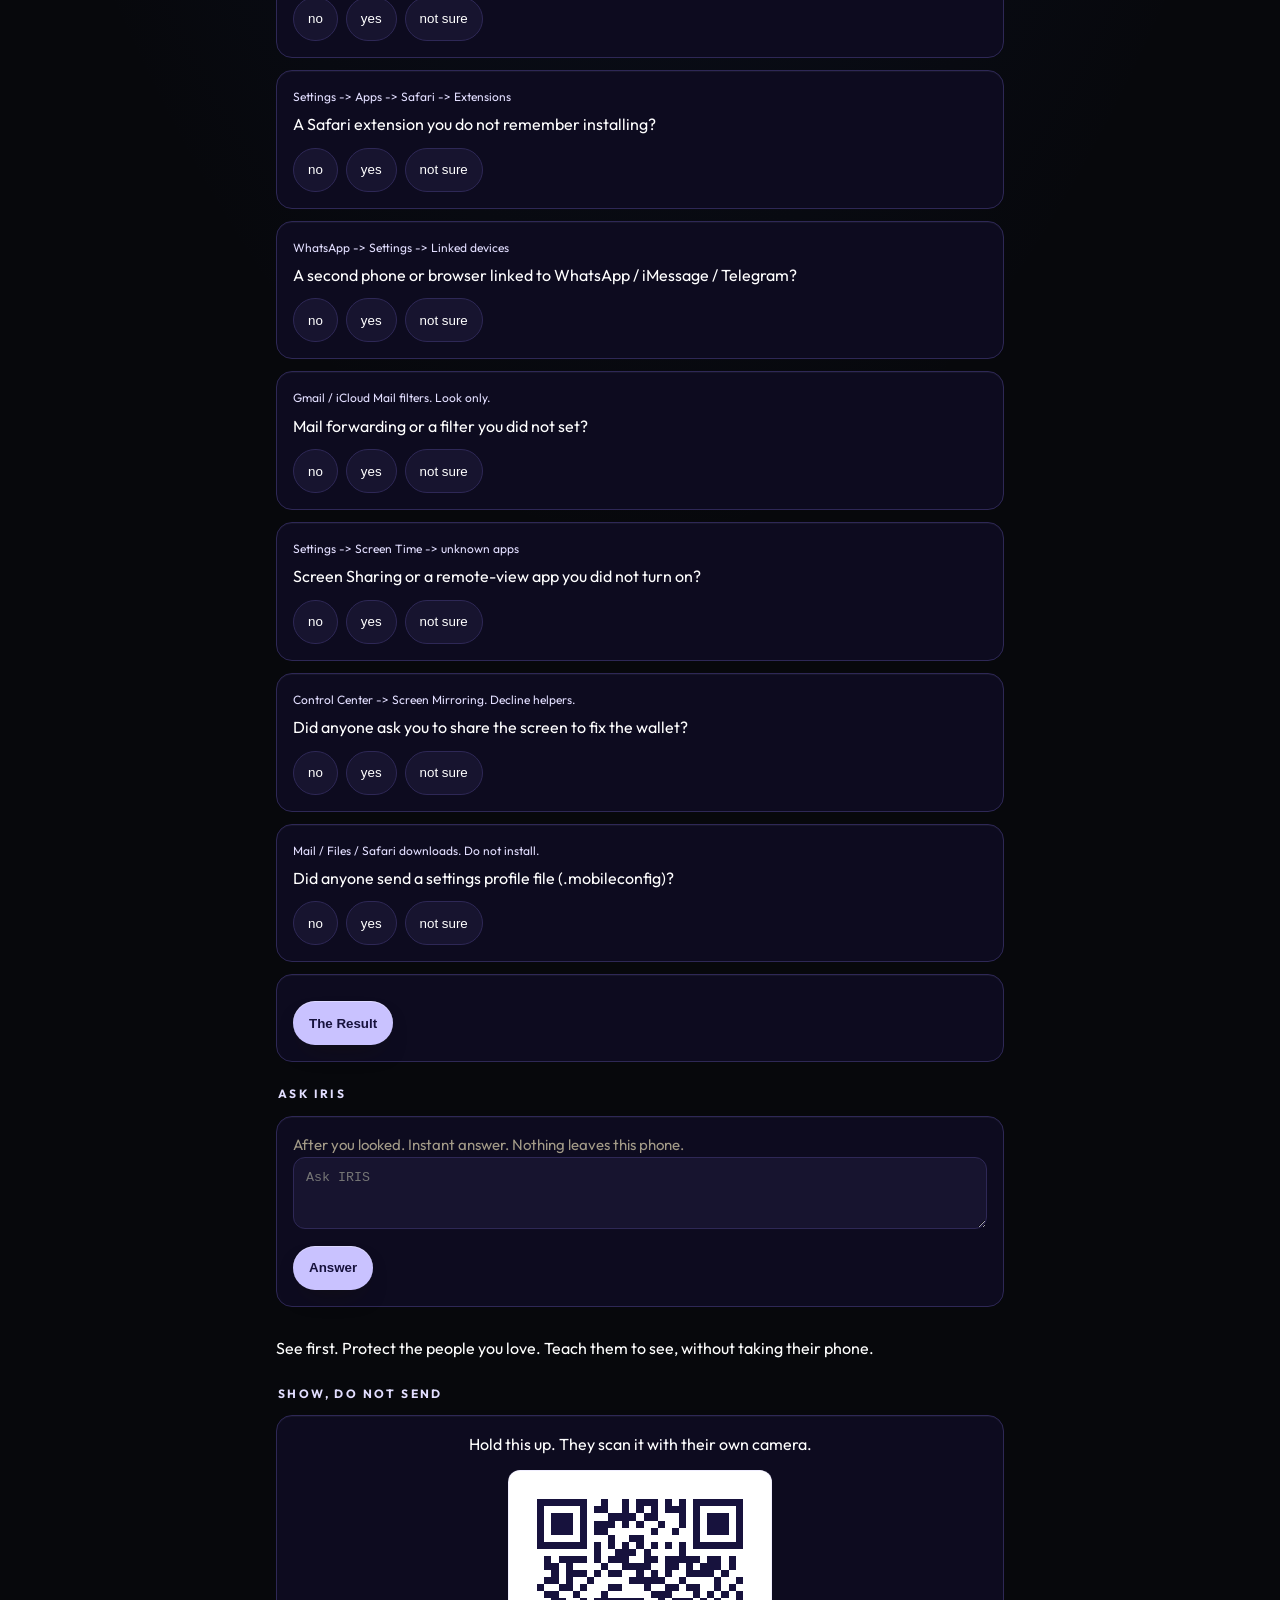
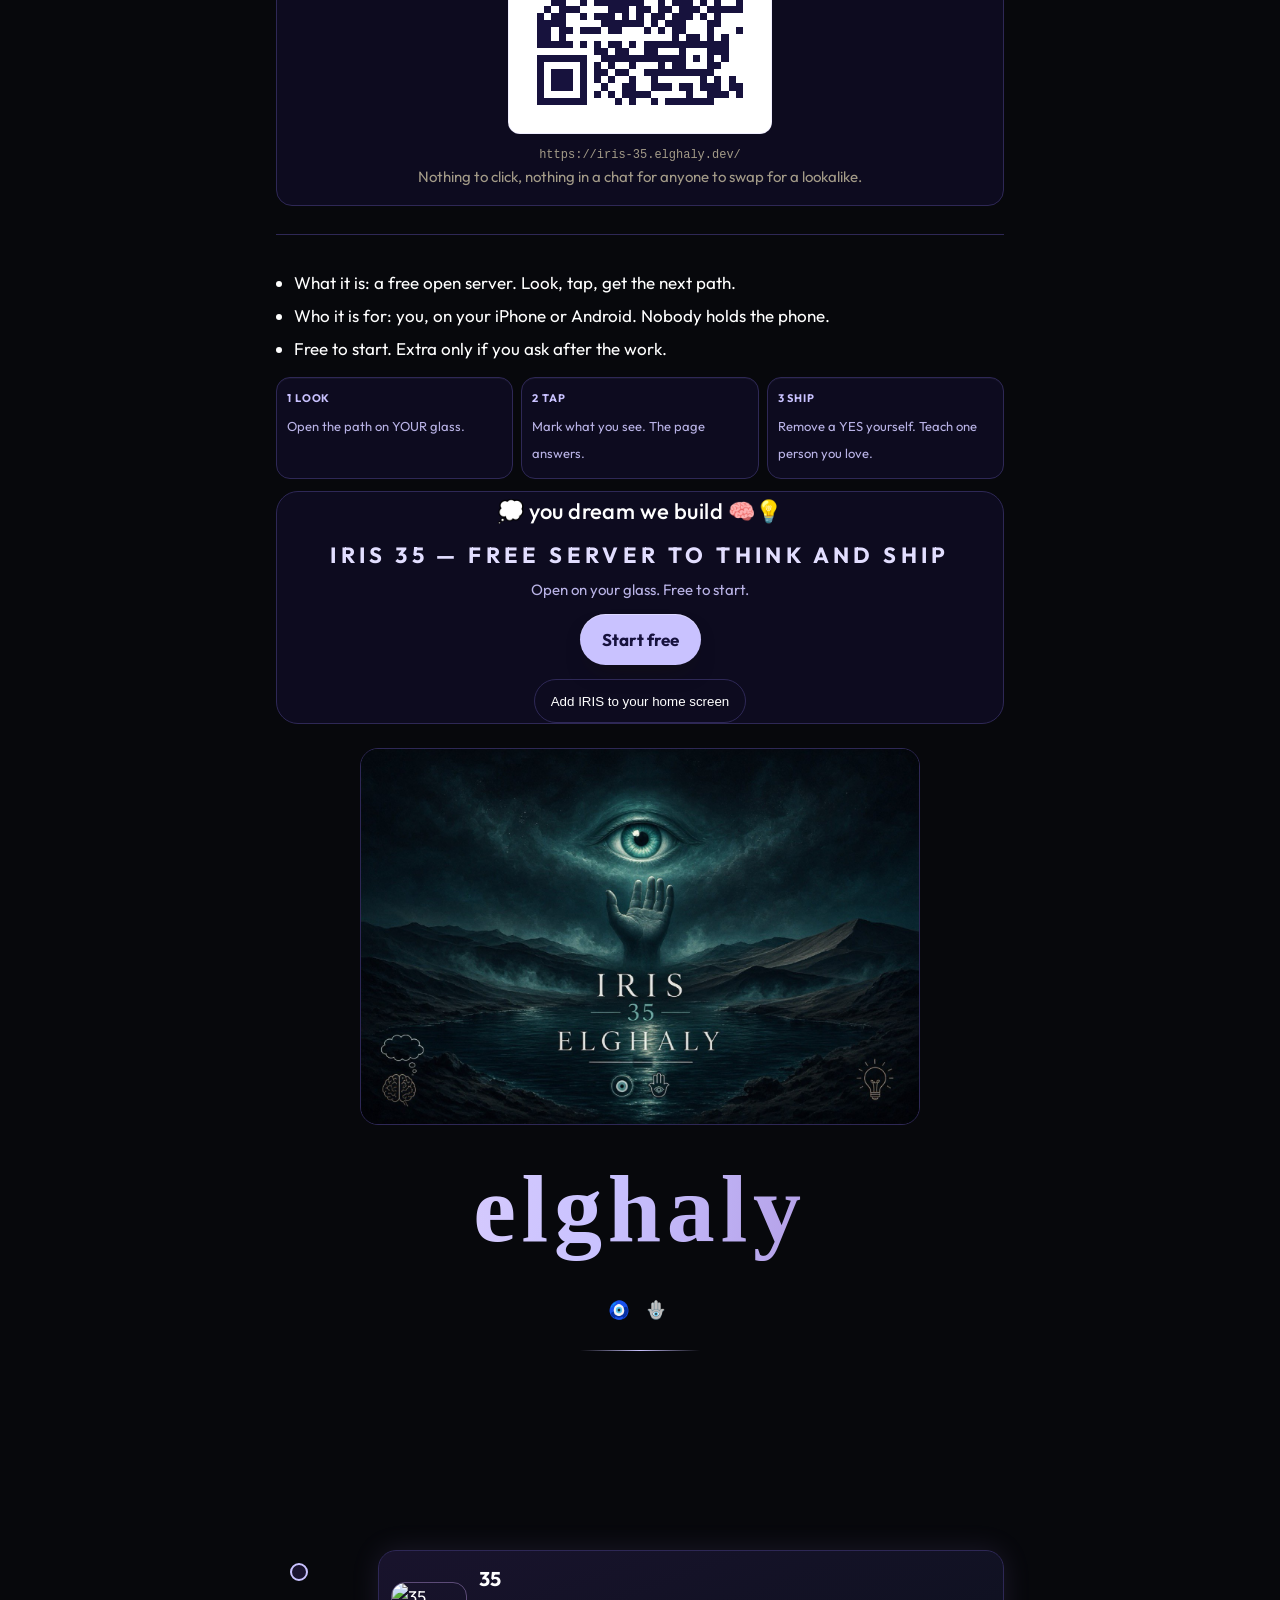
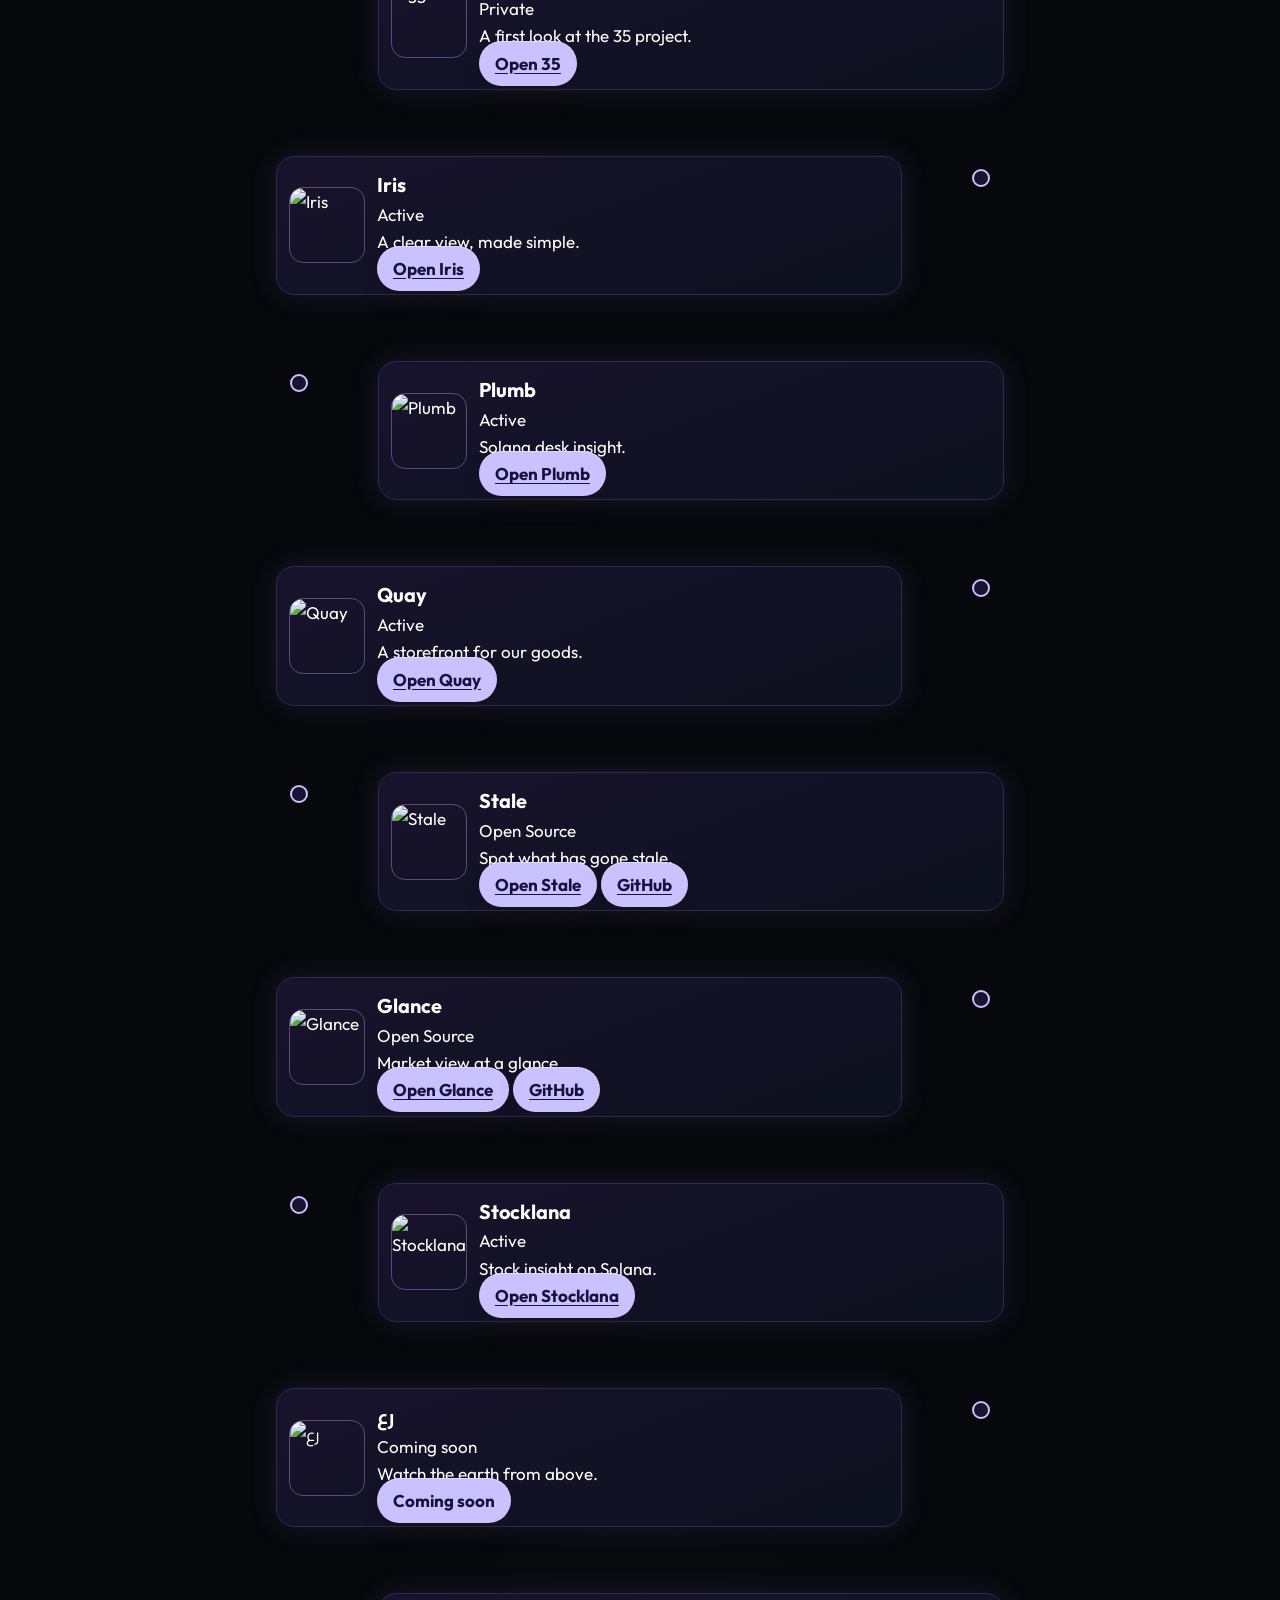
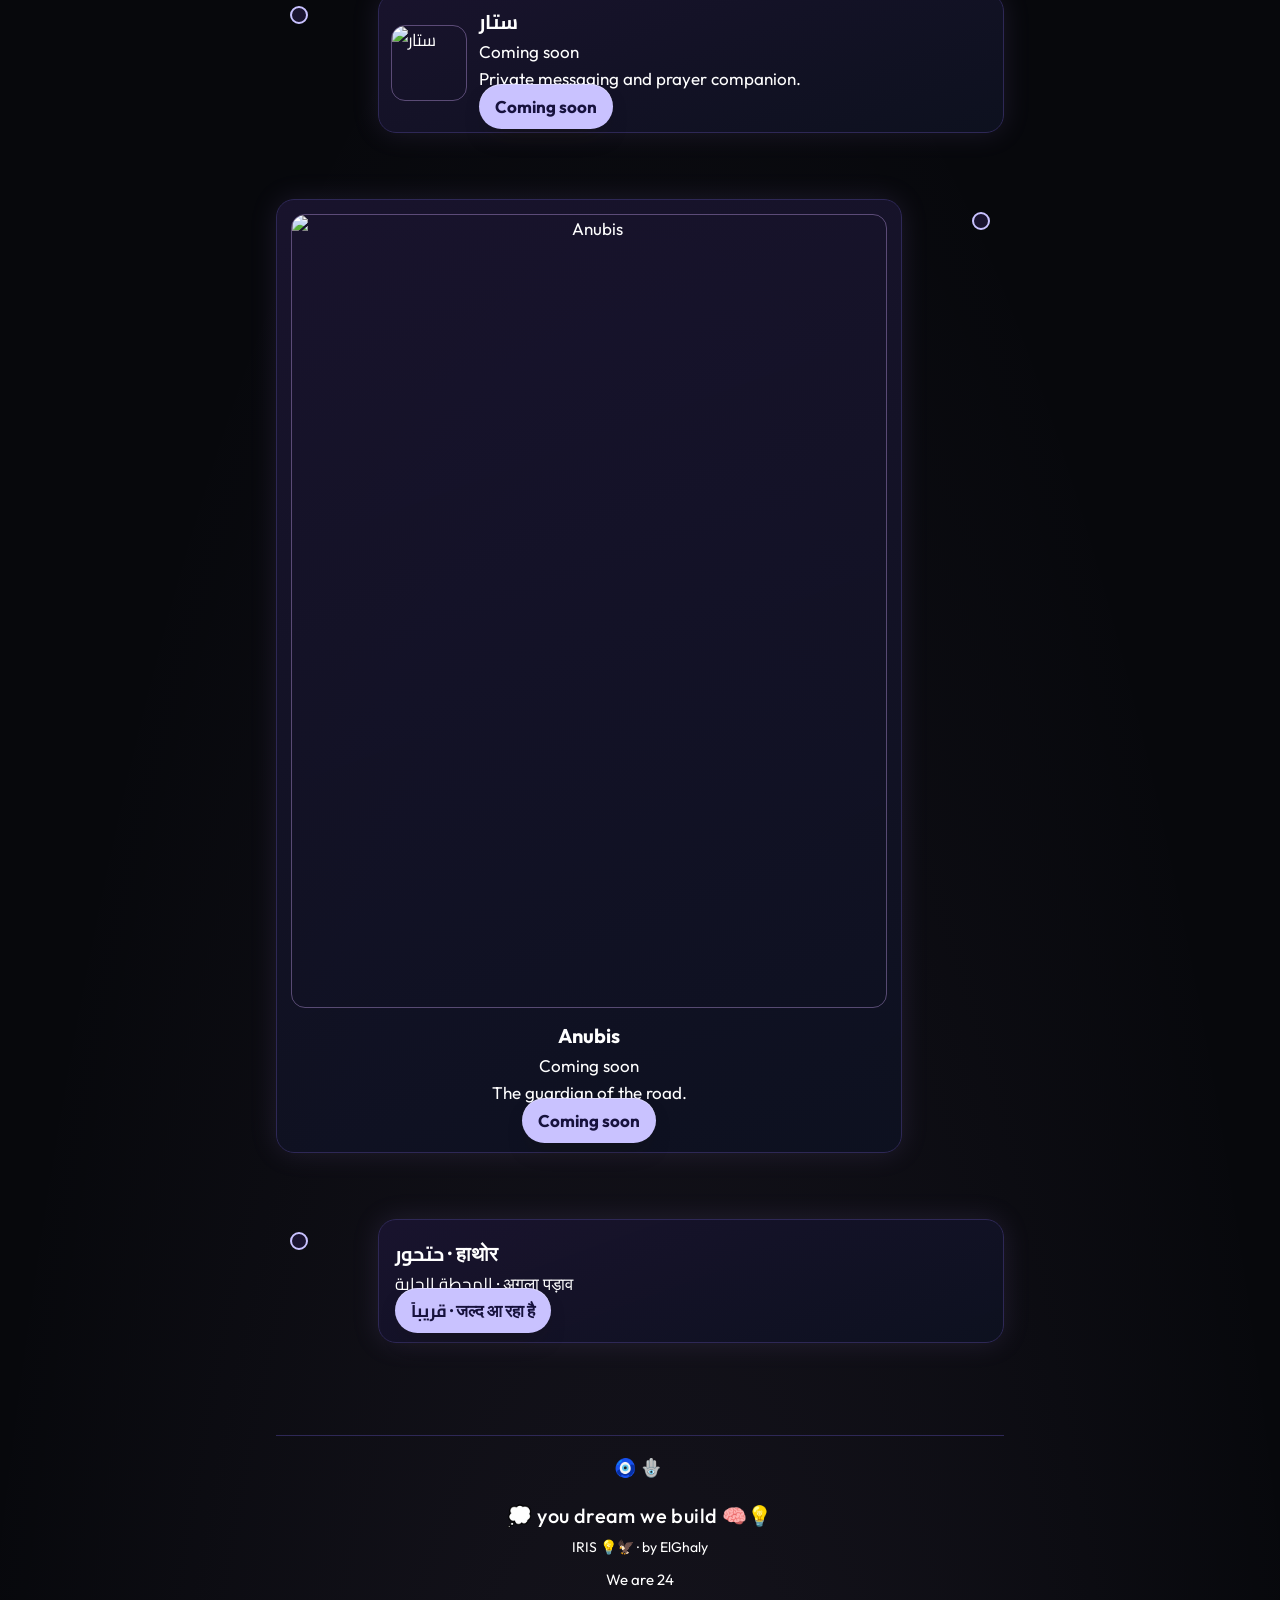
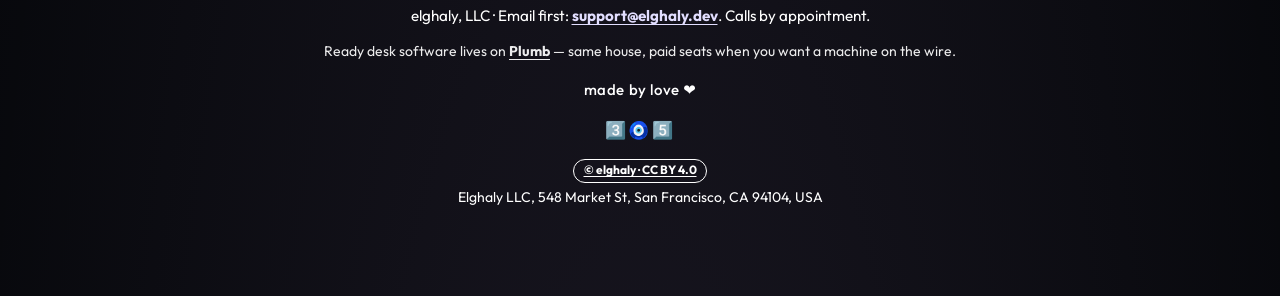
==== commit 743e1982: "signs: drop the cross from the eye art, the signs row and the footer; keep 🧿 🪬 - IMG_6697.jpeg -> IM" ====
--- a/index.html
+++ b/index.html
@@ -295,12 +295,12 @@
       </div>
     </div>
     <div class="eye">
-      <img src="/iris-eye.svg" width="1200" height="630" loading="lazy" decoding="async" data-i18n-alt="eye_alt" alt="The IRIS eye, under a cross, above an open hand"/>
+      <img src="/iris-eye.svg" width="1200" height="630" loading="lazy" decoding="async" data-i18n-alt="eye_alt" alt="The IRIS eye above an open hand"/>
     </div>
   </section>
 
   <h1 class="mark" lang="en" dir="ltr">elghaly</h1>
-<p class="signs" aria-hidden="true">✝️ 🧿 🪬</p>
+<p class="signs" aria-hidden="true">🧿 🪬</p>
 <hr class="rule">
 <svg class="road__svg" aria-hidden="true"><path class="bed" id="bed"/><path class="line" id="line"/></svg>
       <ol class="stops" id="stops" aria-label="Our projects">
@@ -318,7 +318,7 @@
       </ol>
 </main>
   <footer>
-    <p class="marks" aria-hidden="true" dir="ltr">✝️🧿🪬</p>
+    <p class="marks" aria-hidden="true" dir="ltr">🧿🪬</p>
     <p class="tagline tagline-foot" data-i18n="tagline" dir="auto">💭 you dream we build 🧠💡</p>
     <p data-i18n="by" dir="auto">IRIS 💡🦅 · by ElGhaly</p>
     <p class="we-are"><span data-i18n="we_are">We are 24</span></p>
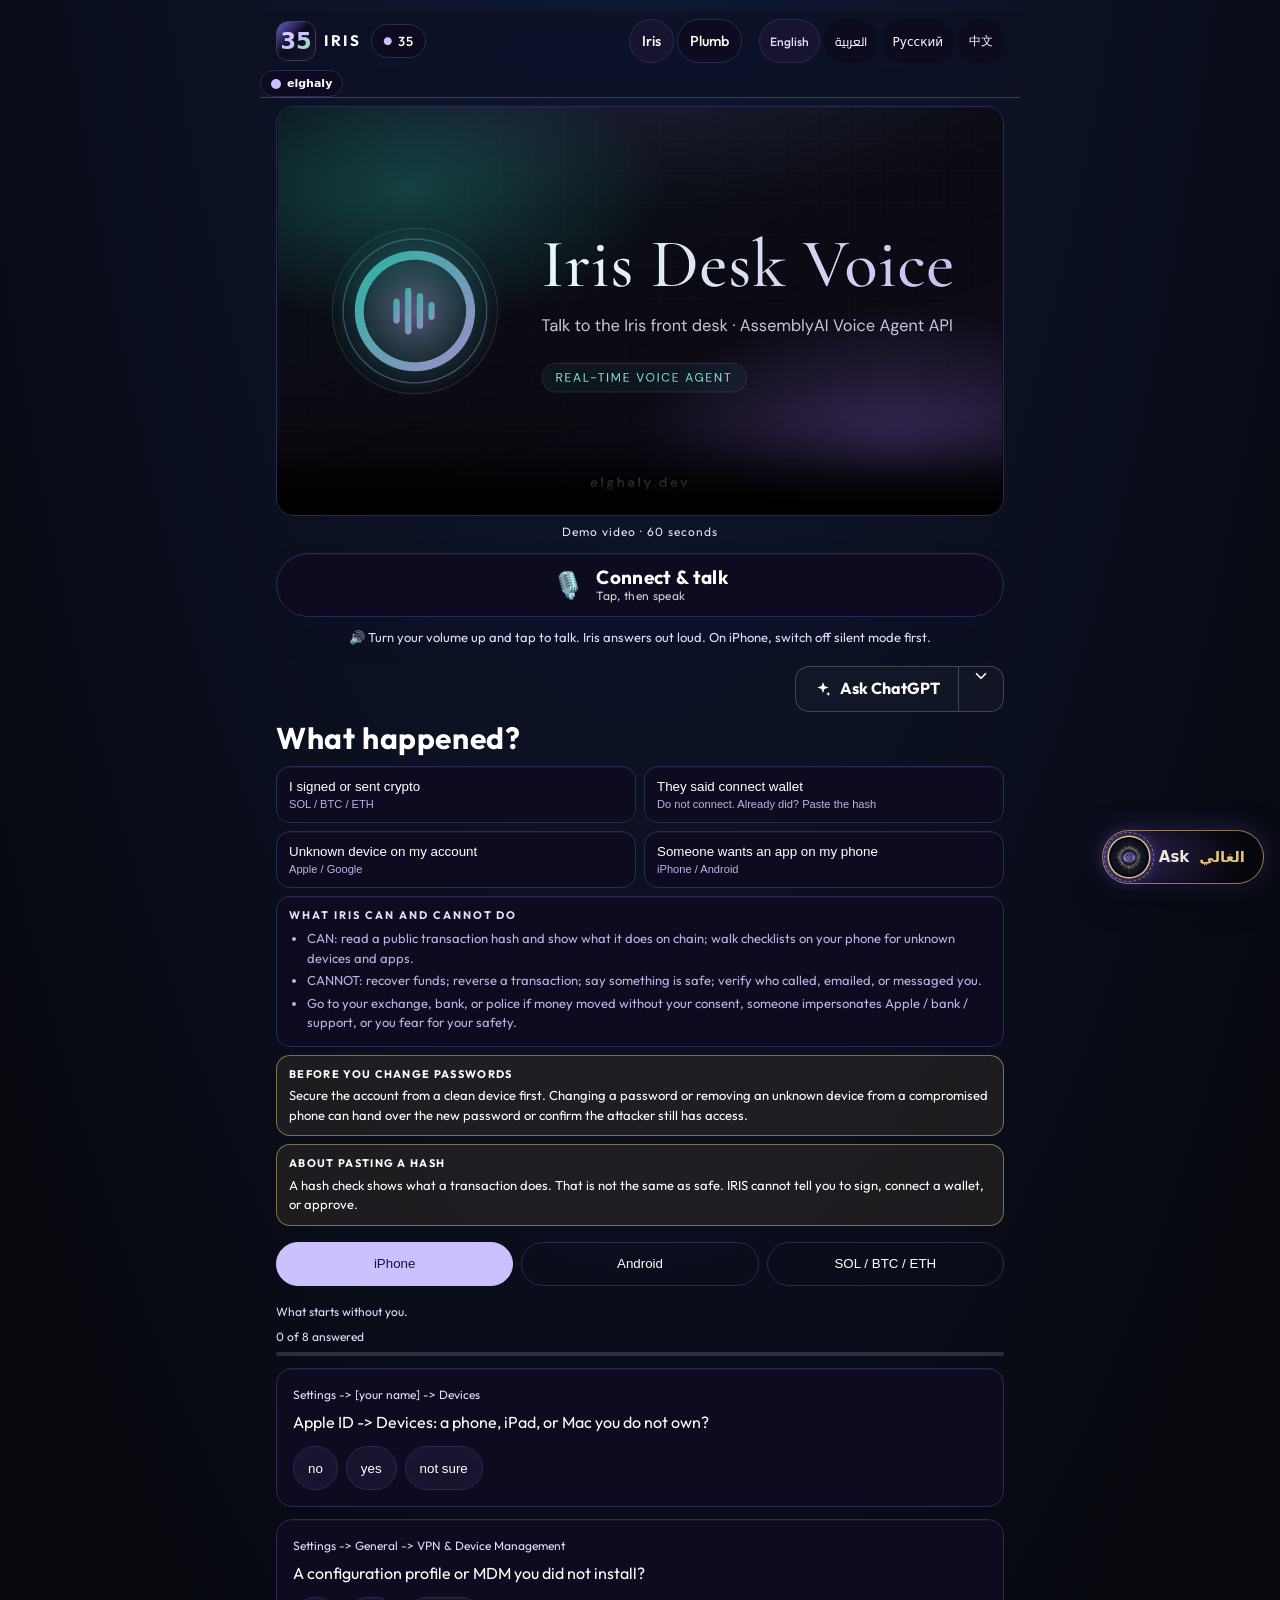
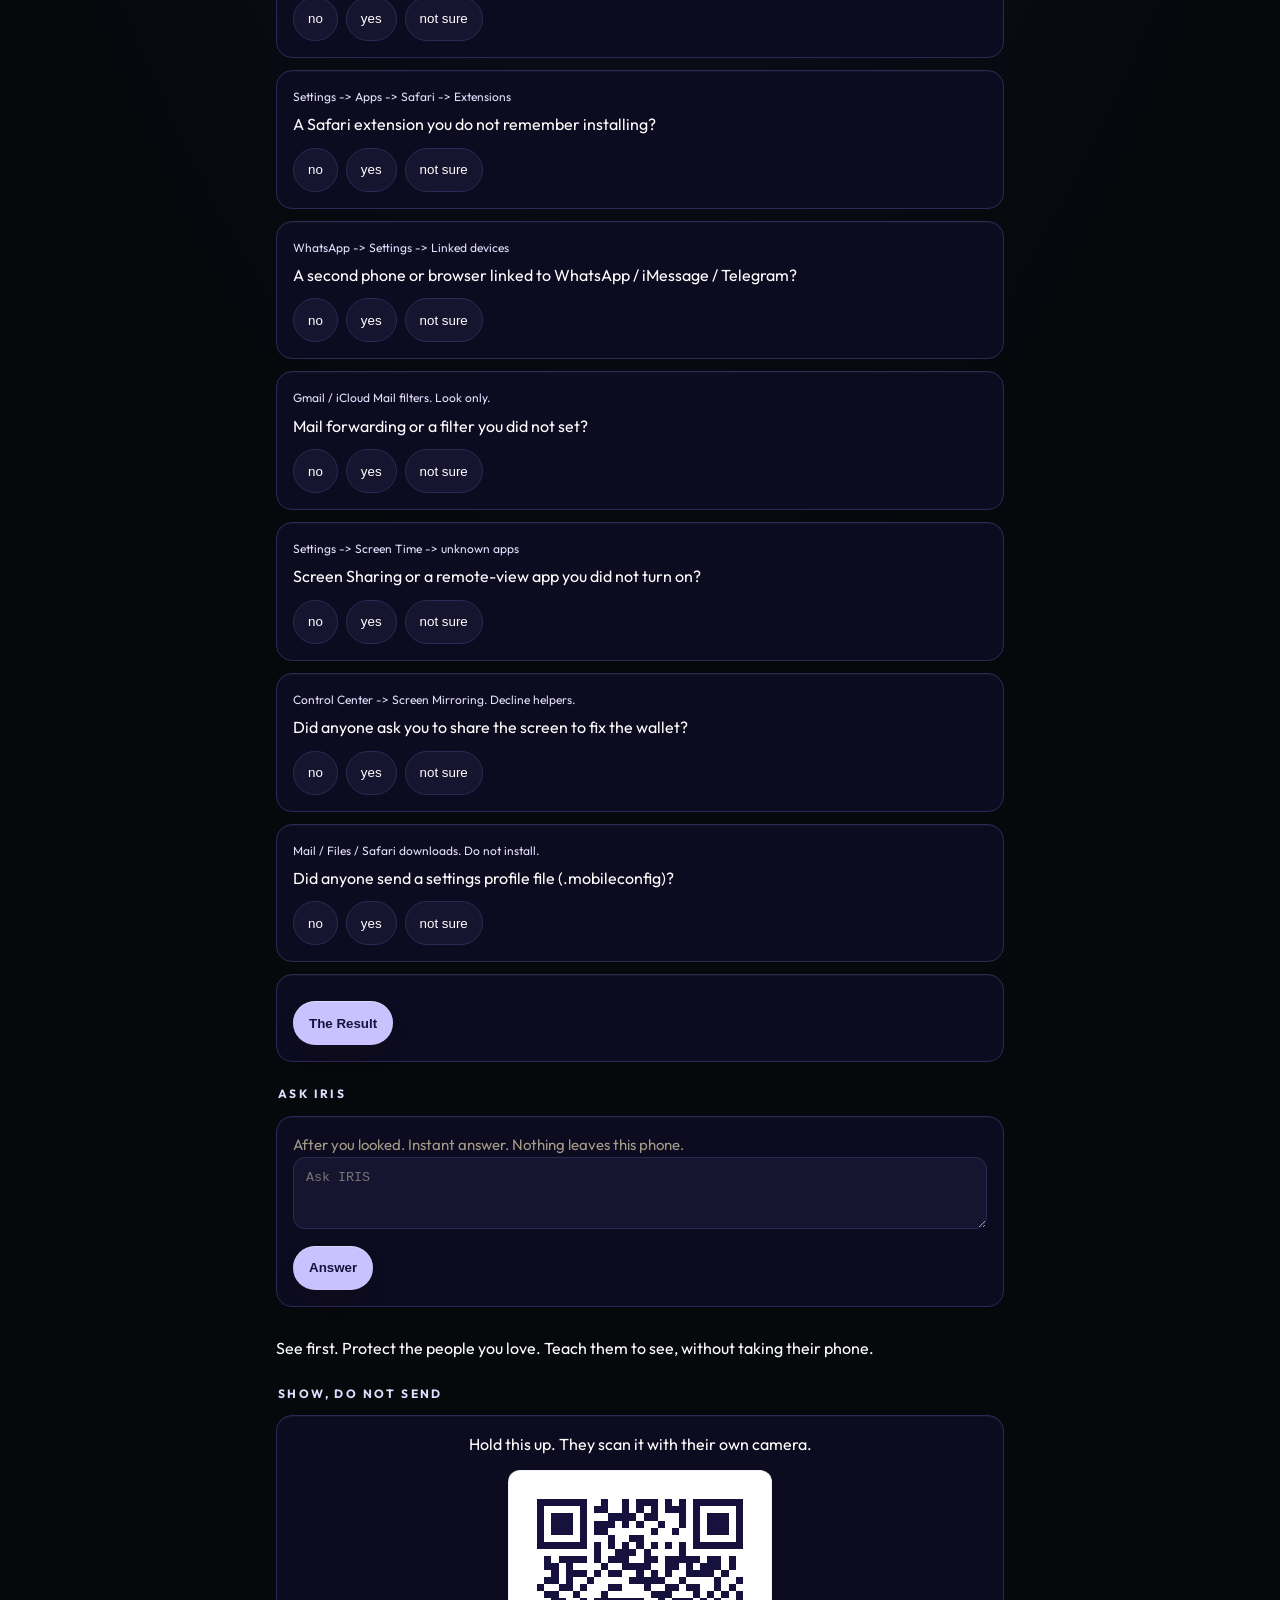
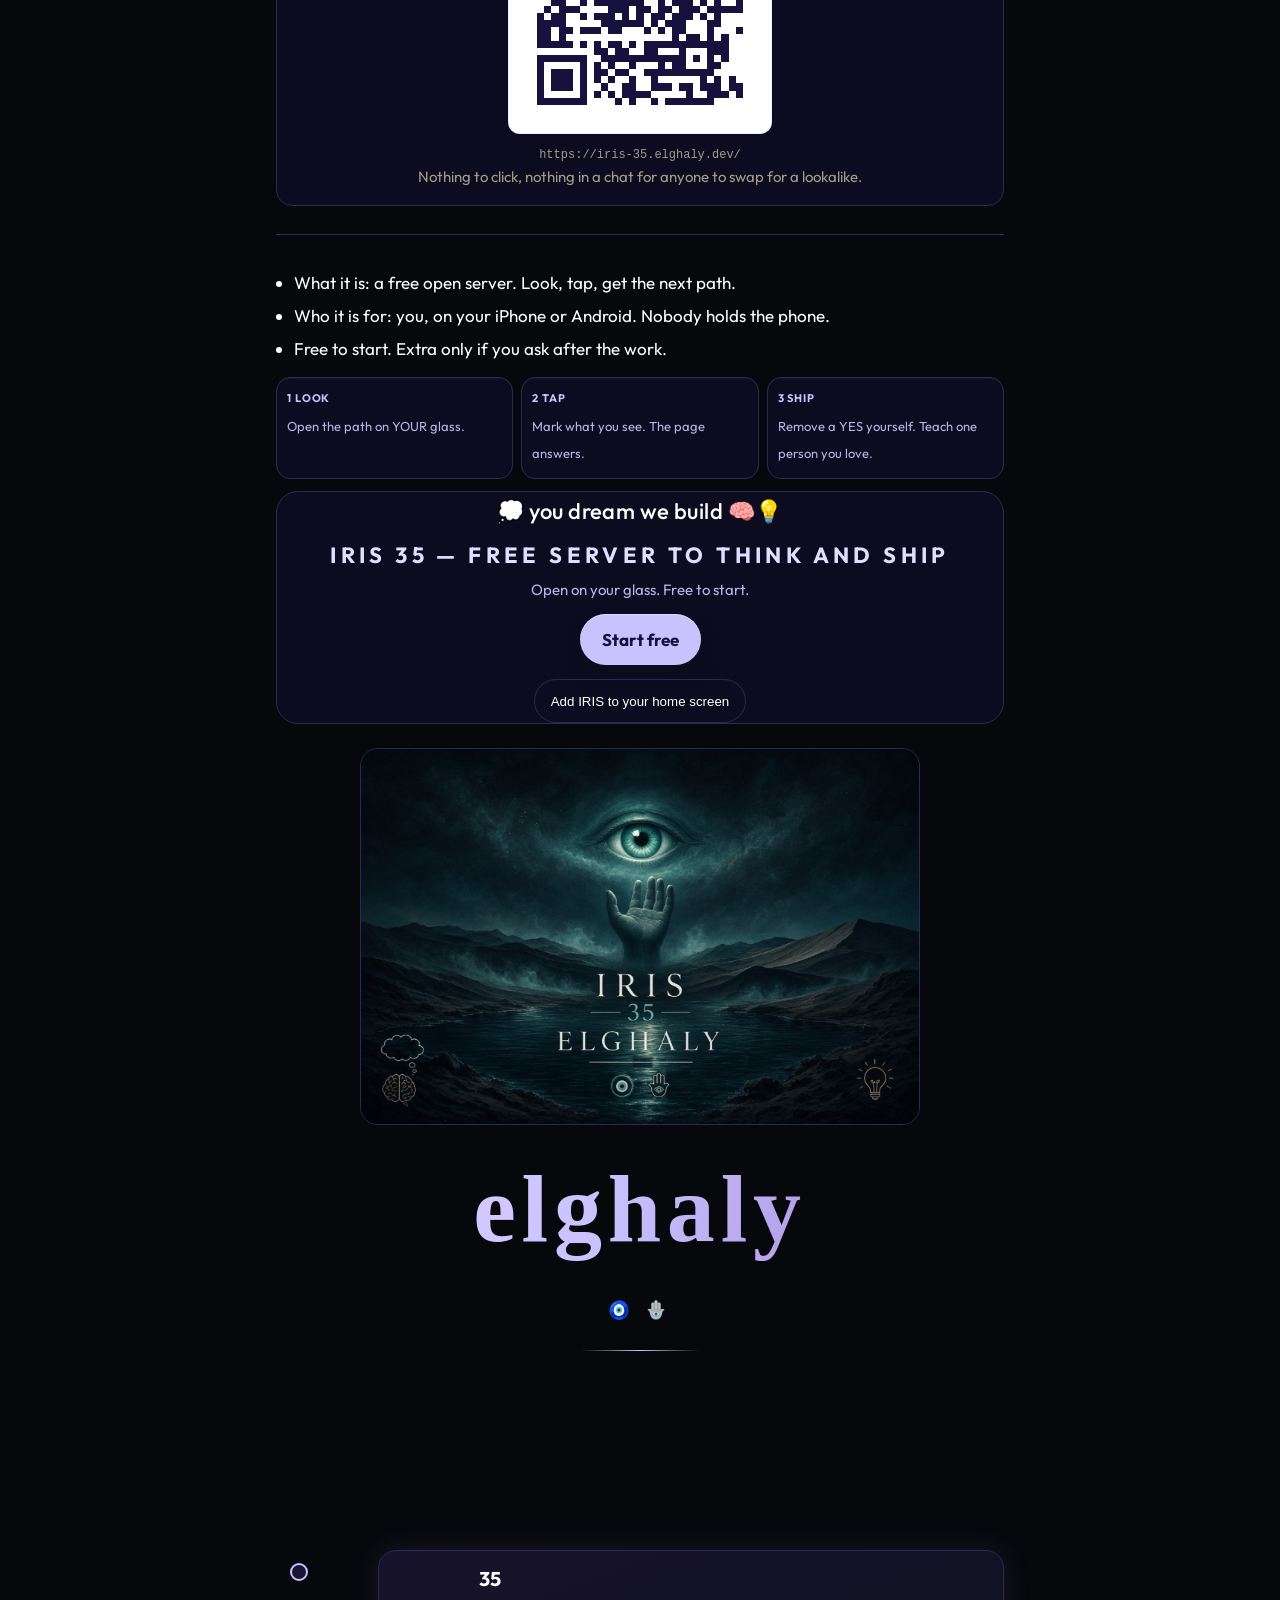
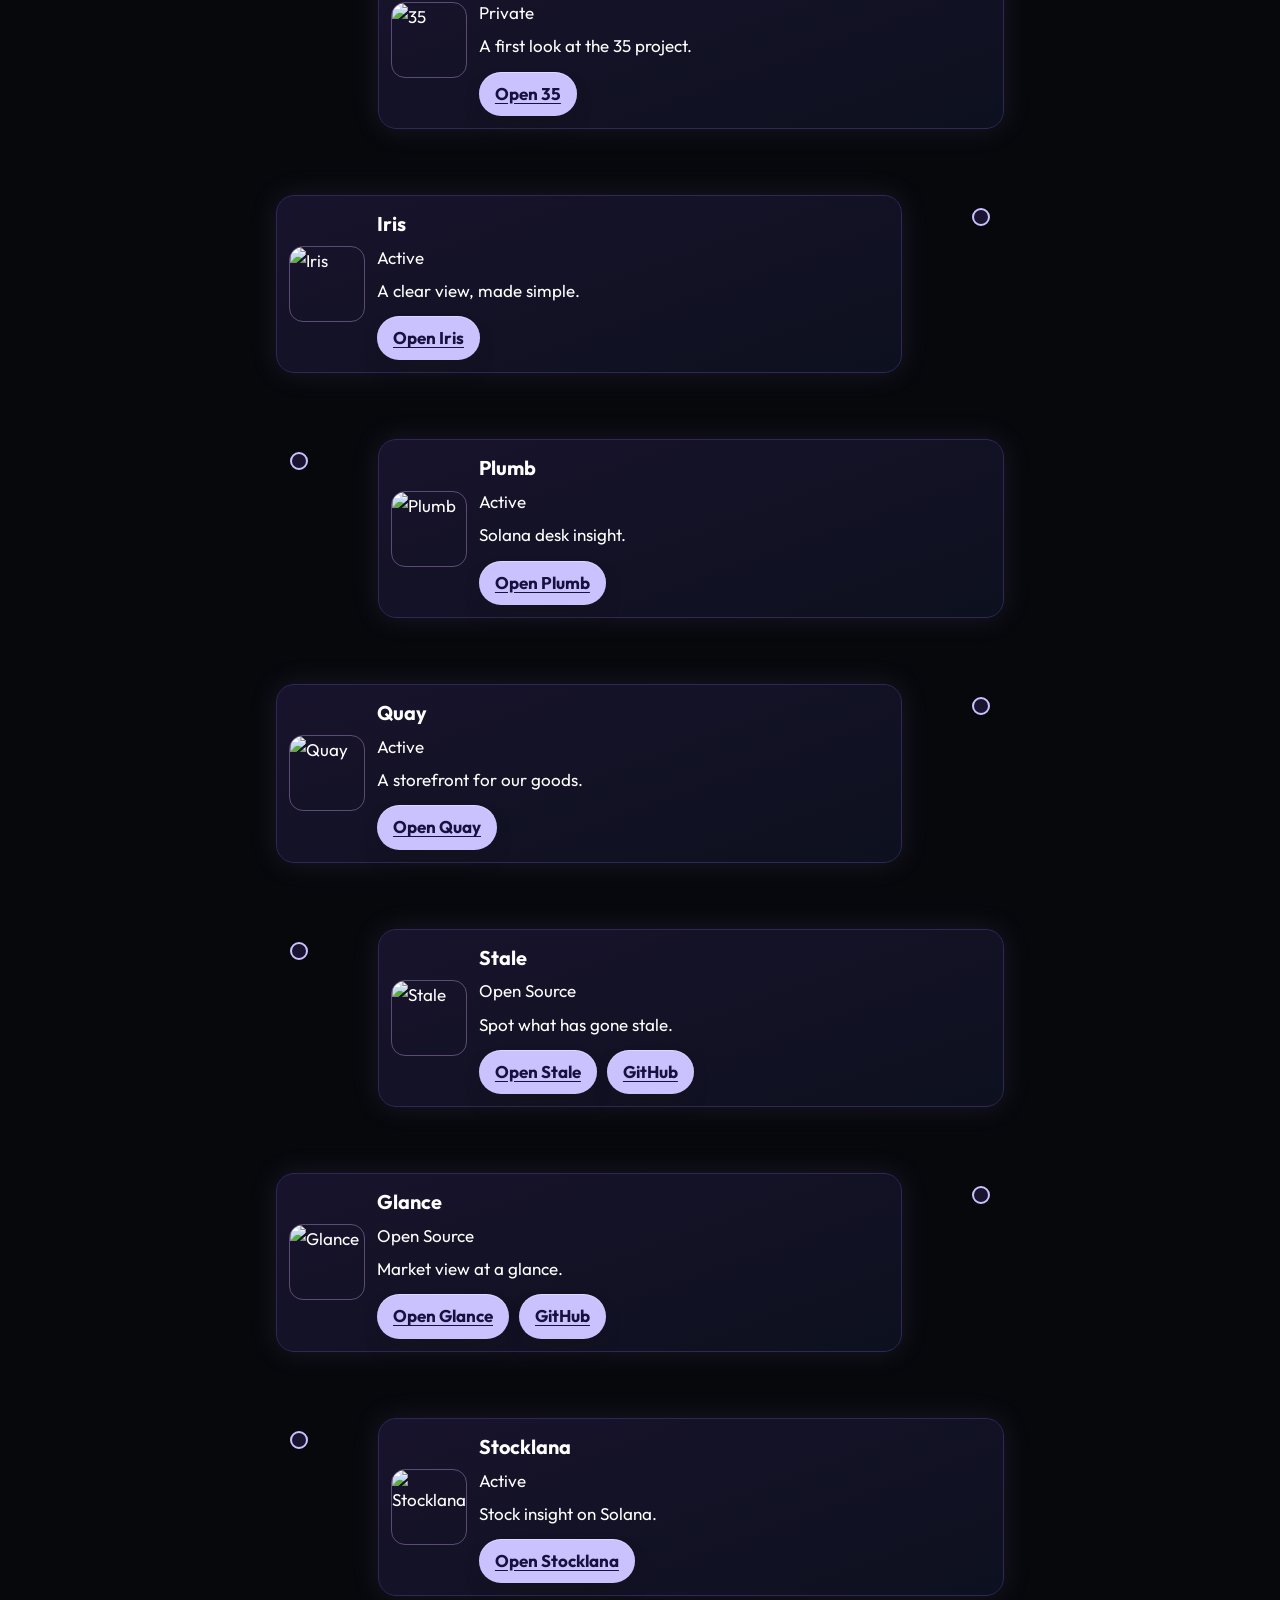
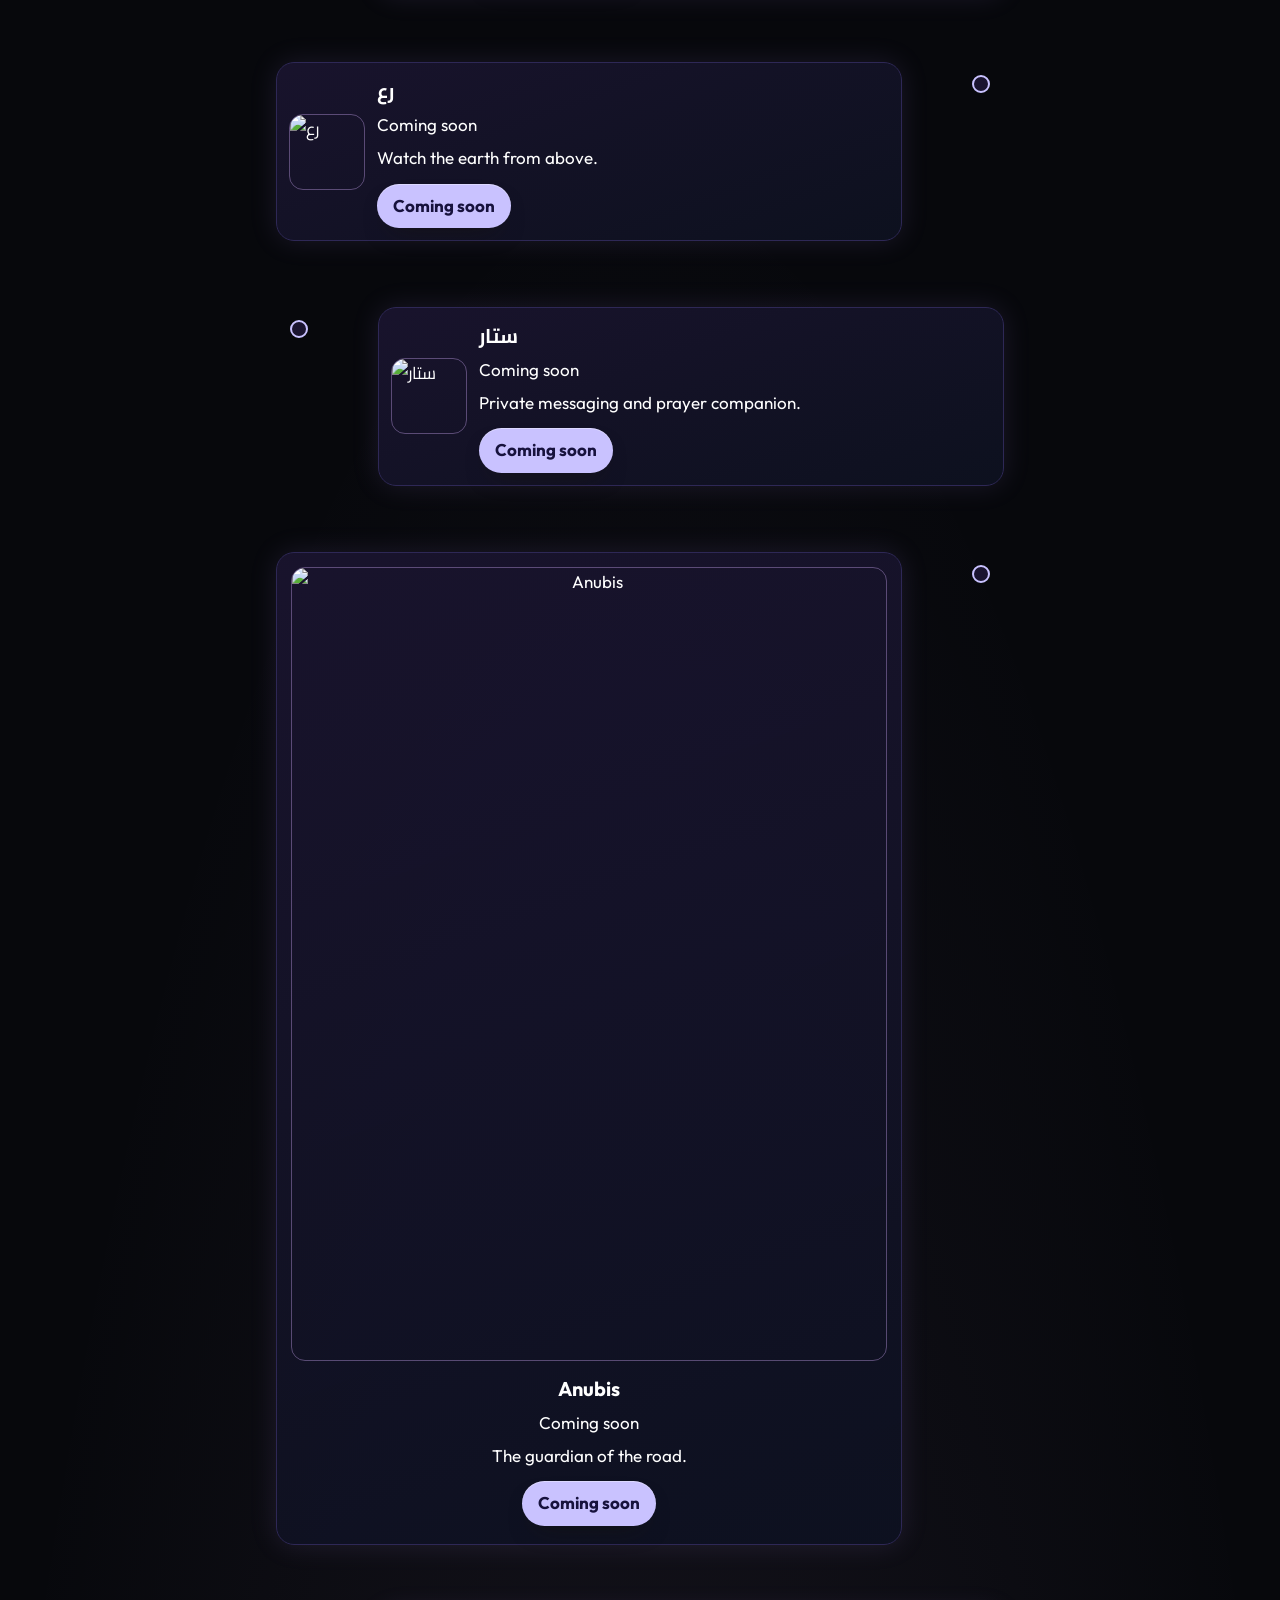
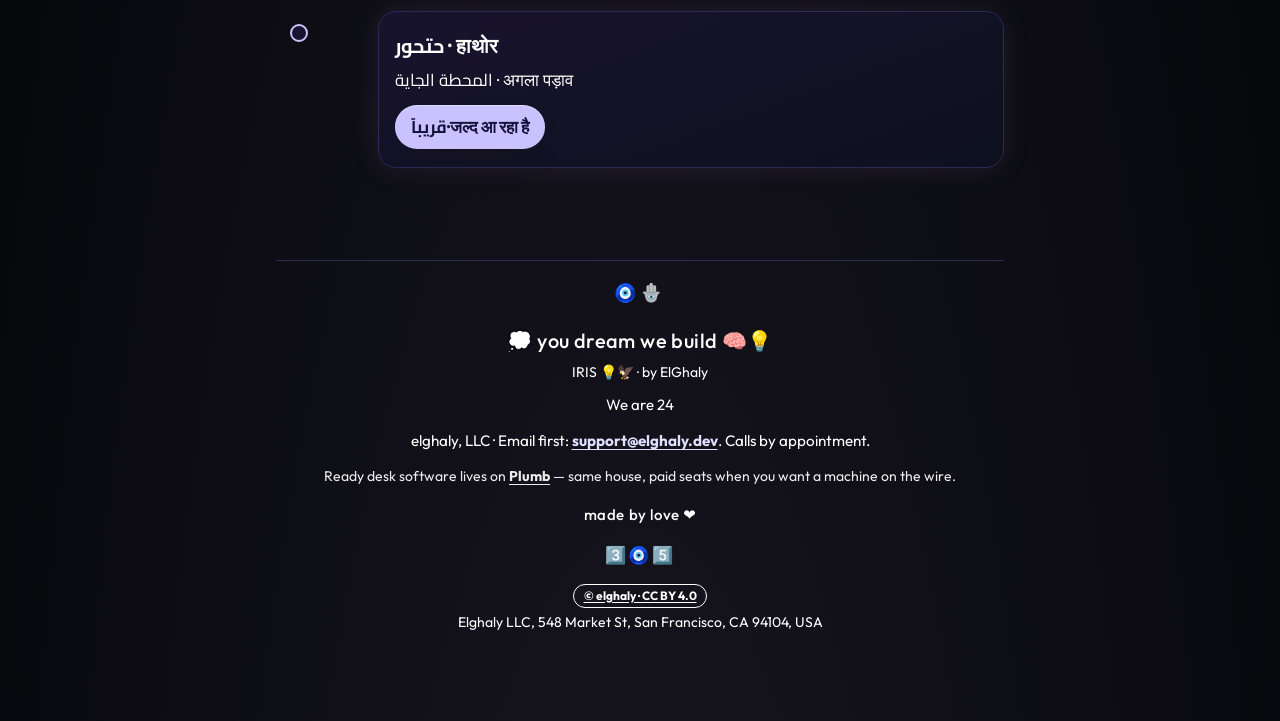
==== commit 2d5df260: "road cards: status tag and button on their own rows; themes.js by absolute path - index.html: inside" ====
--- a/index.html
+++ b/index.html
@@ -166,6 +166,12 @@
 .st .node{transition:none}
 .st .card{width:100%;background:linear-gradient(160deg,rgba(26,20,48,.9),rgba(13,17,32,.92));border:1px solid var(--line);border-radius:var(--radius);padding:12px;display:flex;gap:12px;align-items:center;box-shadow:0 0 28px rgba(159,127,209,.14)}
 .st .card img{width:76px;height:76px;border-radius:14px;object-fit:cover;flex:none;border:1px solid rgba(196,161,236,.4)}
+/* Road cards: the status tag and the button each get their own row, so neither sits on the text. */
+.st .txt{min-width:0}
+.st .txt .pill{display:inline-block;margin:4px 0 2px}
+.st .txt p{margin:4px 0 0}
+.st .txt .go{display:inline-flex;align-items:center;justify-content:center;margin:12px 0 0;margin-inline-end:6px;line-height:1.2}
+.st.portrait .txt .go{margin-inline:3px}
 </style>
 </head>
 <body>
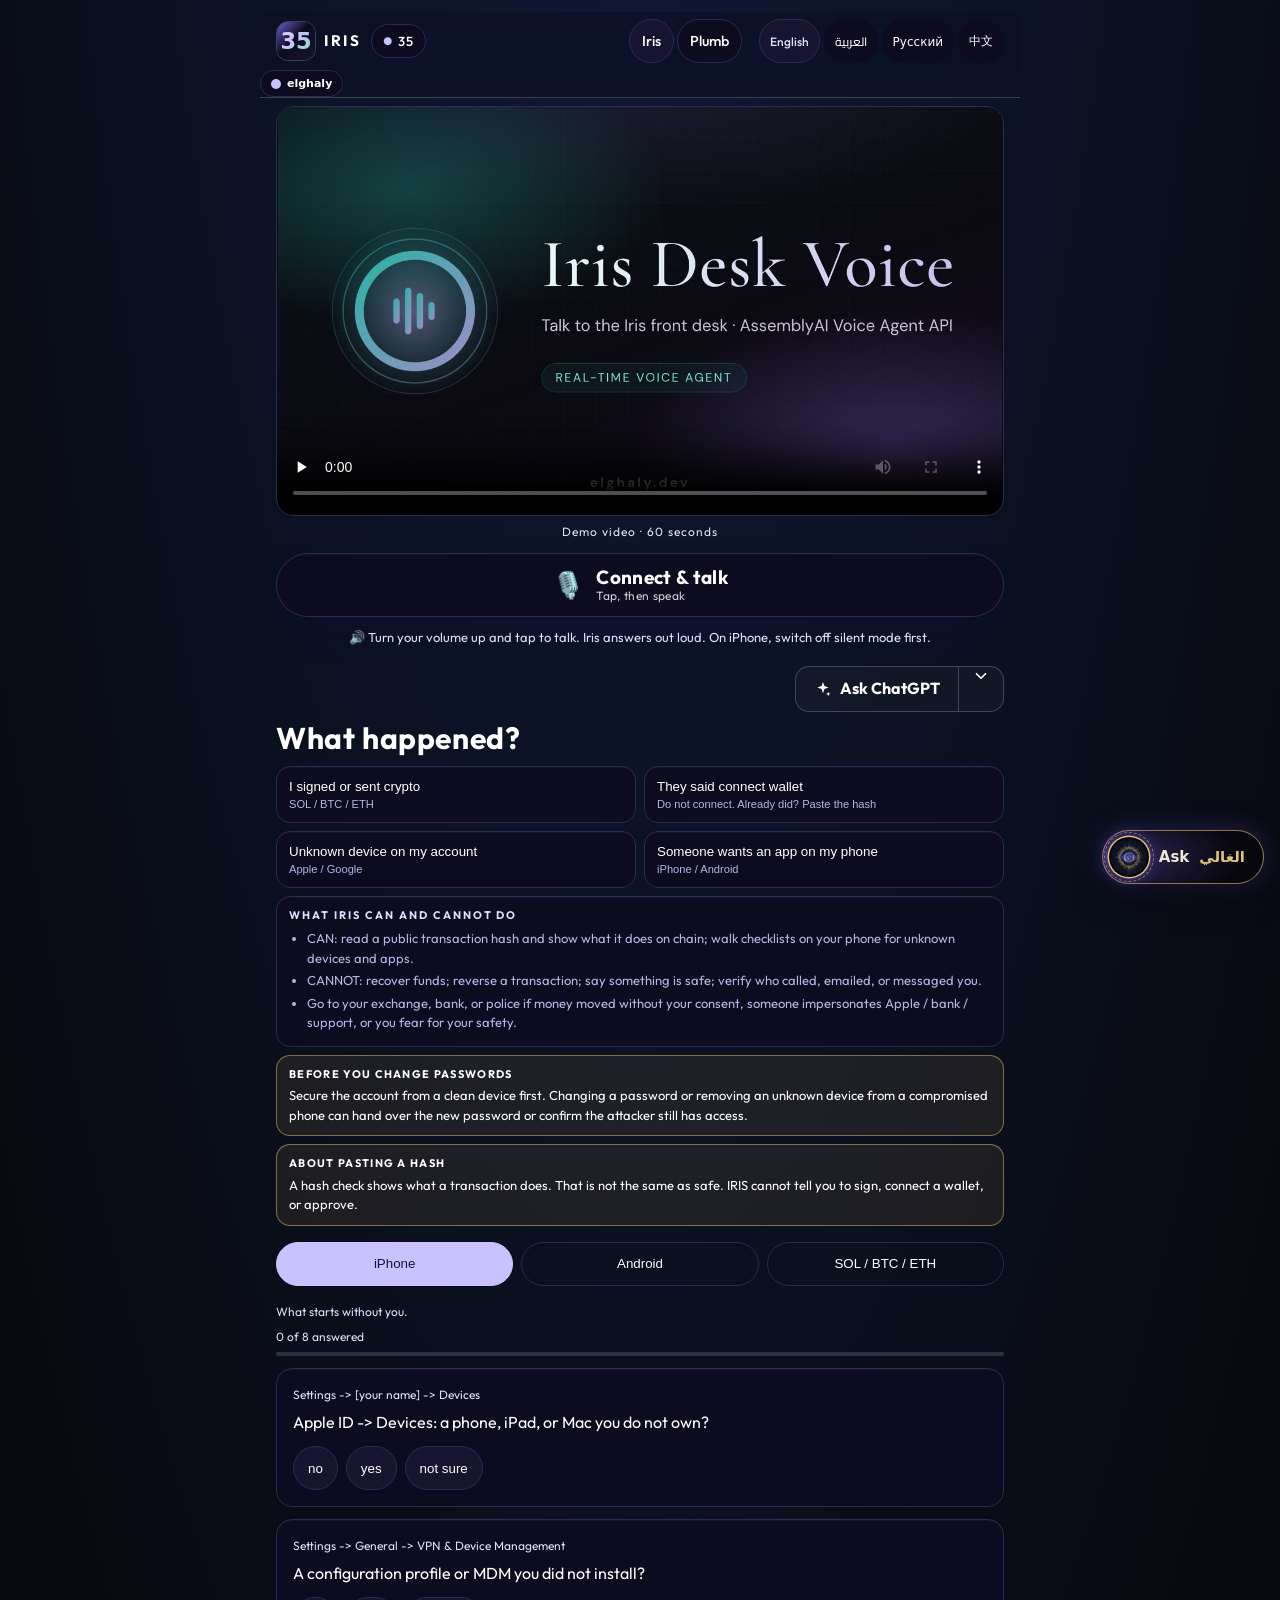
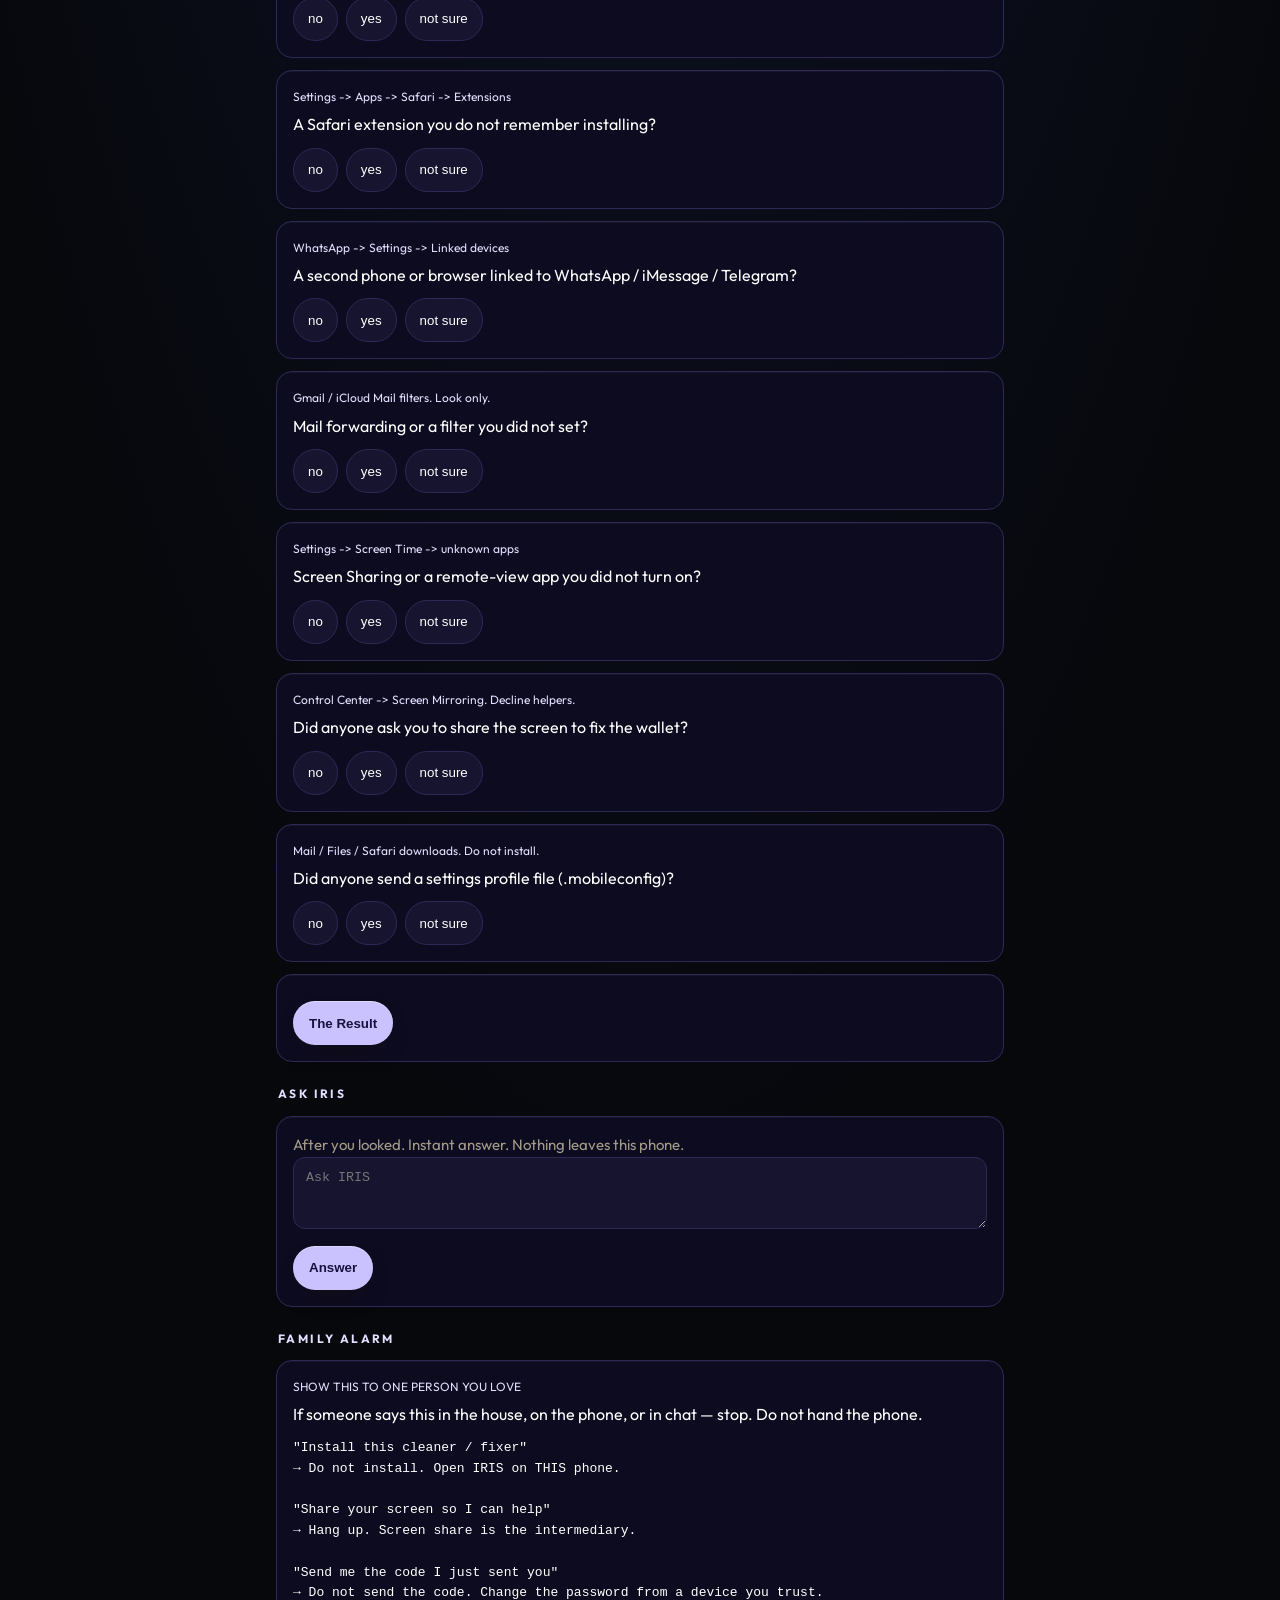
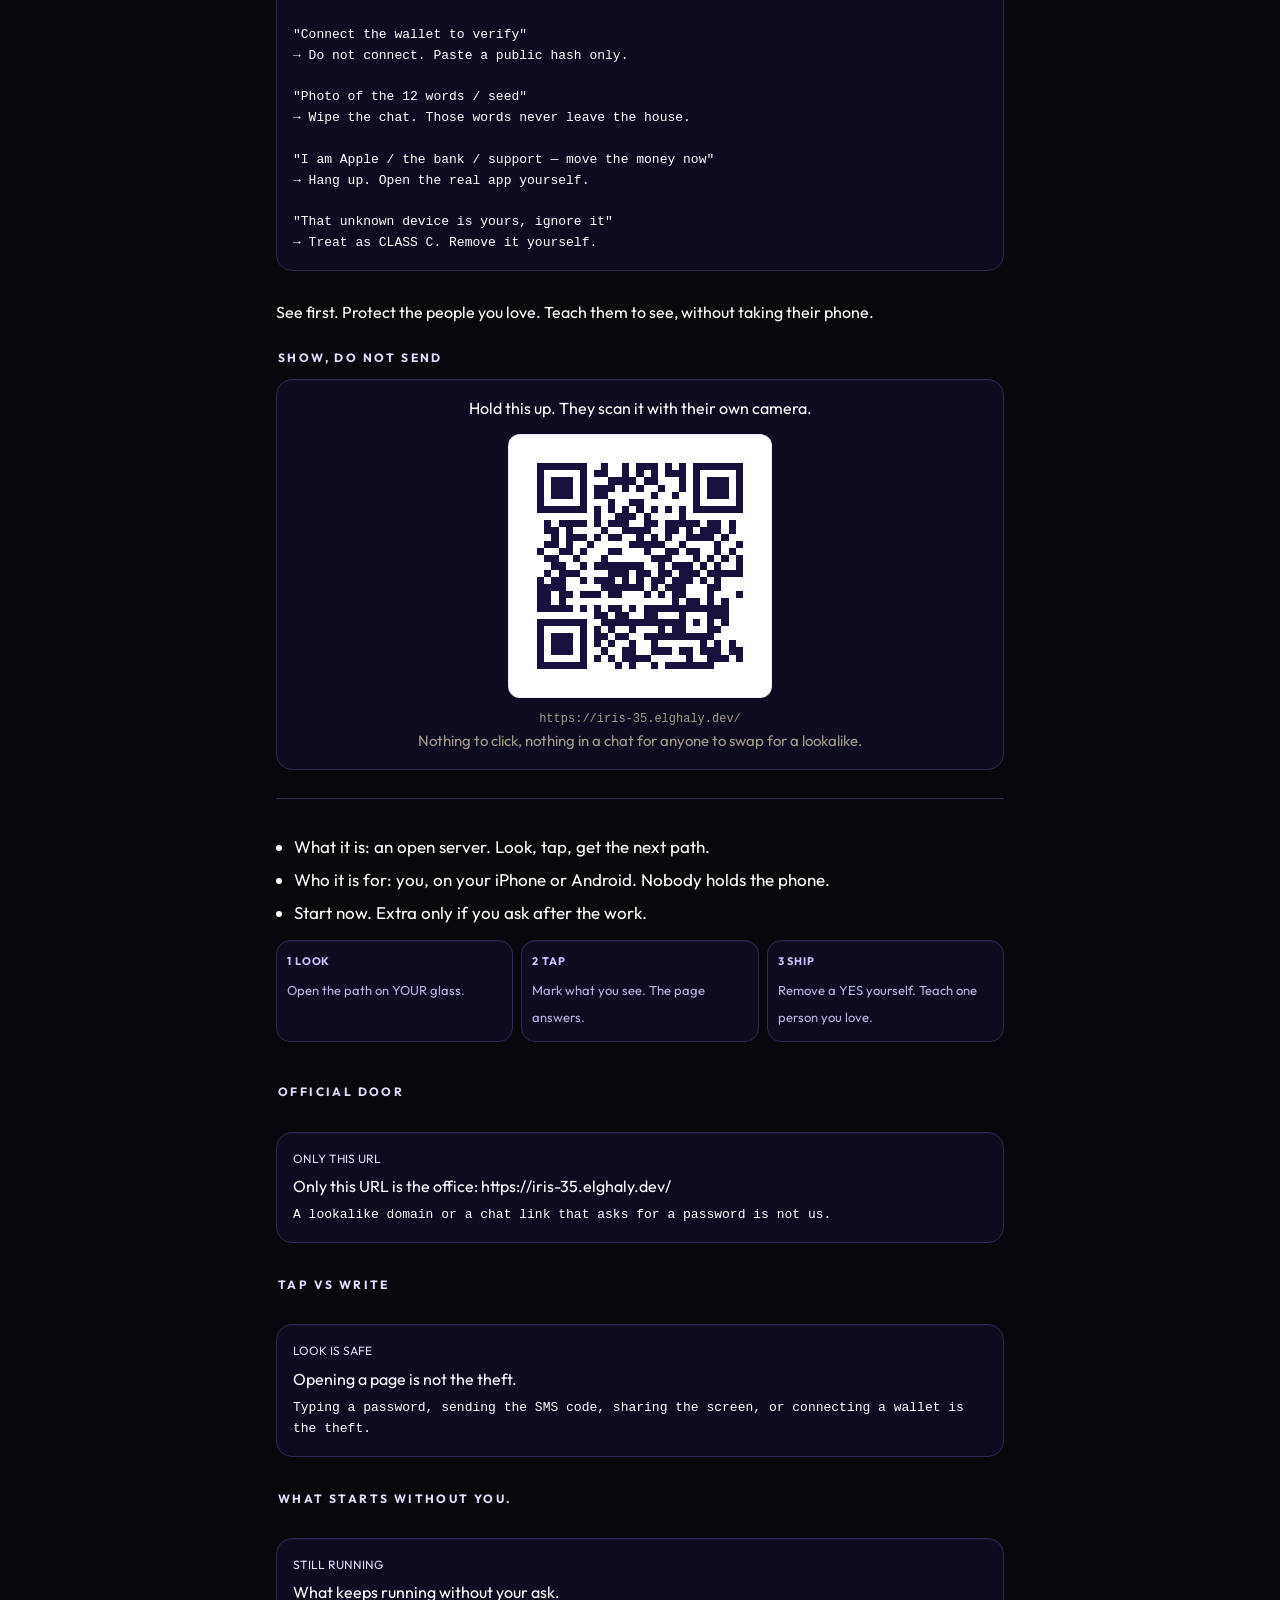
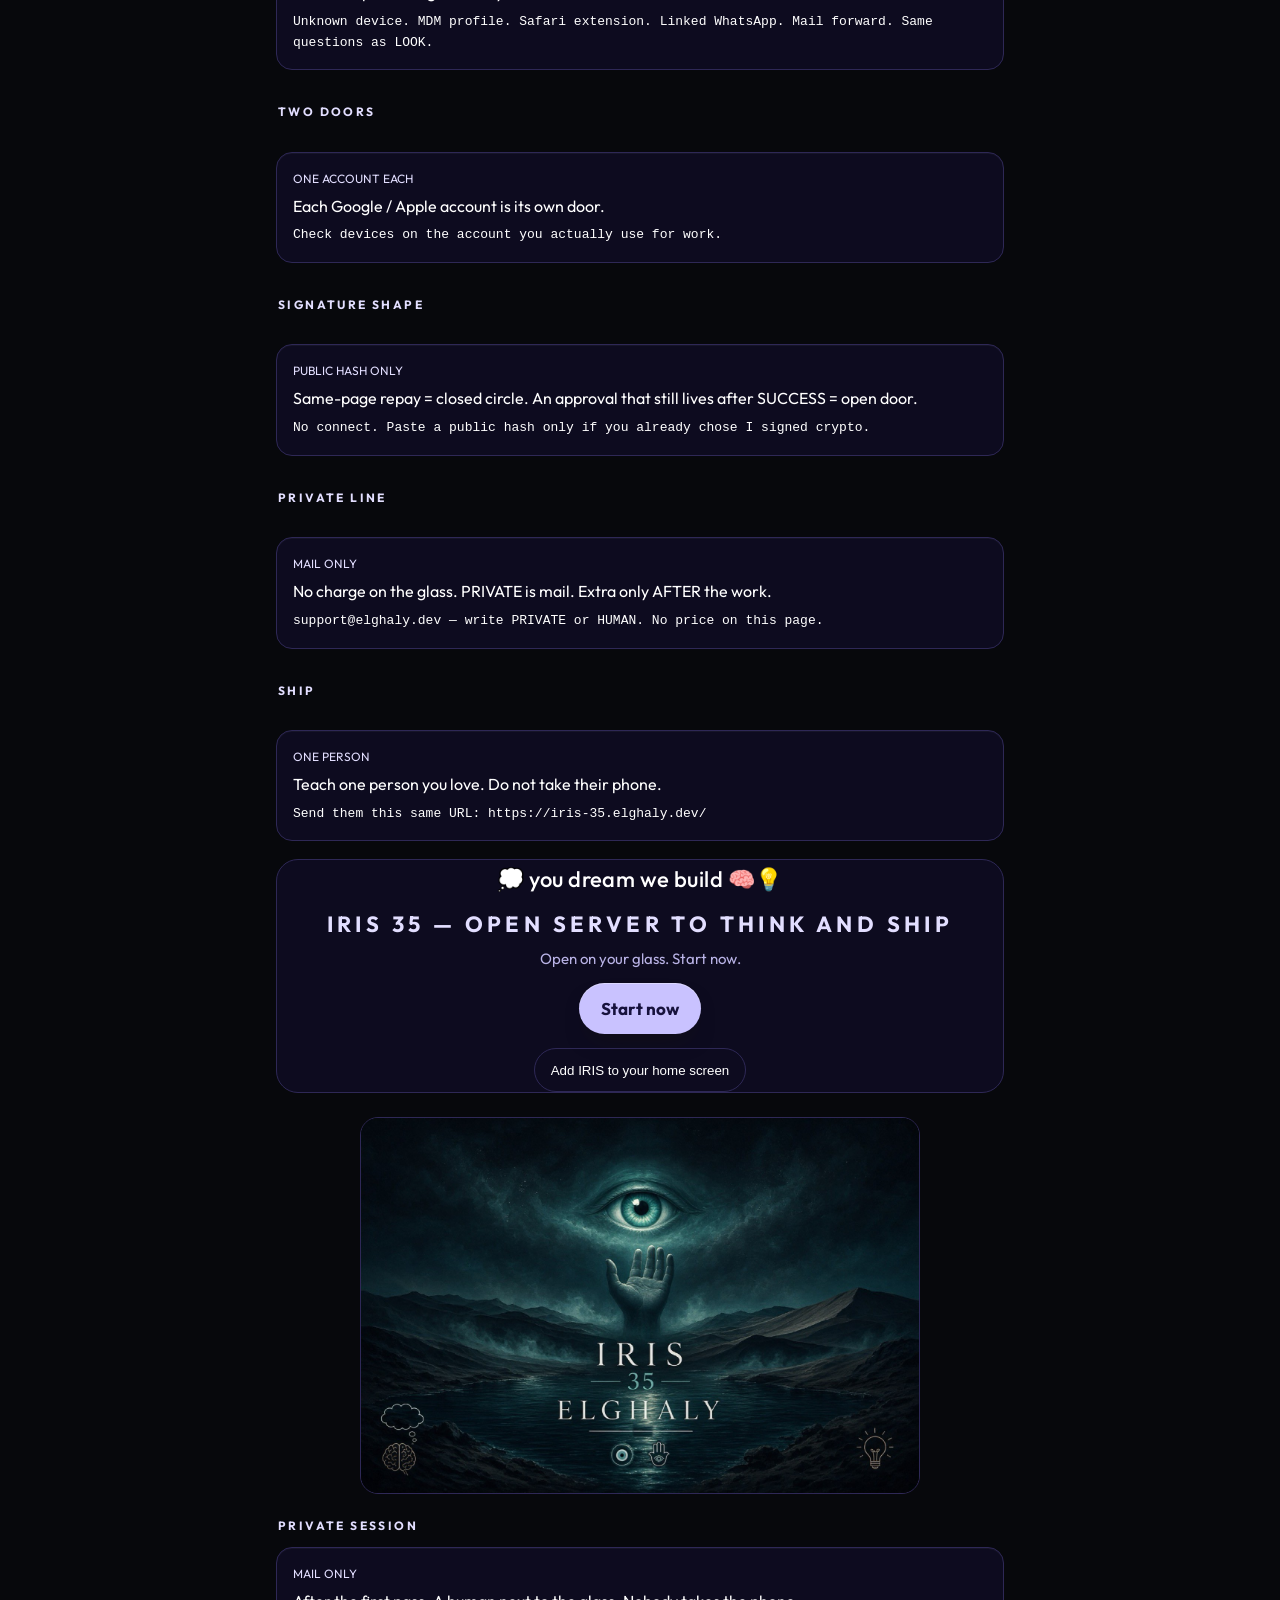
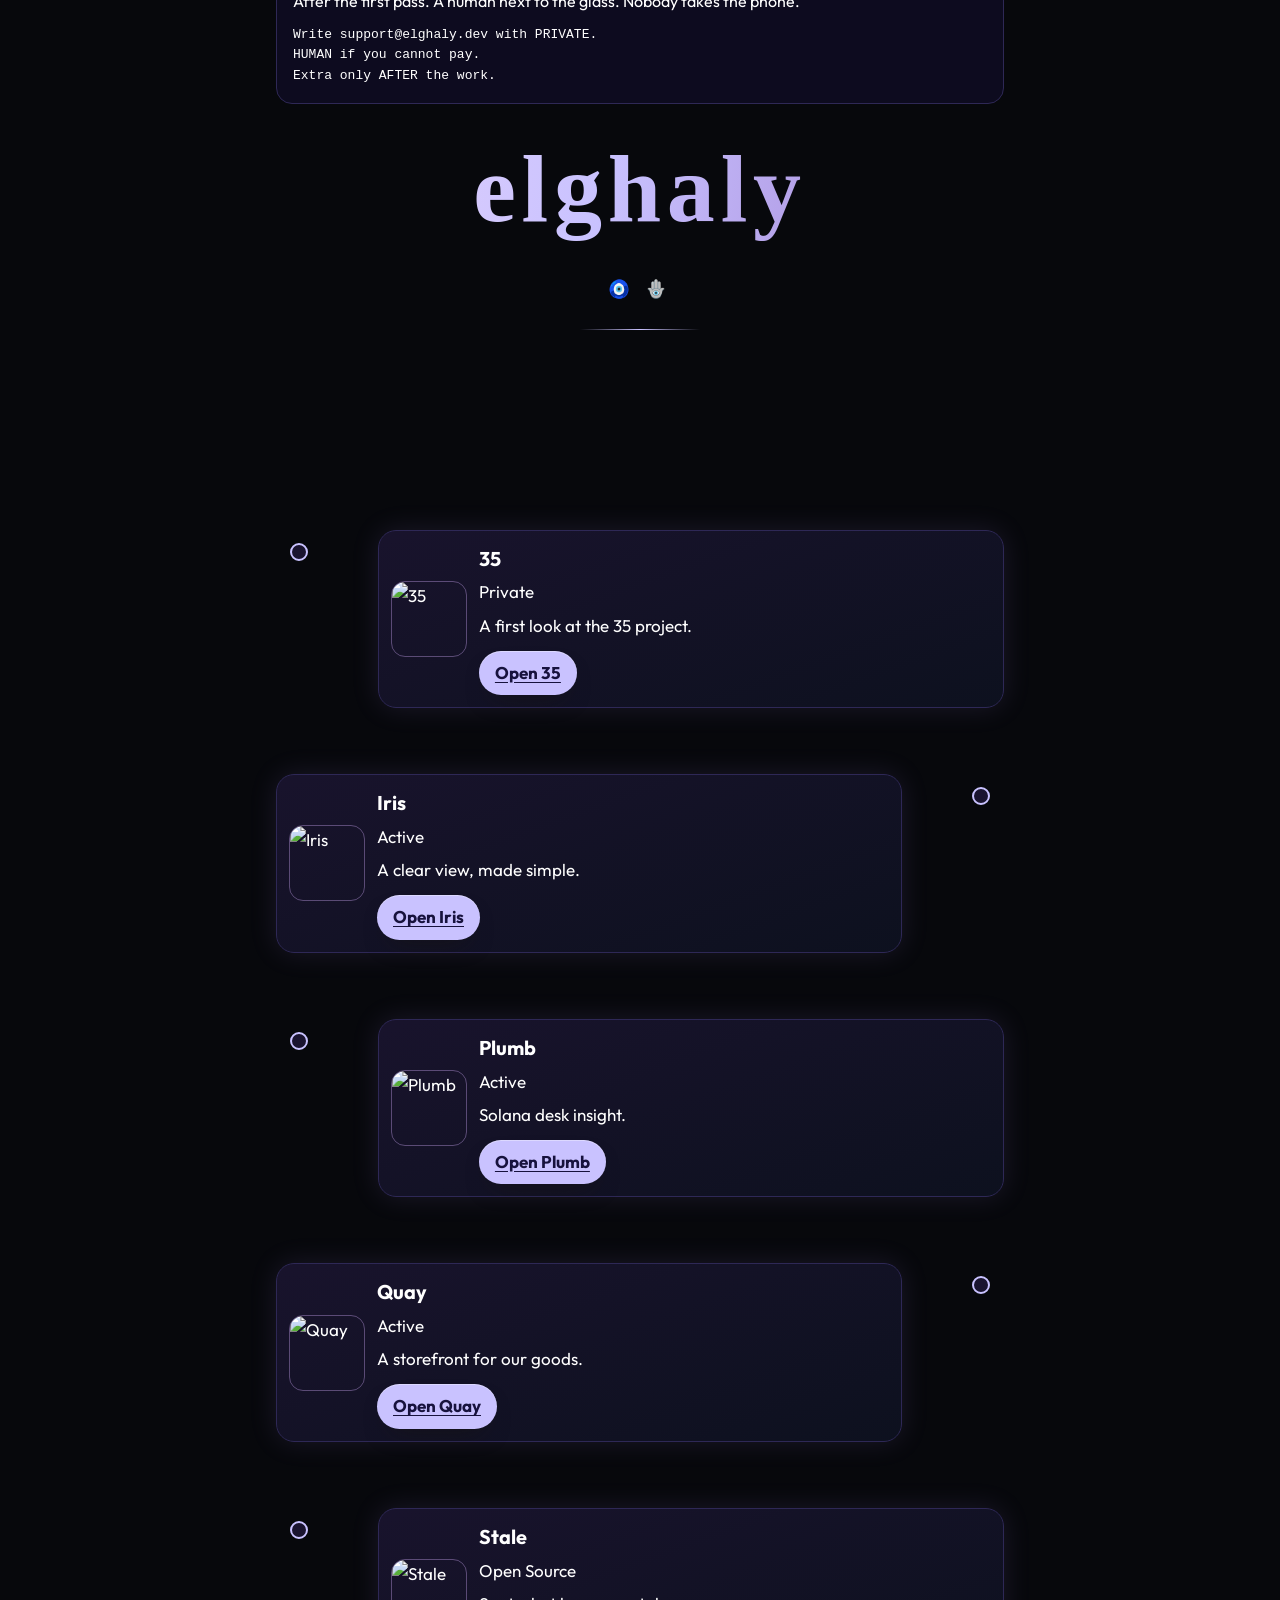
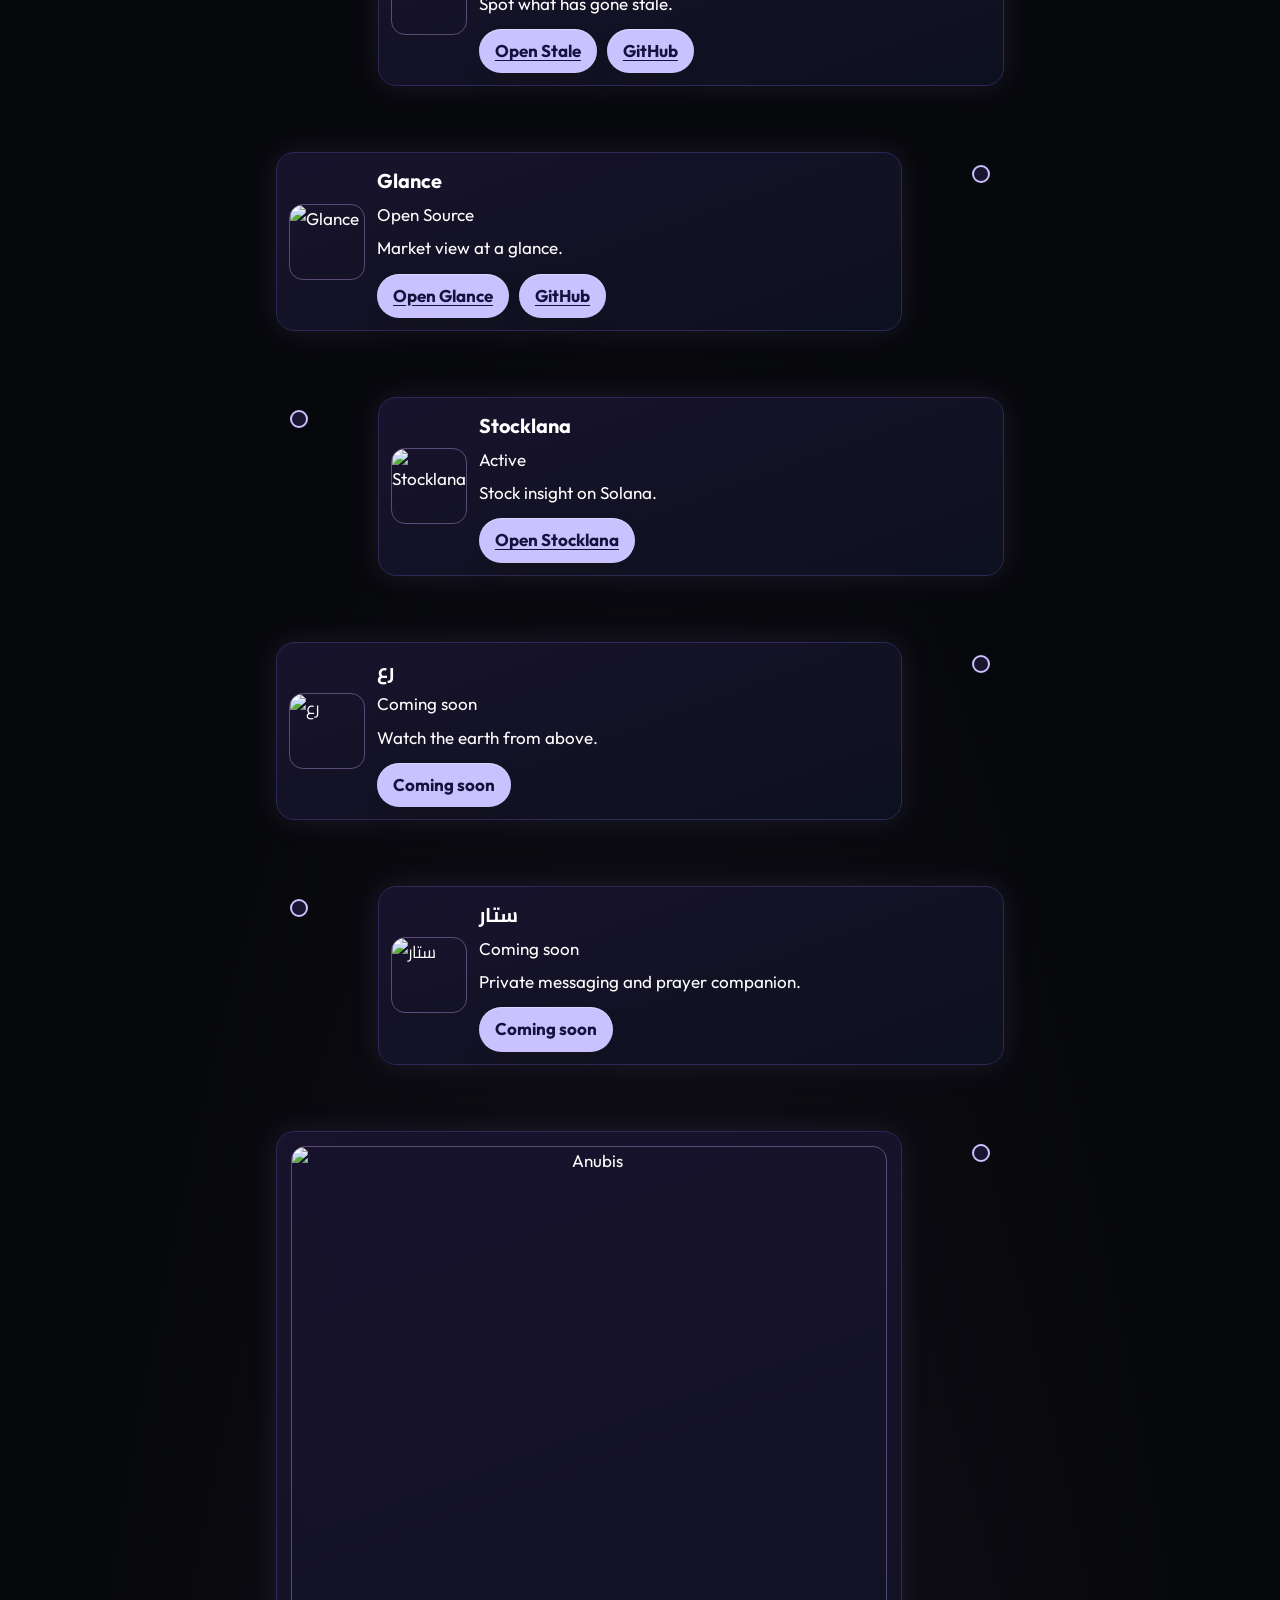
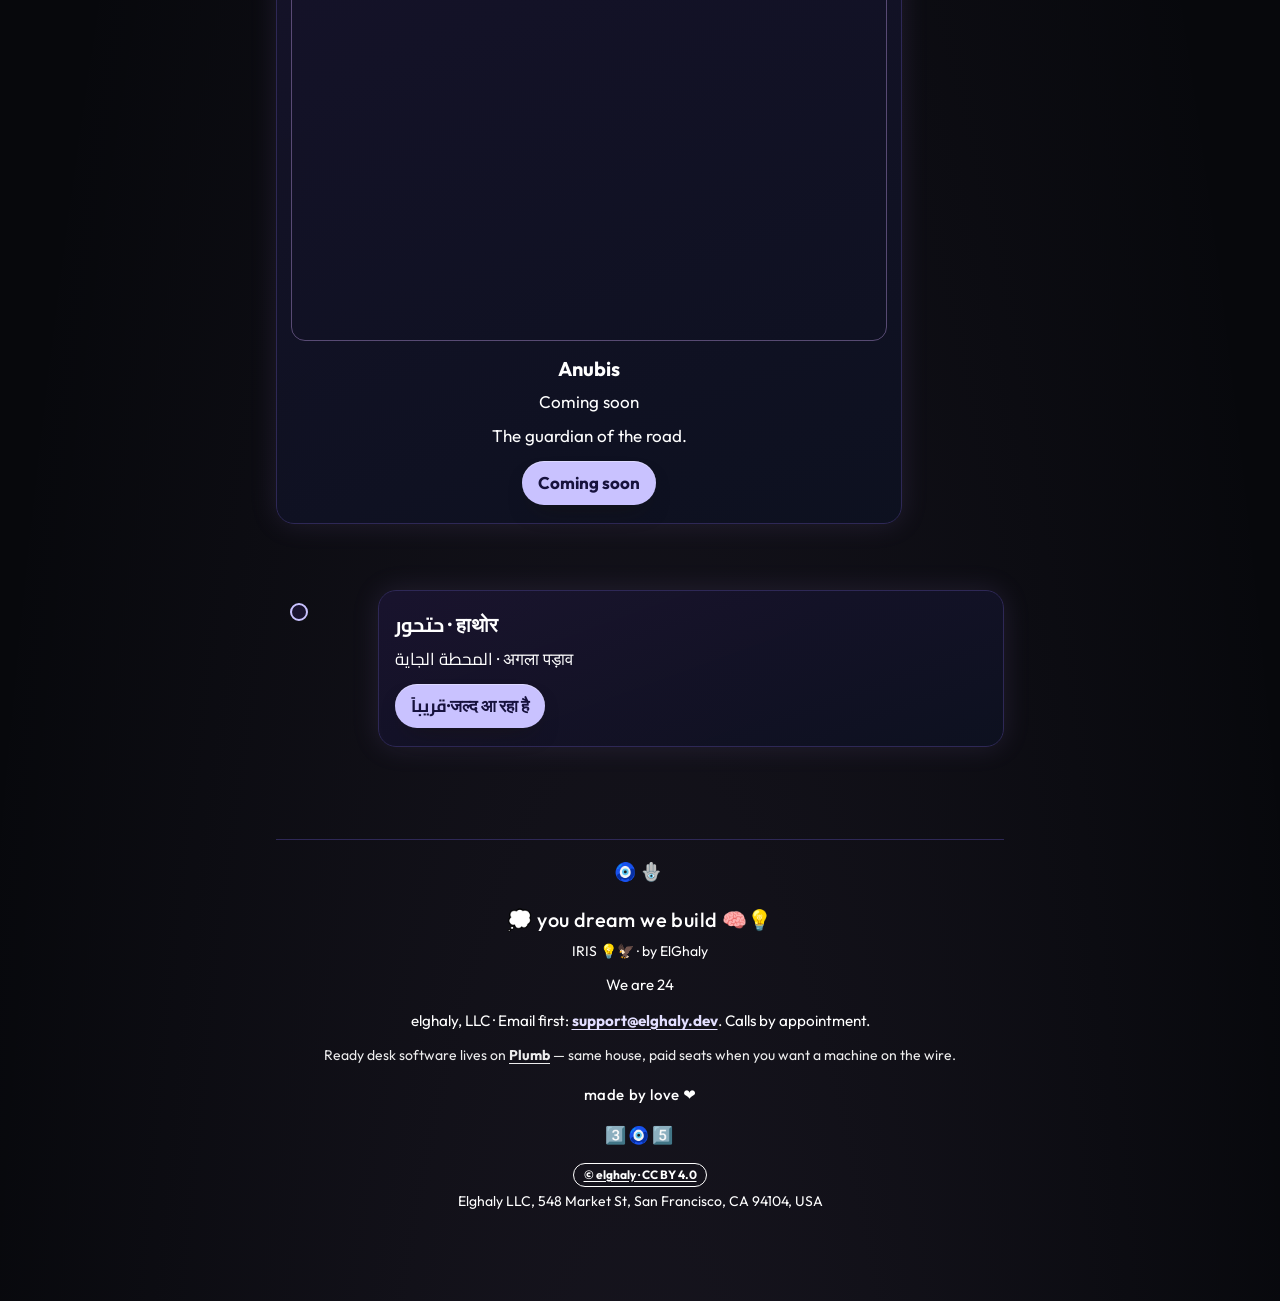
==== commit c8b6cf31: "copy: drop "free" in every language (ابدأ الآن, open server, no charge); absolute /demo-poster.jpg o" ====
--- a/index.html
+++ b/index.html
@@ -8,17 +8,17 @@
 <meta name="referrer" content="no-referrer"/>
 <meta name="theme-color" content="#07080c"/>
 <meta name="color-scheme" content="dark"/>
-<meta name="description" content="Iris 35 — what happened? Tap your situation. Free help on your phone. No wallet connect."/>
+<meta name="description" content="Iris 35 — what happened? Tap your situation. Help on your phone. No wallet connect."/>
 <link rel="canonical" href="https://iris-35.elghaly.dev/"/>
 <meta property="og:type" content="website"/>
 <meta property="og:site_name" content="Iris 35"/>
 <meta property="og:url" content="https://iris-35.elghaly.dev/"/>
 <meta property="og:title" content="Iris 35 — what happened?"/>
-<meta property="og:description" content="Tap what happened. Free help on your glass. No wallet connect, no seed phrase."/>
+<meta property="og:description" content="Tap what happened. Help on your glass. No wallet connect, no seed phrase."/>
 <meta property="og:image" content="https://iris-35.elghaly.dev/og.png"/>
 <meta property="og:image:width" content="1200"/>
 <meta property="og:image:height" content="630"/>
-<meta property="og:image:alt" content="Iris 35 — what happened? Free help on your phone, no wallet connect."/>
+<meta property="og:image:alt" content="Iris 35 — what happened? Help on your phone, no wallet connect."/>
 <meta property="og:locale" content="en_US"/>
 <meta property="og:locale:alternate" content="ar"/>
 <meta property="og:locale:alternate" content="ru_RU"/>
@@ -30,7 +30,7 @@
 <link rel="alternate" hreflang="x-default" href="https://iris-35.elghaly.dev/"/>
 <meta name="twitter:card" content="summary_large_image"/>
 <meta name="twitter:title" content="Iris 35 — what happened?"/>
-<meta name="twitter:description" content="Tap what happened. Free help on your glass. No wallet connect, no seed phrase."/>
+<meta name="twitter:description" content="Tap what happened. Help on your glass. No wallet connect, no seed phrase."/>
 <meta name="twitter:image" content="https://iris-35.elghaly.dev/og.png"/>
 <link rel="icon" href="/favicon.ico" sizes="any"/>
 <link rel="icon" href="/favicon.svg" type="image/svg+xml"/>
@@ -201,7 +201,7 @@
   <main id="main">
   <section class="voice" aria-label="Talk to Iris">
     <figure class="demo">
-      <video width="1280" height="720" controls playsinline preload="none" poster="demo-poster.jpg" src="https://iris-desk-voice.onrender.com/demo.mp4"></video>
+      <video width="1280" height="720" controls playsinline preload="none" poster="/demo-poster.jpg" src="https://iris-desk-voice.onrender.com/demo.mp4"></video>
       <figcaption data-i18n="demo_cap">Demo video · 60 seconds</figcaption>
     </figure>
     <a class="talk-btn" href="https://iris-desk-voice.onrender.com" target="_blank" rel="noopener noreferrer">
@@ -282,9 +282,9 @@
 
   <section class="later" aria-label="About IRIS">
     <ul class="bullets">
-      <li data-i18n="b1">What it is: a free open server. Look, tap, get the next path.</li>
+      <li data-i18n="b1">What it is: an open server. Look, tap, get the next path.</li>
       <li data-i18n="b2">Who it is for: you, on your iPhone or Android. Nobody holds the phone.</li>
-      <li data-i18n="b3">Free to start. Extra only if you ask after the work.</li>
+      <li data-i18n="b3">Start now. Extra only if you ask after the work.</li>
     </ul>
     <div class="how">
       <div><b data-i18n="how1_h">1 Look</b><span data-i18n="how1_p">Open the path on YOUR glass.</span></div>
@@ -293,9 +293,9 @@
     </div>
     <div class="hero">
       <p class="tagline" data-i18n="tagline">💭 you dream we build 🧠💡</p>
-      <h2 class="h1" data-i18n="h1">Iris 35 — free server to think and ship</h2>
-      <p class="lede" data-i18n="lede">Open on your glass. Free to start.</p>
-      <a class="cta" href="#what" data-i18n="cta">Start free</a>
+      <h2 class="h1" data-i18n="h1">Iris 35 — open server to think and ship</h2>
+      <p class="lede" data-i18n="lede">Open on your glass. Start now.</p>
+      <a class="cta" href="#what" data-i18n="cta">Start now</a>
       <div class="row" id="install-row" hidden style="justify-content:center">
         <button class="ghost" type="button" id="install-go" data-i18n="install">Add IRIS to your home screen</button>
       </div>
@@ -337,7 +337,7 @@
 </footer>
 </div>
 <script type="application/ld+json">
-{"@context":"https://schema.org","@type":"WebSite","name":"Iris 35","url":"https://iris-35.elghaly.dev/","inLanguage":["en","ar","ru","zh"],"description":"What happened? Free help on your phone. Tap your situation — no wallet connect.","publisher":{"@type":"Organization","name":"elghaly, LLC","email":"support@elghaly.dev","url":"https://iris-35.elghaly.dev/"}}
+{"@context":"https://schema.org","@type":"WebSite","name":"Iris 35","url":"https://iris-35.elghaly.dev/","inLanguage":["en","ar","ru","zh"],"description":"What happened? Help on your phone. Tap your situation — no wallet connect.","publisher":{"@type":"Organization","name":"elghaly, LLC","email":"support@elghaly.dev","url":"https://iris-35.elghaly.dev/"}}
 </script>
 <script src="/i18n.js"></script>
 <script src="/sol-decode.js"></script>
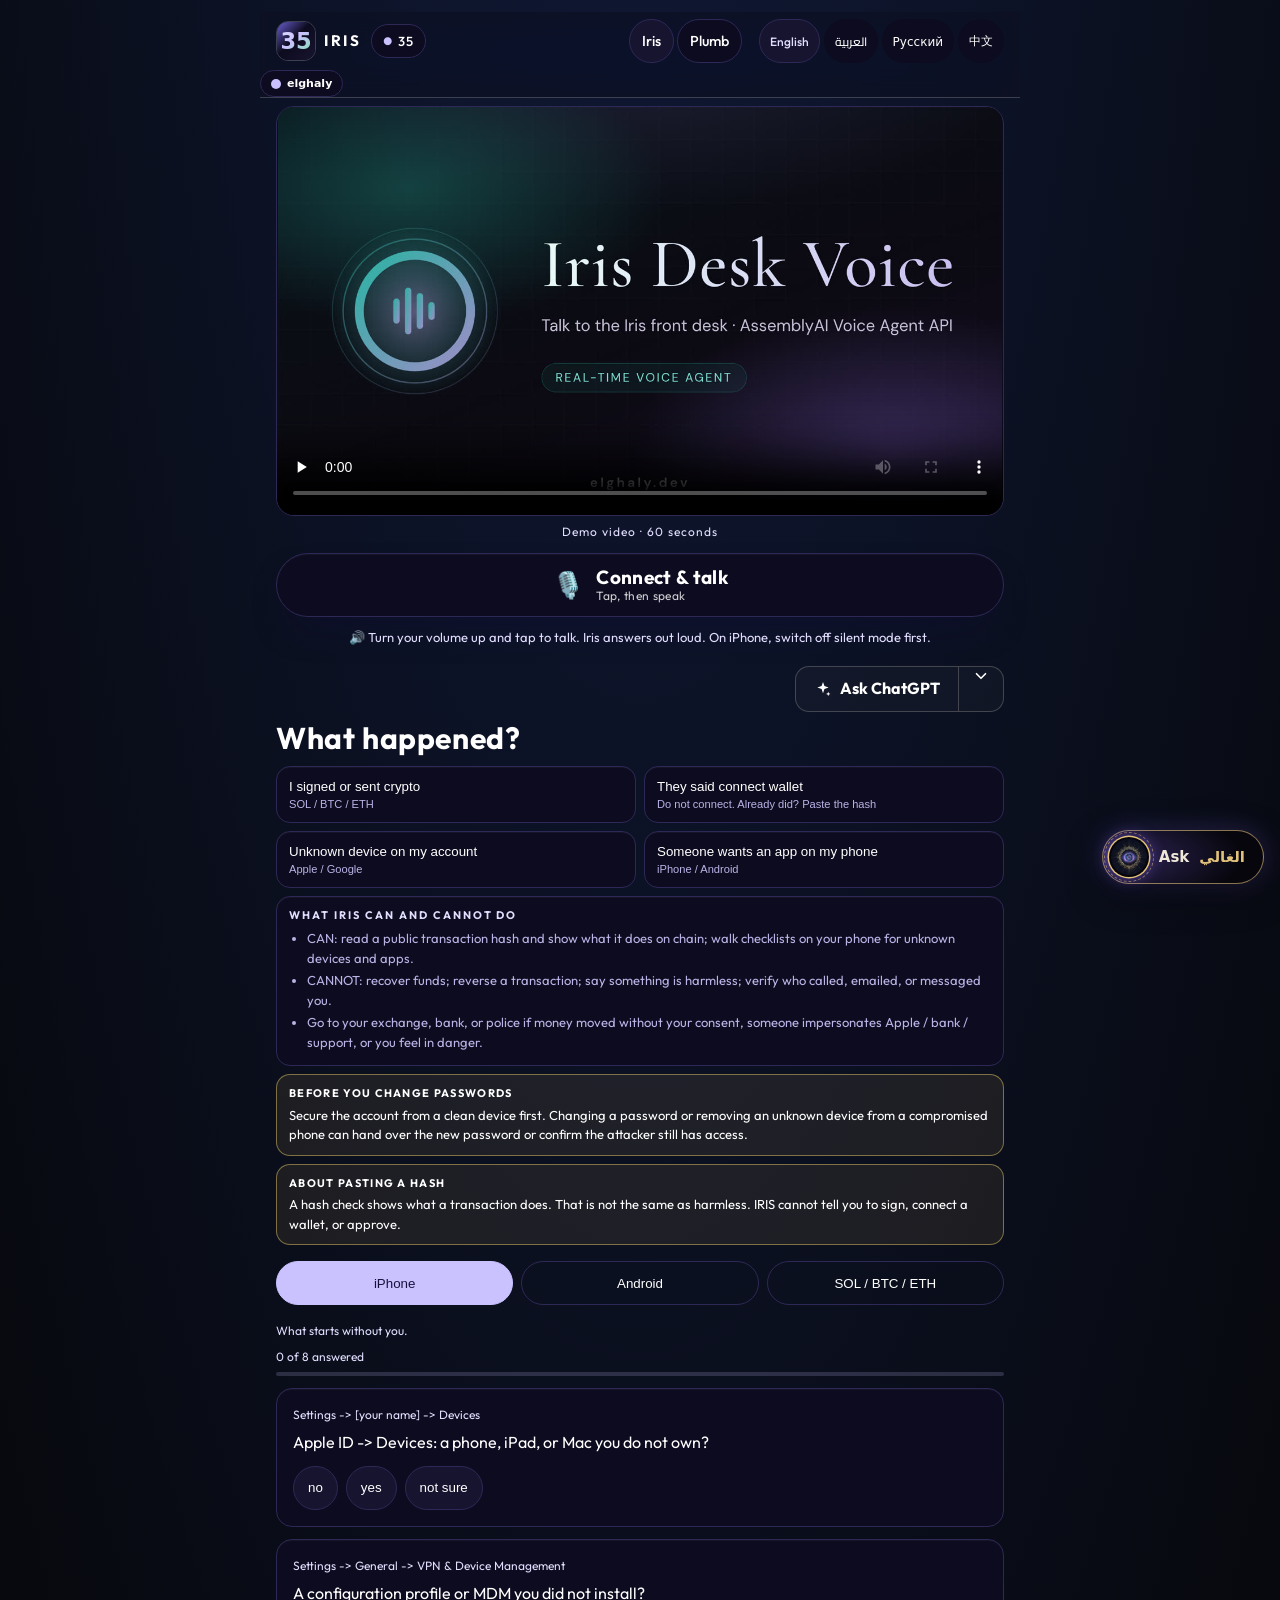
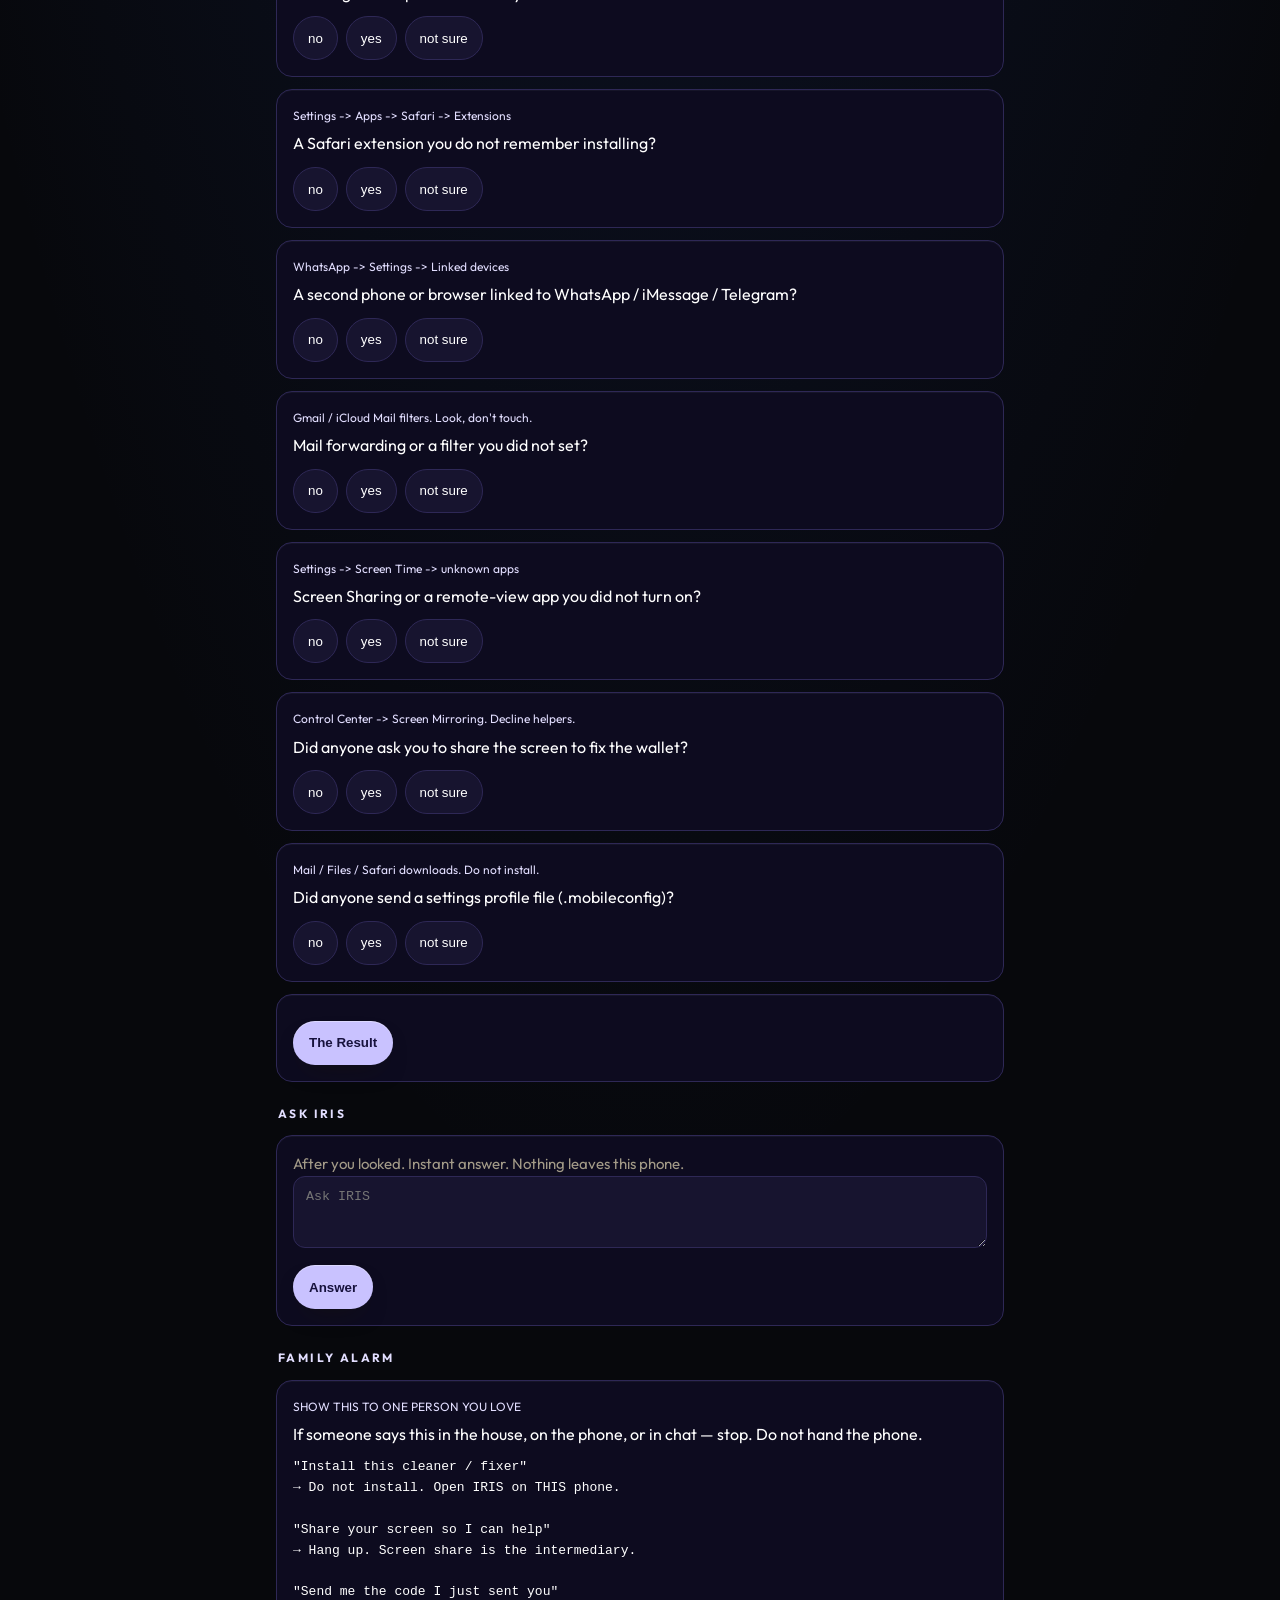
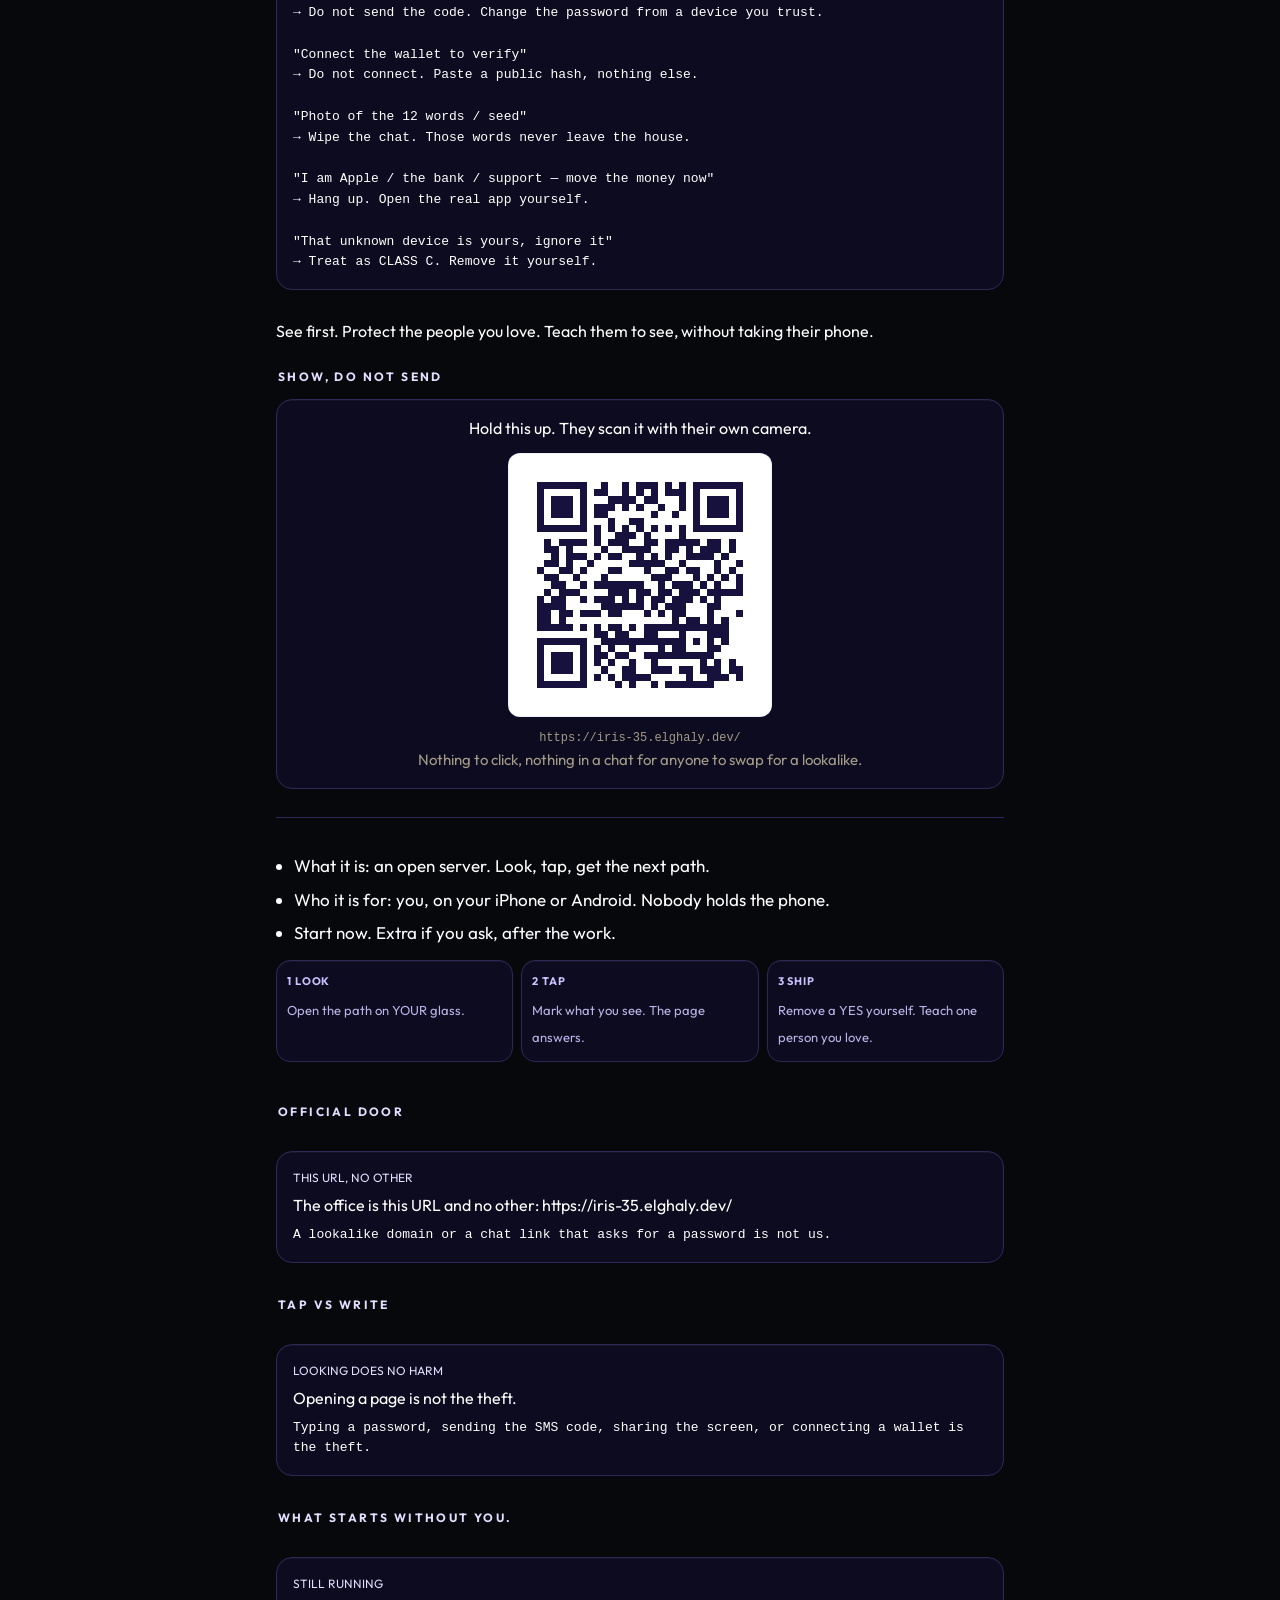
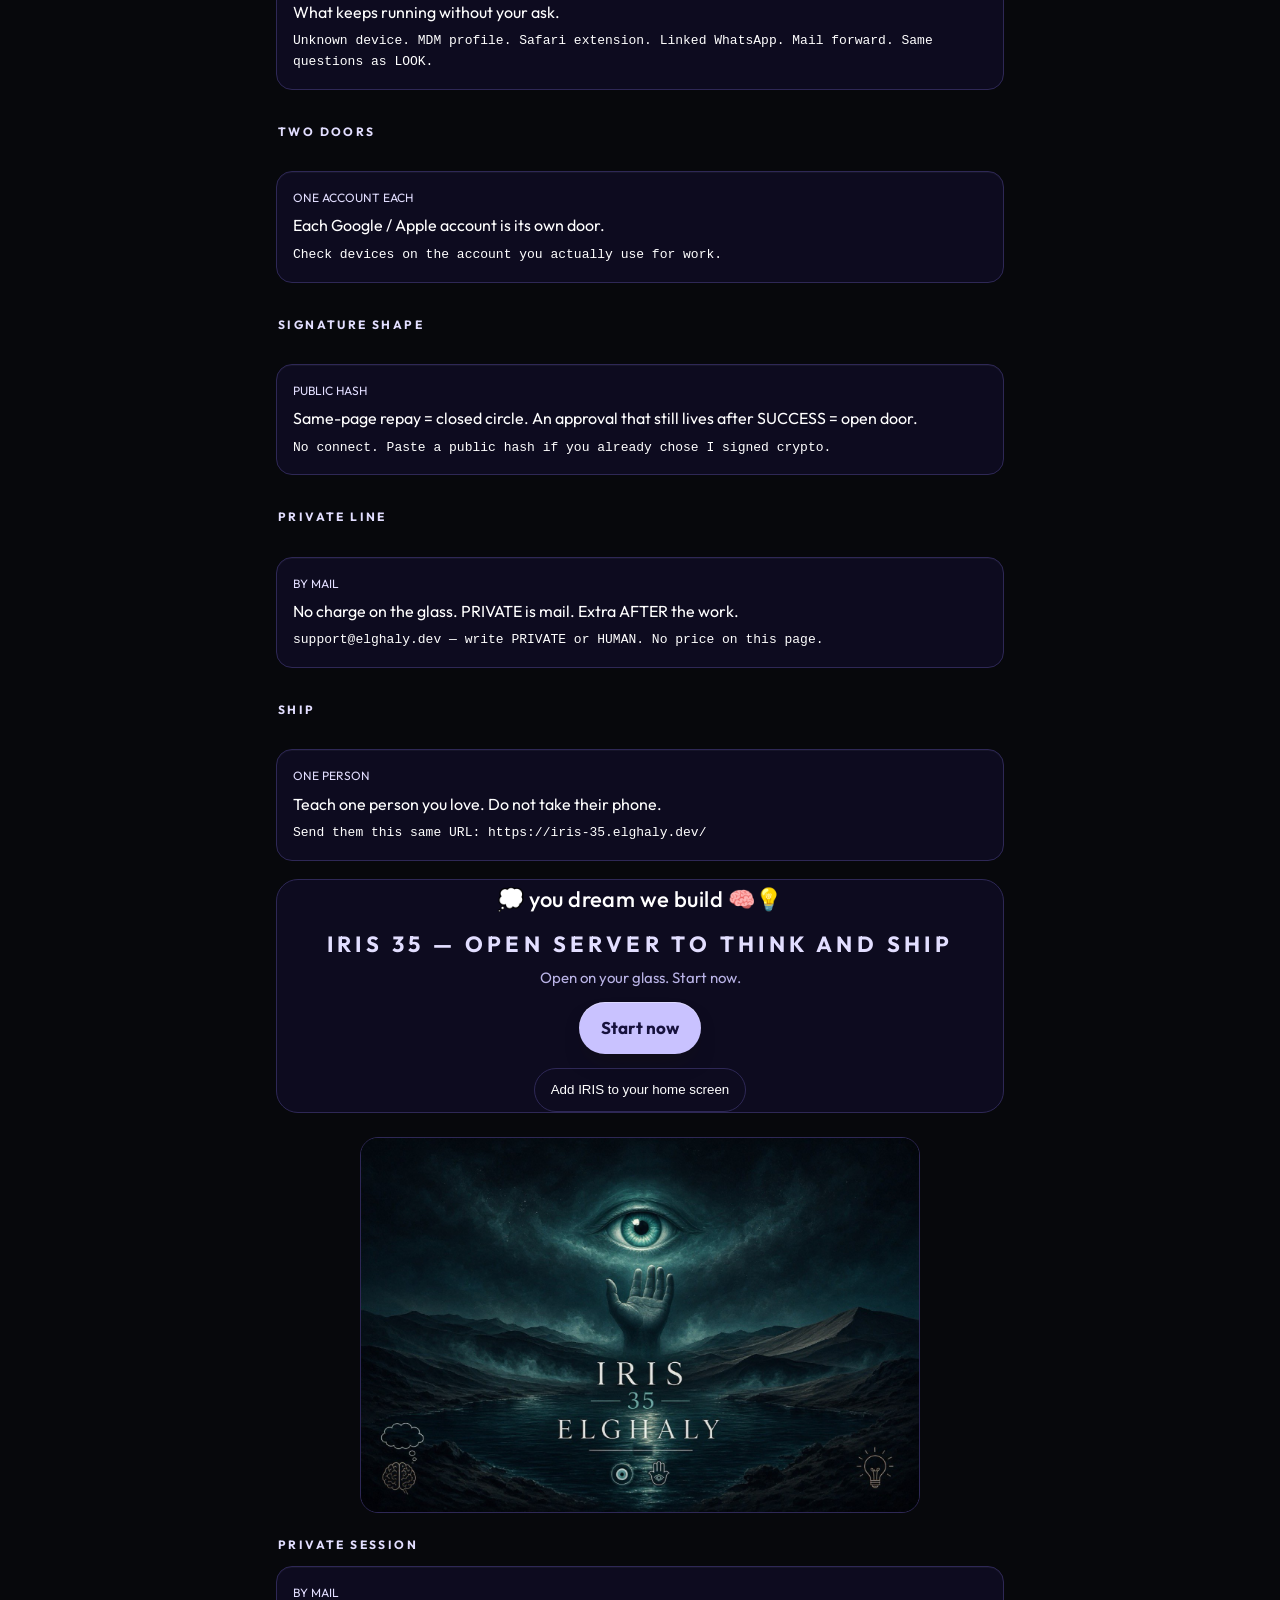
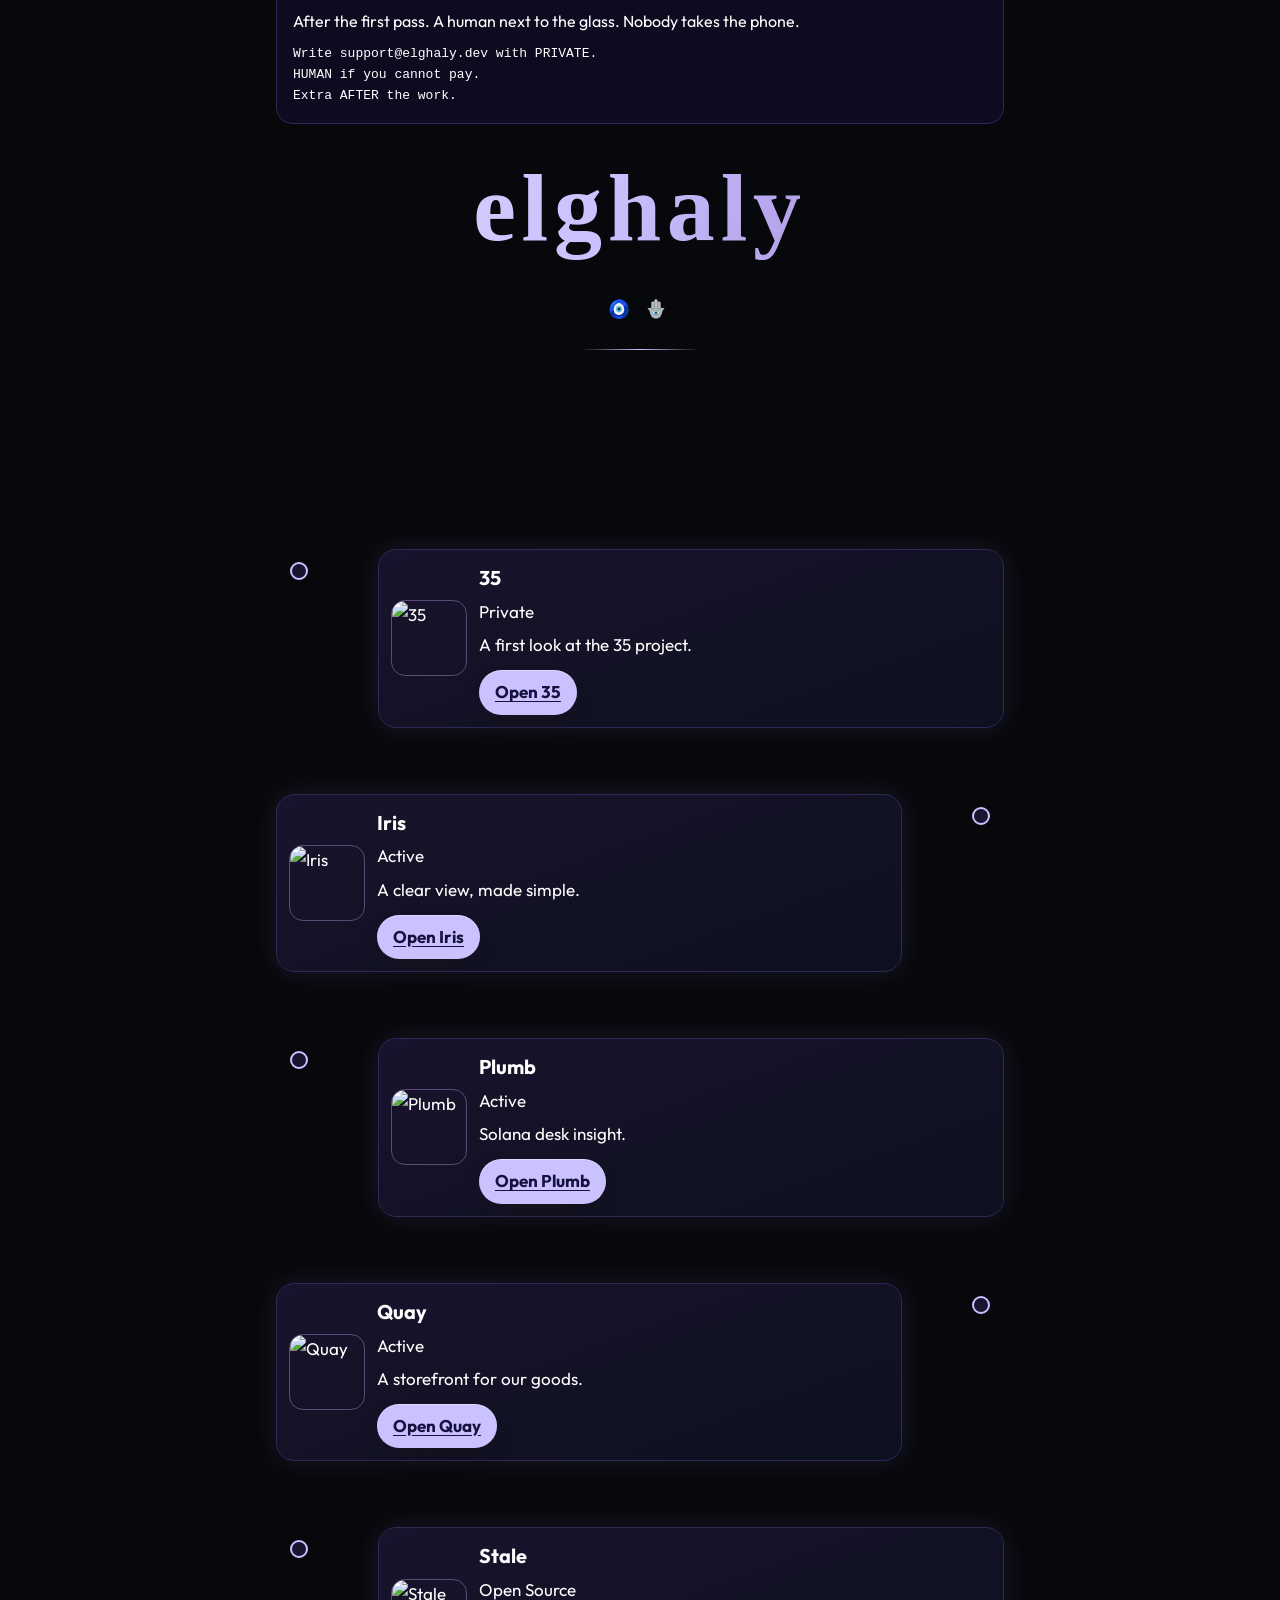
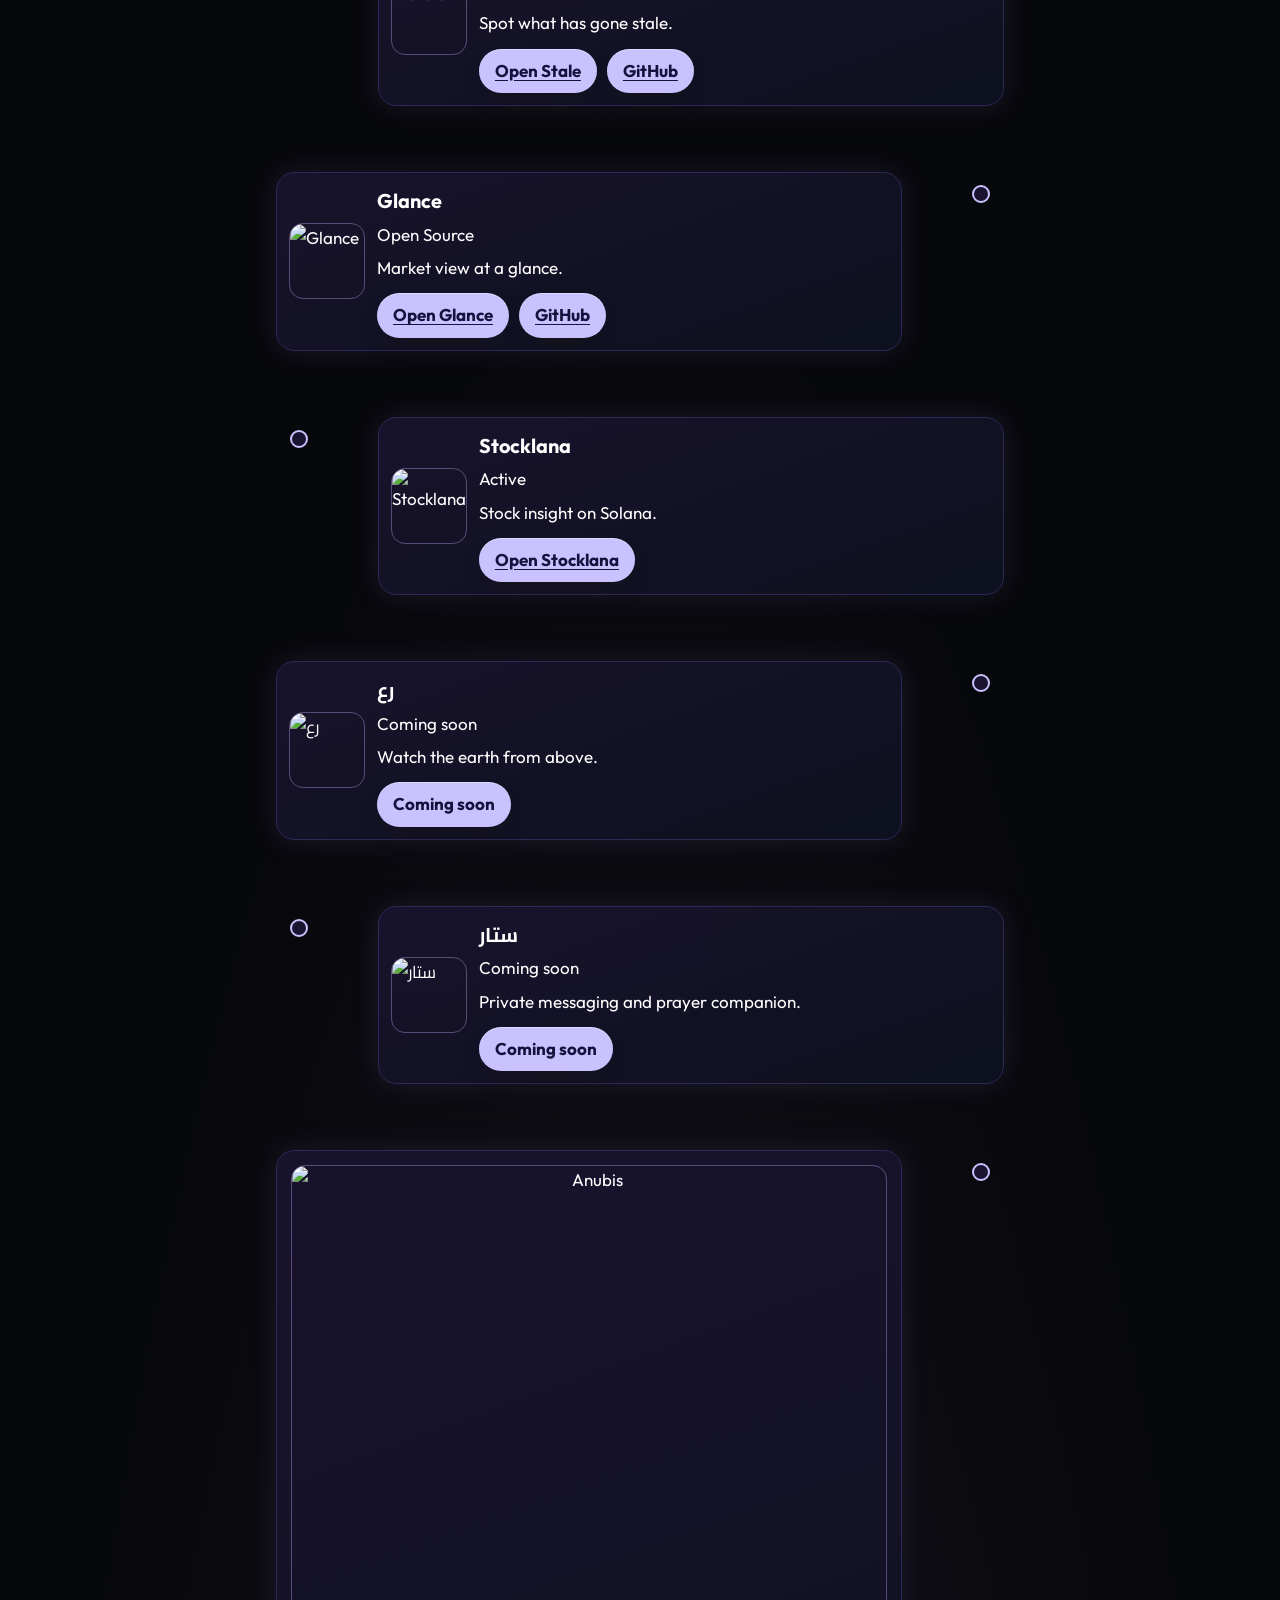
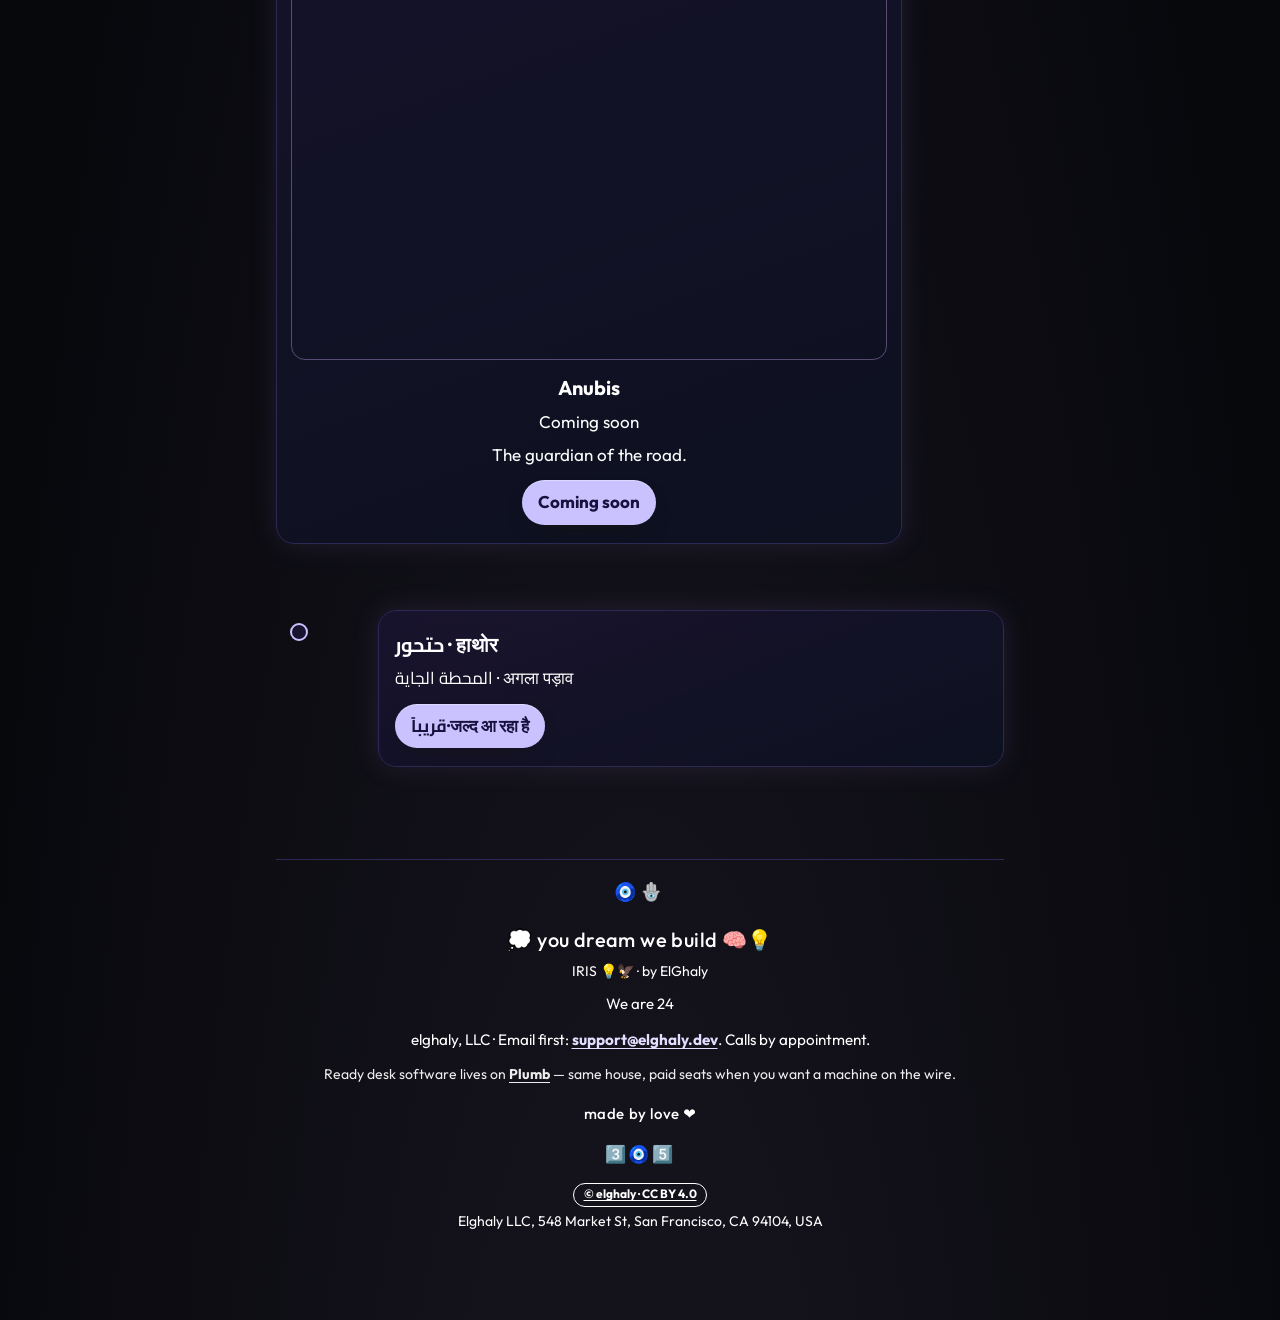
==== commit 351d1075: "copy: drop only/فقط/только/仅/只 and safe/آمن/безопасн/安全 from the 4 languages; rules script fails on " ====
--- a/index.html
+++ b/index.html
@@ -176,7 +176,7 @@
 </head>
 <body>
 <a class="skip" href="#desk" data-i18n="skip">Skip to the desk</a>
-<p id="offline-bar" class="offline-bar" role="status" hidden data-i18n="offline">Offline. Everything on this page still works — only the chain lookup needs a line.</p>
+<p id="offline-bar" class="offline-bar" role="status" hidden data-i18n="offline">Offline. Everything on this page still works — the chain lookup needs a line.</p>
 <div class="wrap">
   <header class="nav">
     <div class="nav__in">
@@ -226,8 +226,8 @@
       <h2 data-i18n="limits_h">What IRIS can and cannot do</h2>
       <ul>
         <li data-i18n="limits_can">CAN: read a public transaction hash and show what it does on chain; walk checklists on your phone for unknown devices and apps.</li>
-        <li data-i18n="limits_cannot">CANNOT: recover funds; reverse a transaction; say something is safe; verify who called, emailed, or messaged you.</li>
-        <li data-i18n="limits_when">Go to your exchange, bank, or police if money moved without your consent, someone impersonates Apple / bank / support, or you fear for your safety.</li>
+        <li data-i18n="limits_cannot">CANNOT: recover funds; reverse a transaction; say something is harmless; verify who called, emailed, or messaged you.</li>
+        <li data-i18n="limits_when">Go to your exchange, bank, or police if money moved without your consent, someone impersonates Apple / bank / support, or you feel in danger.</li>
       </ul>
     </div>
 
@@ -238,7 +238,7 @@
 
     <div class="safety-note hash-note" role="note">
       <strong data-i18n="safety_hash_h">About pasting a hash</strong>
-      <span data-i18n="safety_hash">A hash check shows what a transaction does. That is not the same as safe. IRIS cannot tell you to sign, connect a wallet, or approve.</span>
+      <span data-i18n="safety_hash">A hash check shows what a transaction does. That is not the same as harmless. IRIS cannot tell you to sign, connect a wallet, or approve.</span>
     </div>
   </section>
 
@@ -251,7 +251,7 @@
   <div id="android" class="panel" role="tabpanel" aria-labelledby="tab-android" tabindex="-1"></div>
   <div id="sig" class="panel" role="tabpanel" aria-labelledby="tab-sig" tabindex="-1">
     <div class="card">
-      <label for="q" data-i18n="hash_label">Public hash only</label>
+      <label for="q" data-i18n="hash_label">Public hash</label>
       <textarea id="q" spellcheck="false" autocomplete="off" autocapitalize="off" data-i18n-ph="hash_ph" placeholder="SOL signature / BTC txid / ETH 0x hash — or paste the explorer link"></textarea>
       <div class="row">
         <button class="go" id="run" type="button" data-i18n="classify">Classify</button>
@@ -284,7 +284,7 @@
     <ul class="bullets">
       <li data-i18n="b1">What it is: an open server. Look, tap, get the next path.</li>
       <li data-i18n="b2">Who it is for: you, on your iPhone or Android. Nobody holds the phone.</li>
-      <li data-i18n="b3">Start now. Extra only if you ask after the work.</li>
+      <li data-i18n="b3">Start now. Extra if you ask, after the work.</li>
     </ul>
     <div class="how">
       <div><b data-i18n="how1_h">1 Look</b><span data-i18n="how1_p">Open the path on YOUR glass.</span></div>
